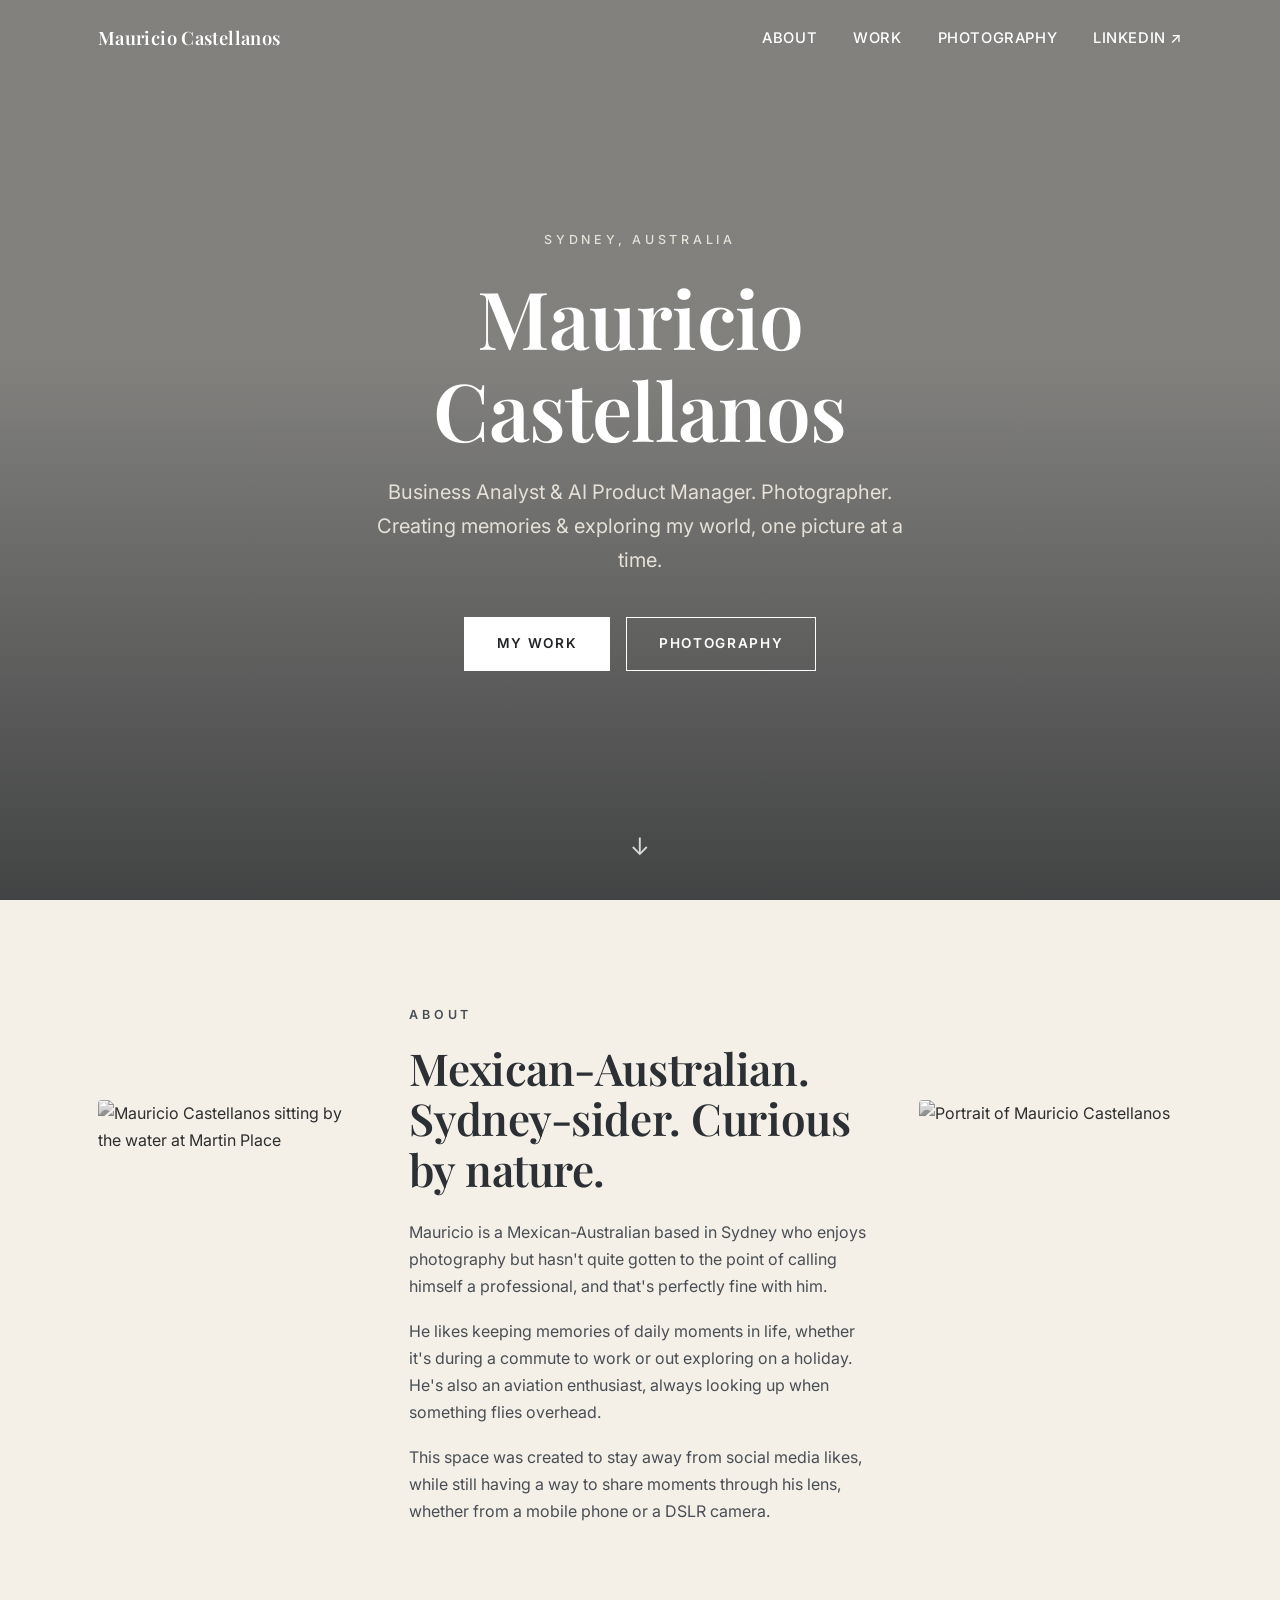
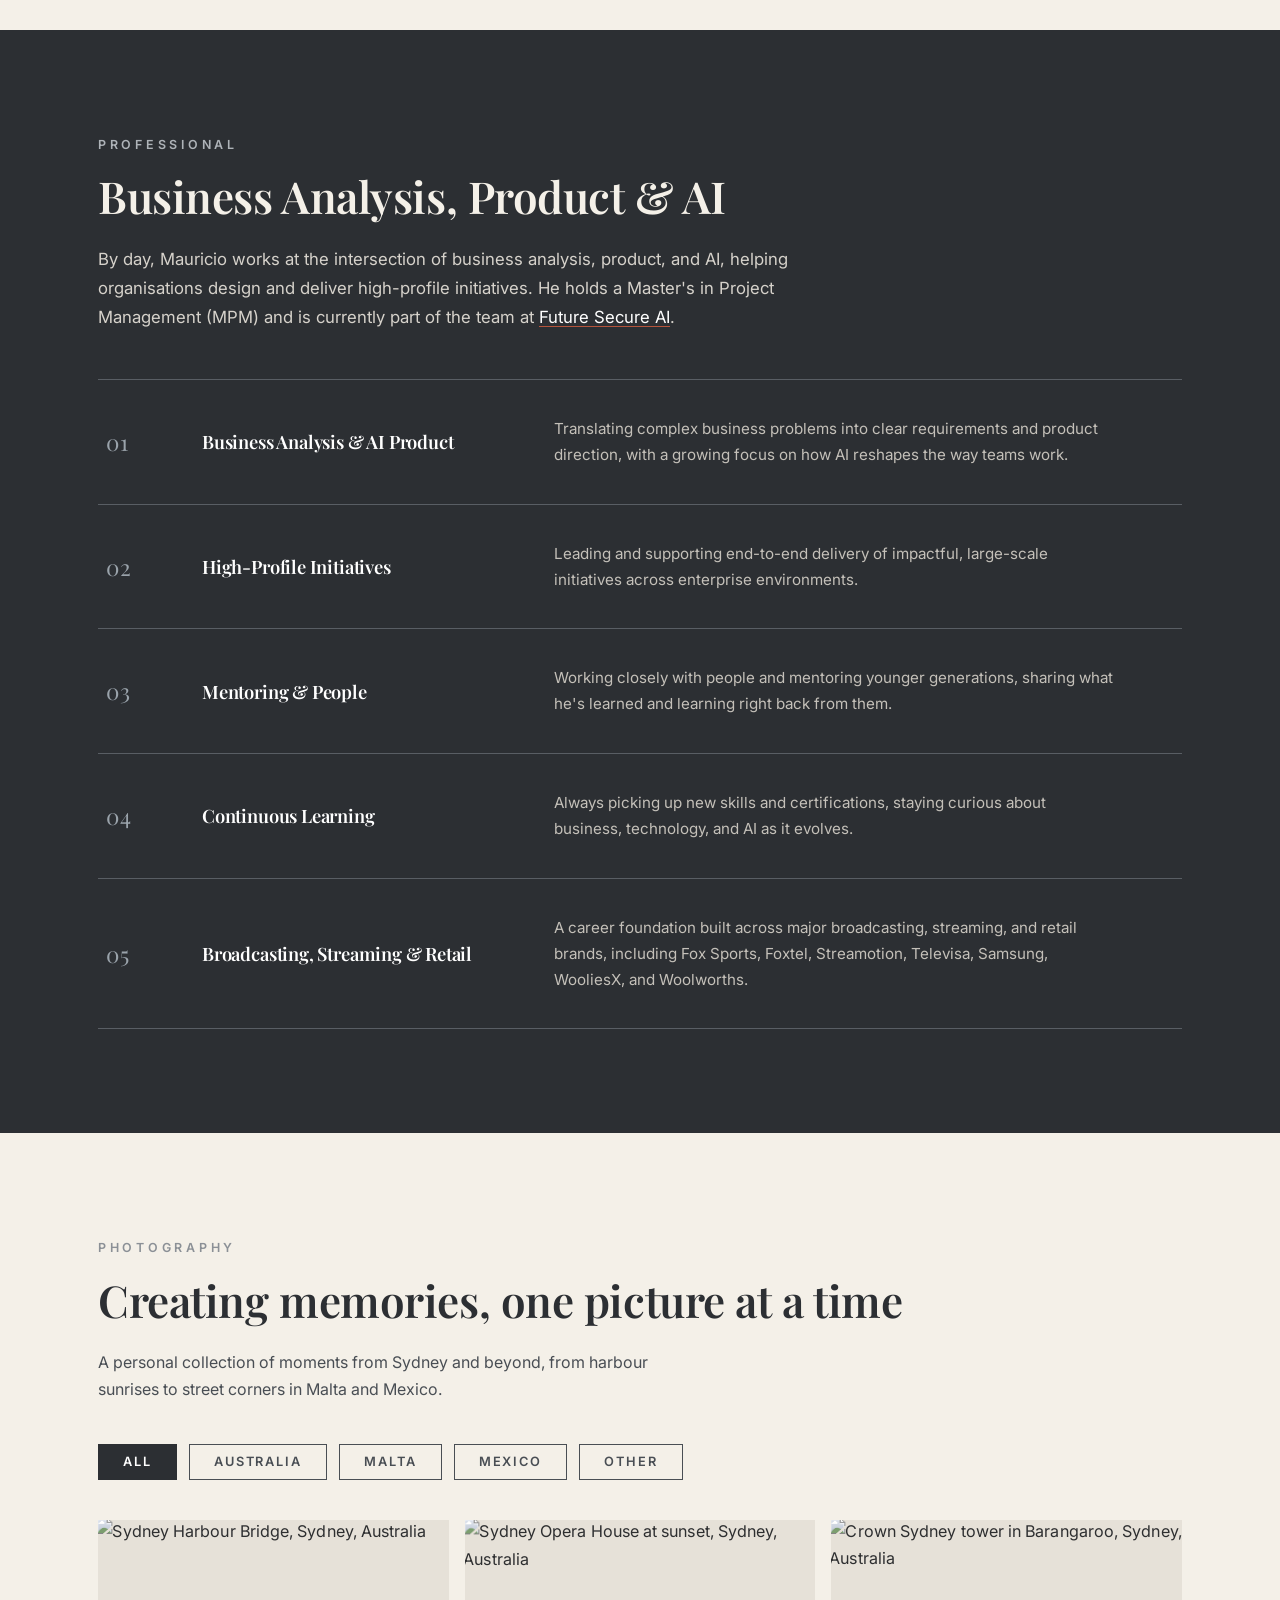
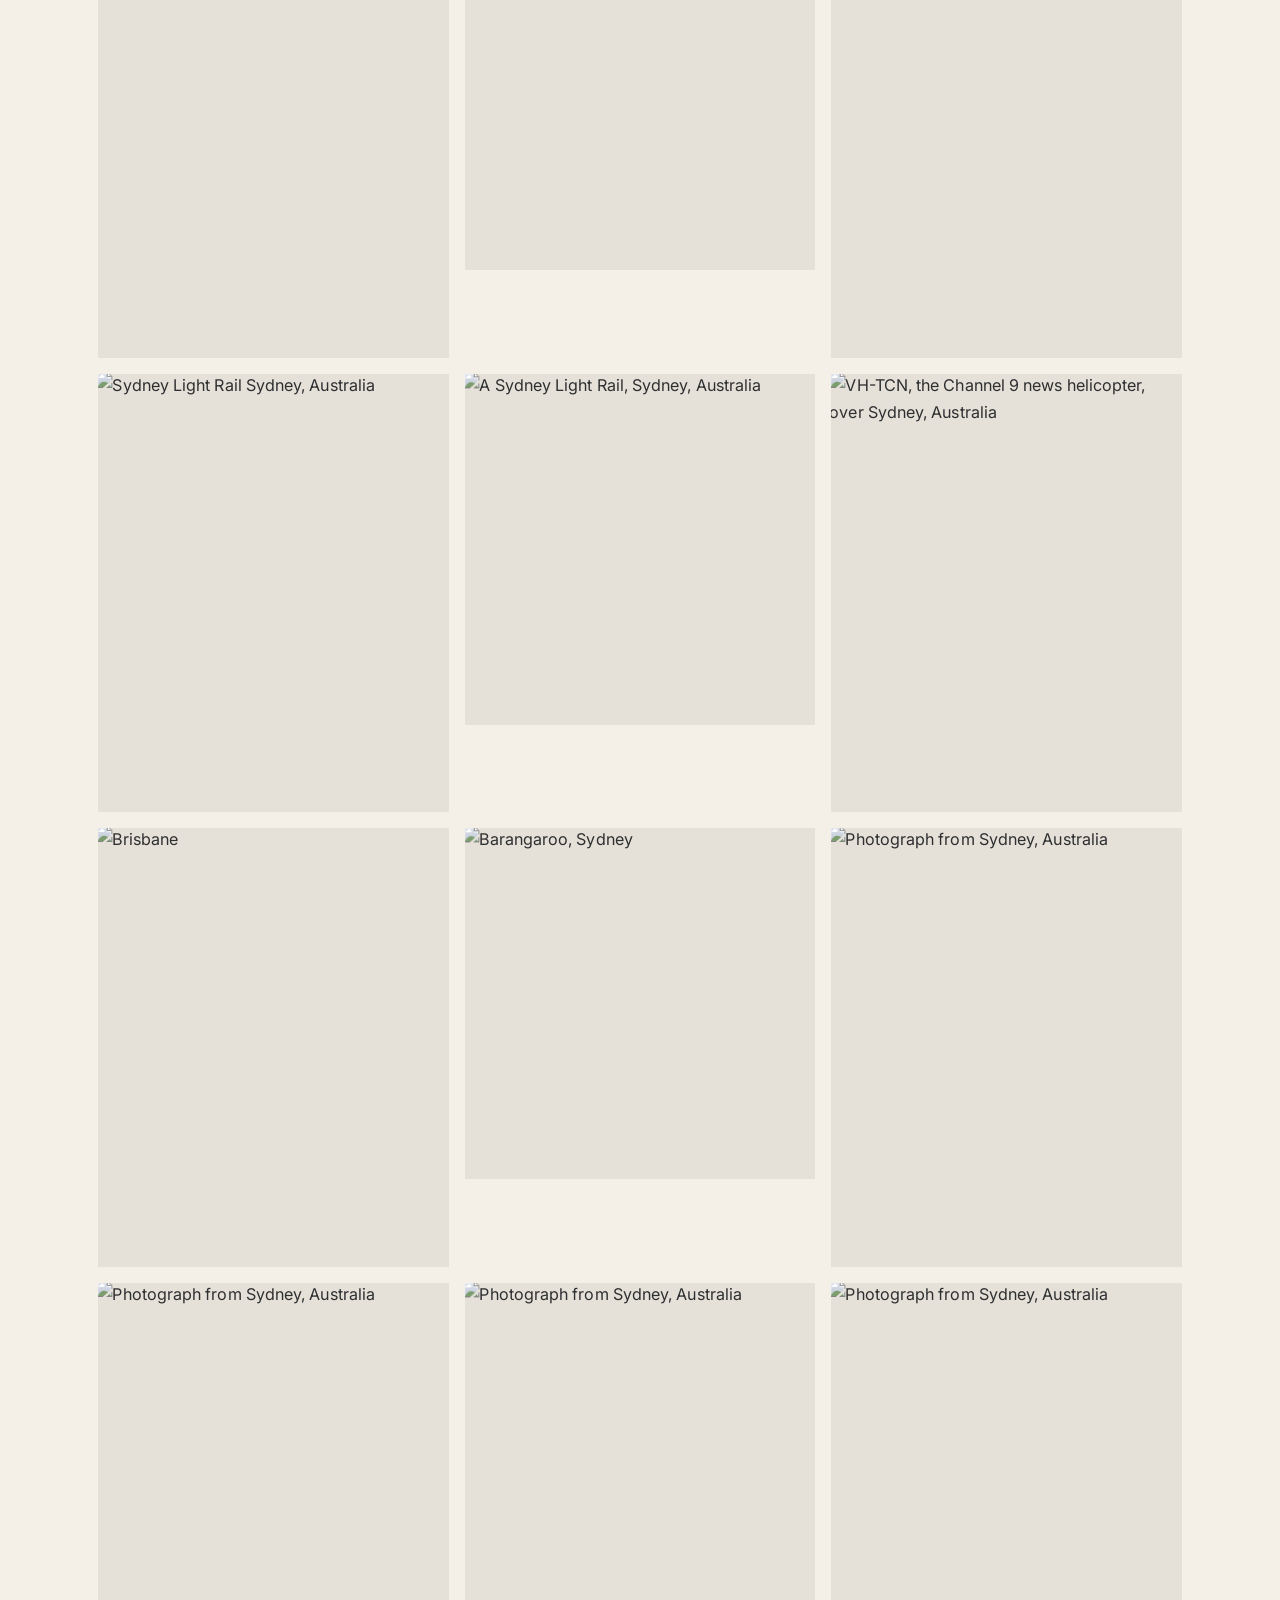
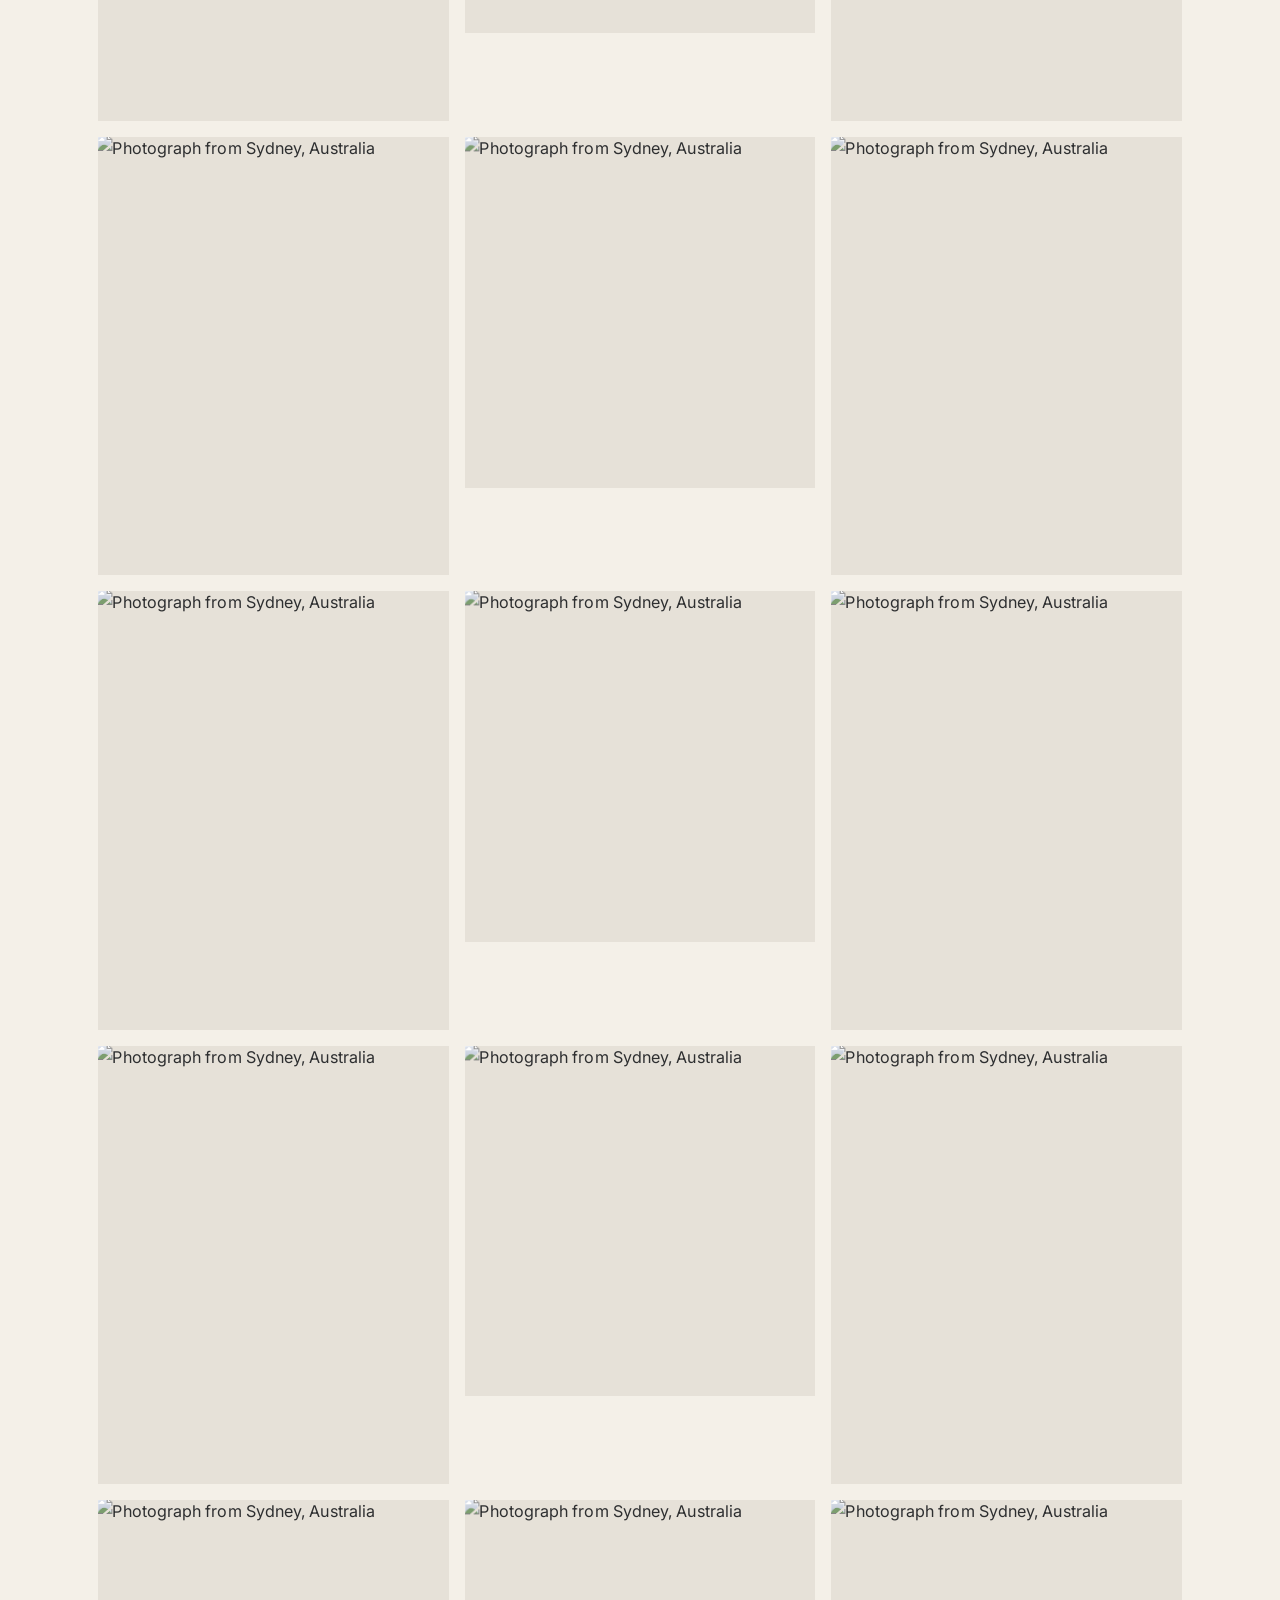
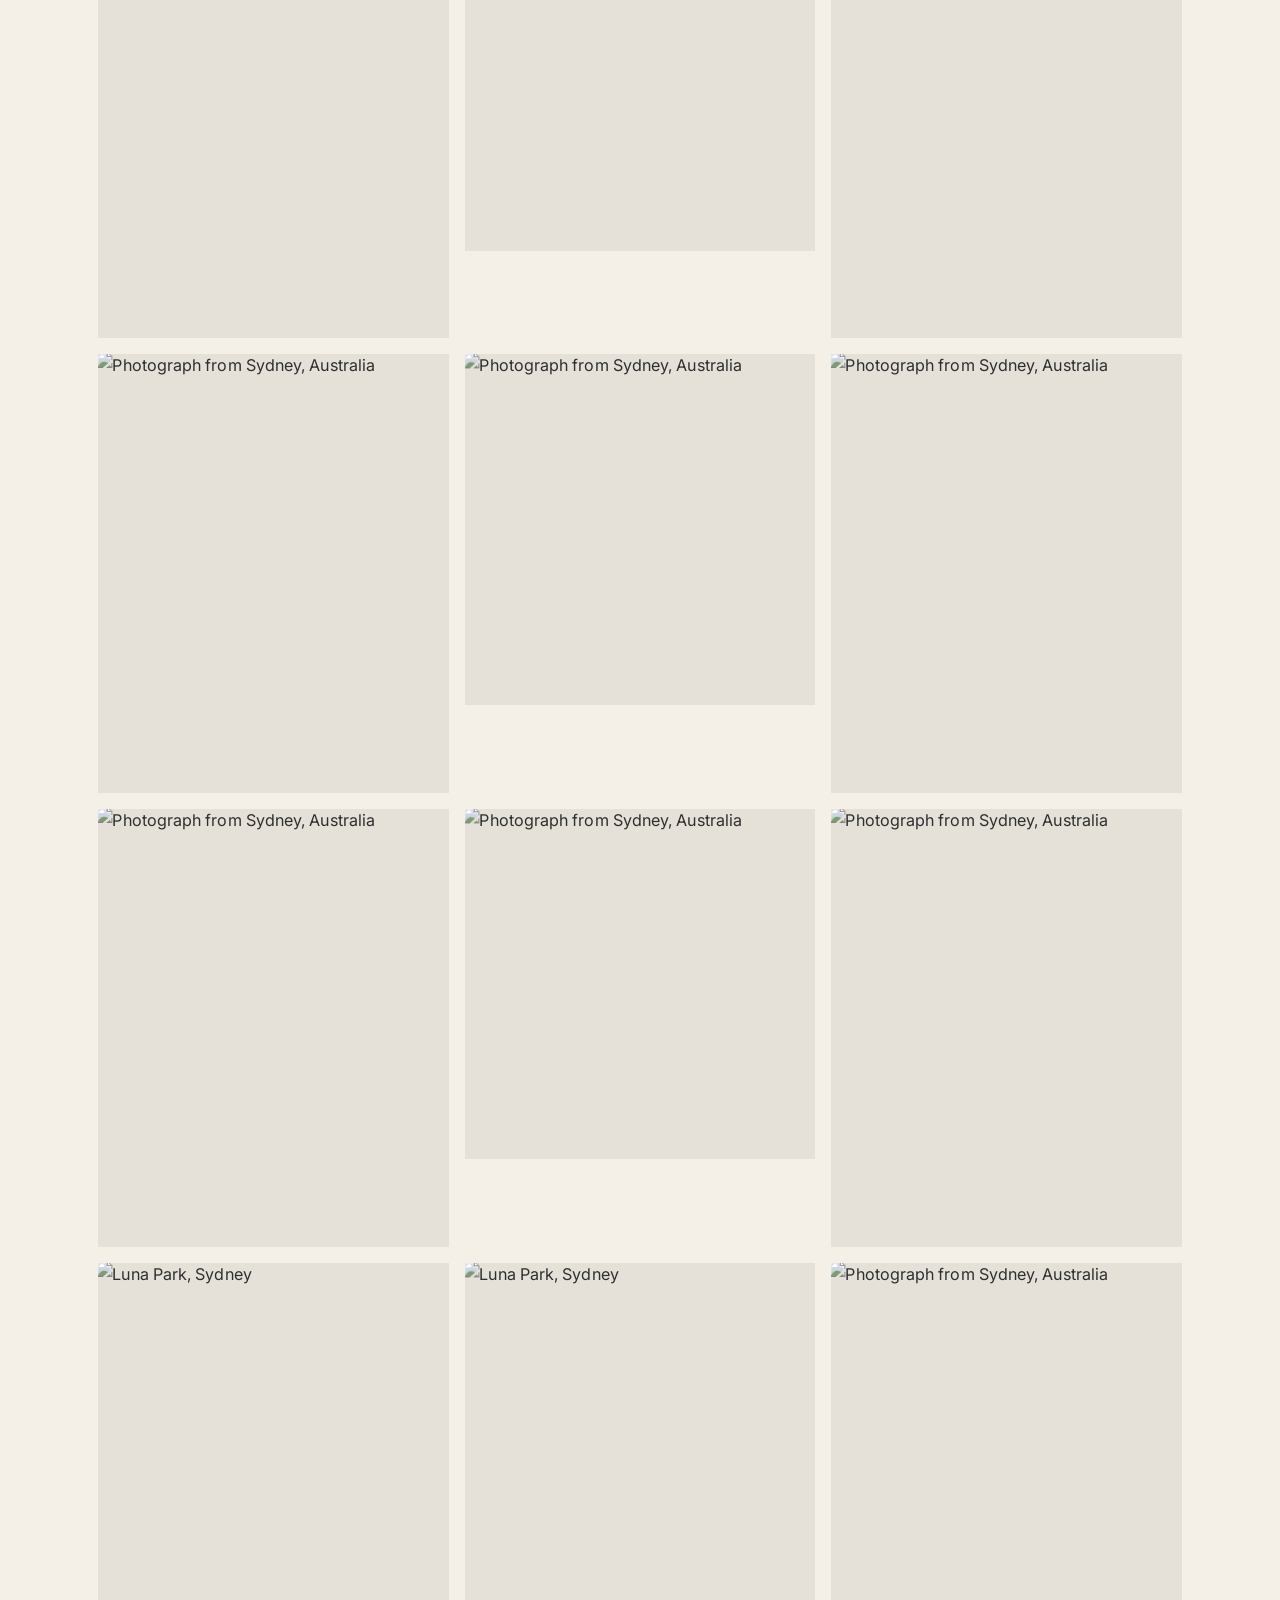
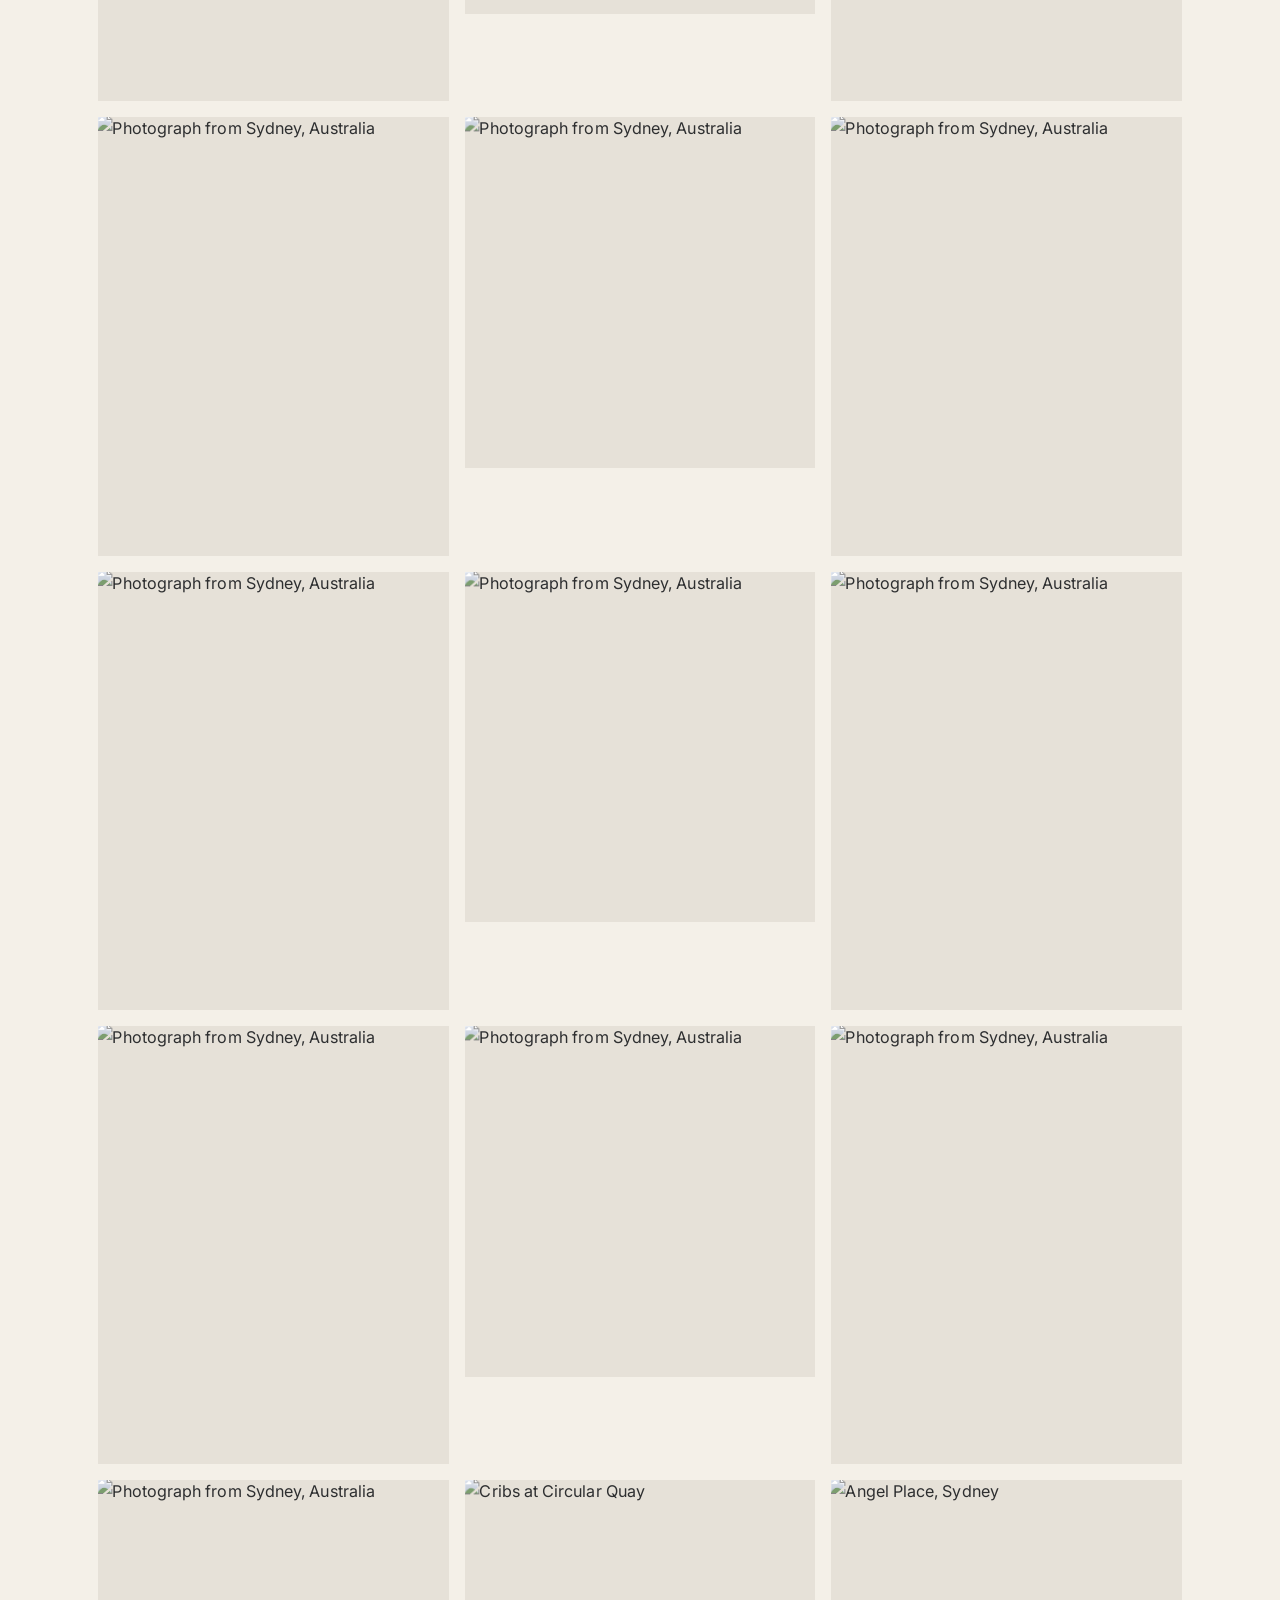
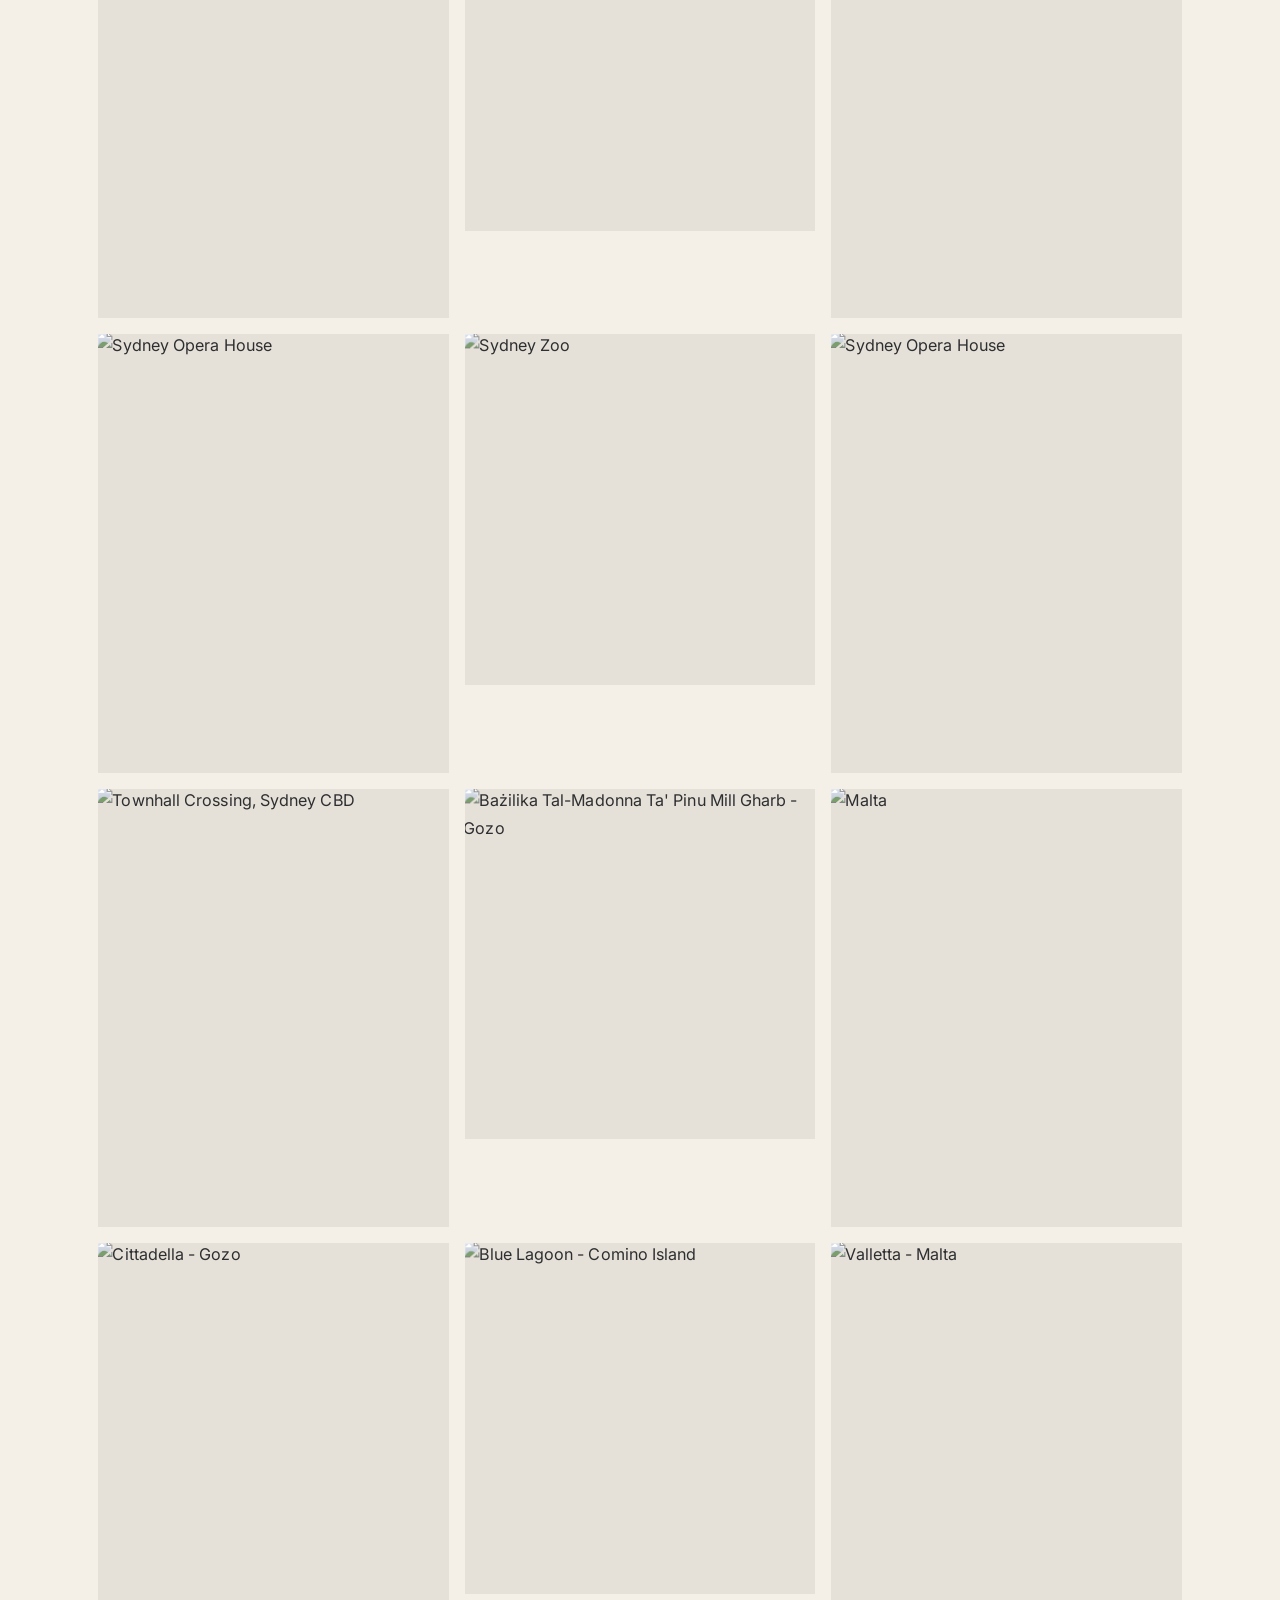
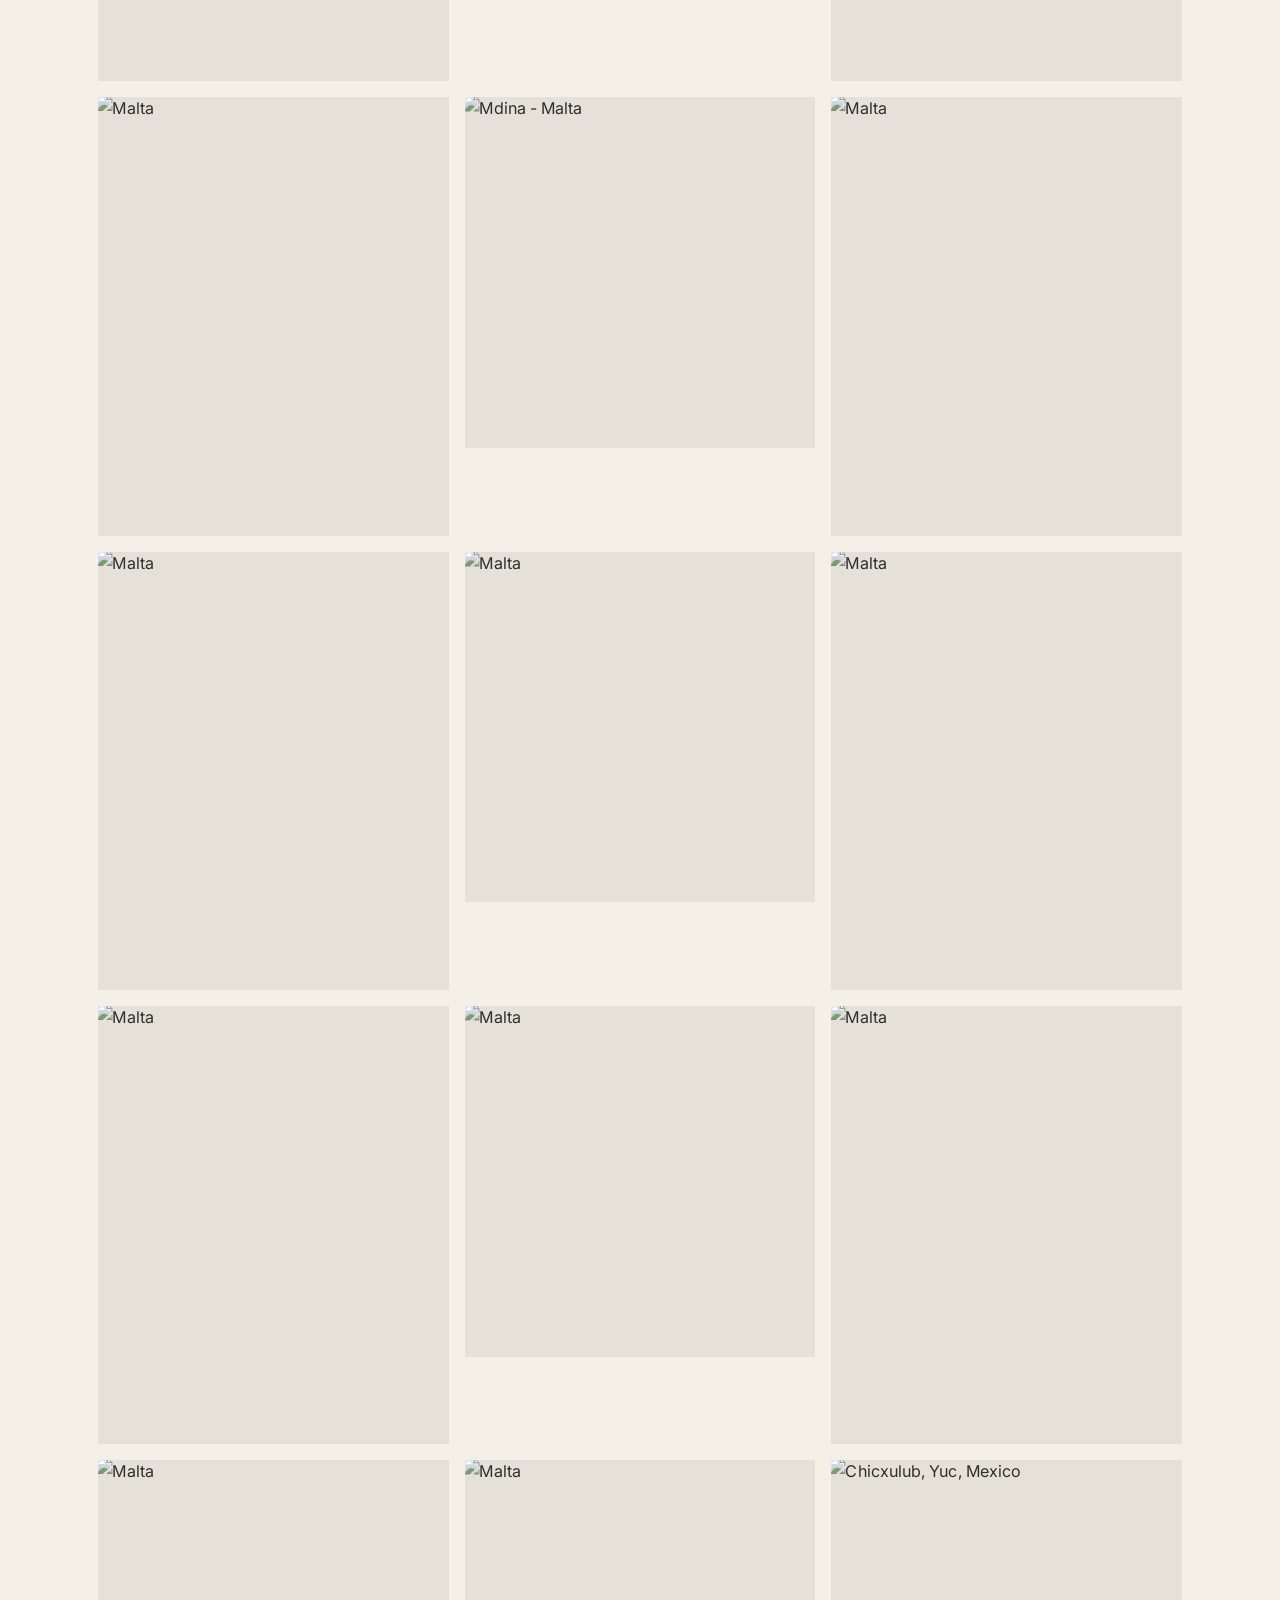
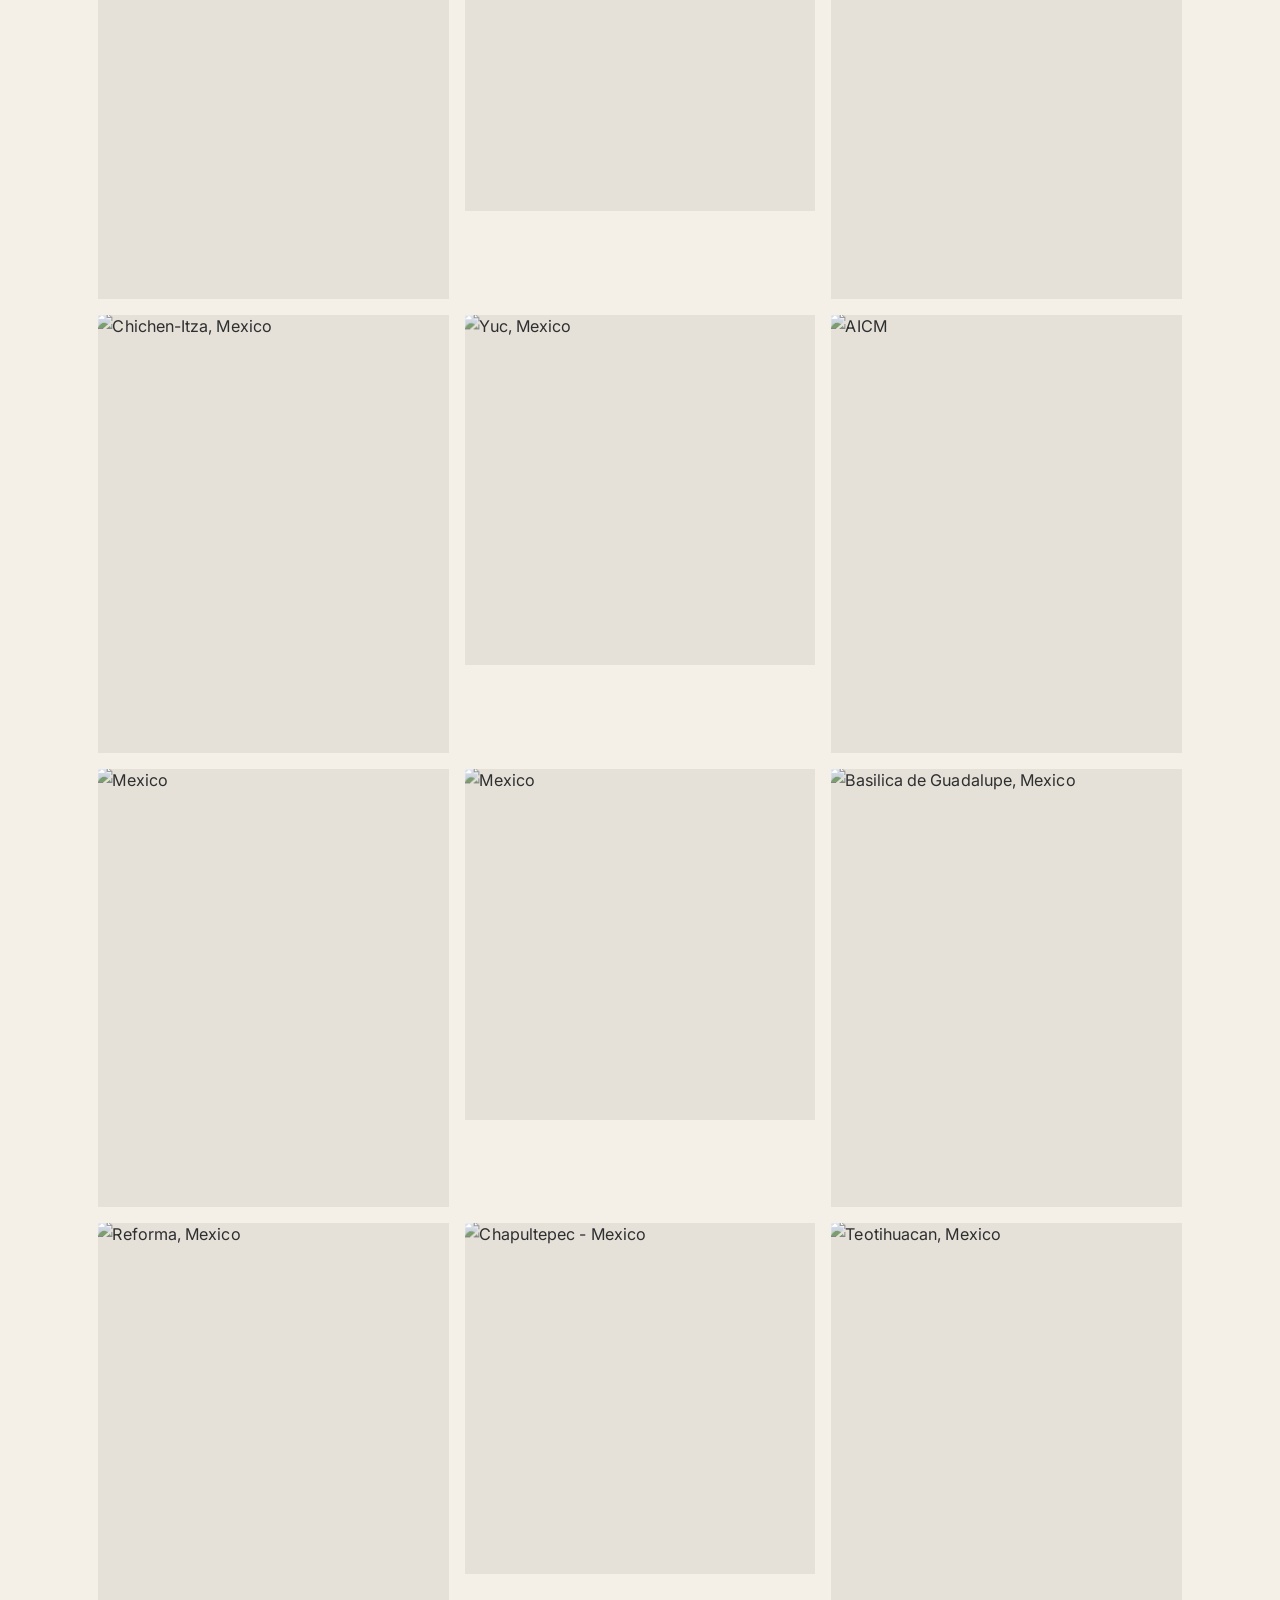
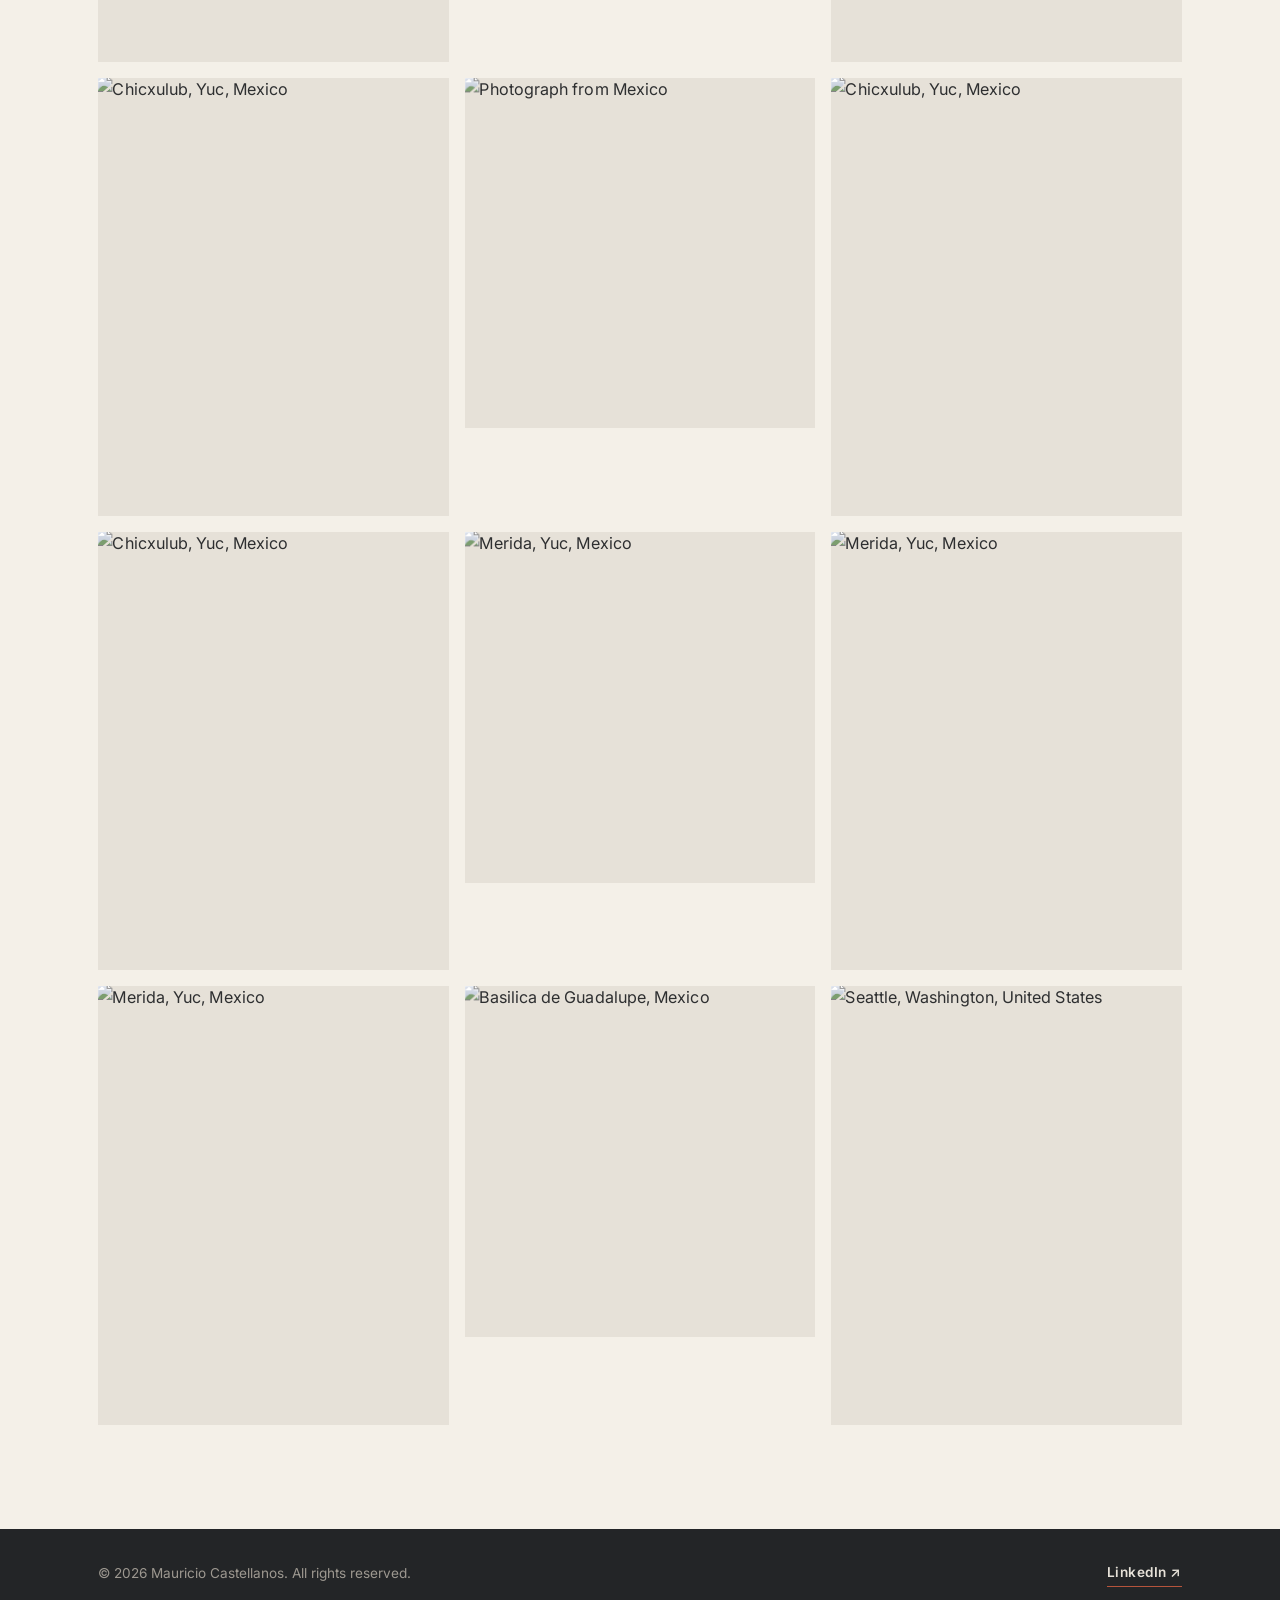
==== index.html @ 67b0a06f "Add site core files" ====
<!DOCTYPE html>
<html lang="en">
<head>
<meta charset="UTF-8" />
<meta name="viewport" content="width=device-width, initial-scale=1.0" />
<title>Mauricio Castellanos | Business Analyst, AI Product Manager &amp; Photographer in Sydney</title>
<meta name="description" content="Mauricio Castellanos: Business Analyst & AI Product Manager based in Sydney, and photographer creating memories one picture at a time." />
<meta name="author" content="Mauricio Castellanos" />
<meta name="robots" content="index, follow" />
<meta name="theme-color" content="#232527" />
<link rel="canonical" href="https://mauriciocastellanos.com/" />
<link rel="icon" href="data:image/svg+xml,%3Csvg xmlns='http://www.w3.org/2000/svg' viewBox='0 0 100 100'%3E%3Crect width='100' height='100' fill='%23232527'/%3E%3Ctext x='50' y='68' font-family='Georgia,serif' font-size='58' fill='%23f4f0e8' text-anchor='middle'%3EM%3C/text%3E%3C/svg%3E" />

<!-- Open Graph / social sharing -->
<meta property="og:type" content="website" />
<meta property="og:site_name" content="Mauricio Castellanos" />
<meta property="og:url" content="https://mauriciocastellanos.com/" />
<meta property="og:title" content="Mauricio Castellanos | Business Analyst, AI Product Manager & Photographer in Sydney" />
<meta property="og:description" content="Business Analyst & AI Product Manager based in Sydney, and photographer creating memories one picture at a time." />
<meta property="og:image" content="https://img1.wsimg.com/isteam/ip/79b6df4d-89a9-4ef1-acb4-21cdbae3923c/1000062877.jpg/:/cr=t:0%25,l:0%25,w:100%25,h:100%25/rs=w:1200,cg:true" />
<meta property="og:image:alt" content="Sydney Harbour at dusk" />
<meta property="og:locale" content="en_AU" />

<!-- Twitter card -->
<meta name="twitter:card" content="summary_large_image" />
<meta name="twitter:title" content="Mauricio Castellanos | Business Analyst, AI Product Manager & Photographer in Sydney" />
<meta name="twitter:description" content="Business Analyst & AI Product Manager based in Sydney, and photographer creating memories one picture at a time." />
<meta name="twitter:image" content="https://img1.wsimg.com/isteam/ip/79b6df4d-89a9-4ef1-acb4-21cdbae3923c/1000062877.jpg/:/cr=t:0%25,l:0%25,w:100%25,h:100%25/rs=w:1200,cg:true" />

<link rel="preconnect" href="https://fonts.googleapis.com" />
<link rel="preconnect" href="https://fonts.gstatic.com" crossorigin />
<link href="https://fonts.googleapis.com/css2?family=Playfair+Display:wght@500;600;700&family=Inter:wght@300;400;500;600;700&display=swap" rel="stylesheet" />
<link rel="stylesheet" href="styles.css" />

<script type="application/ld+json">
{
  "@context": "https://schema.org",
  "@type": "Person",
  "name": "Mauricio Castellanos",
  "url": "https://mauriciocastellanos.com/",
  "image": "https://img1.wsimg.com/isteam/ip/79b6df4d-89a9-4ef1-acb4-21cdbae3923c/1000061277.jpg/:/cr=t:0%25,l:0%25,w:100%25,h:100%25/rs=w:800,cg:true",
  "jobTitle": "Business Analyst & AI Product Manager",
  "description": "Business Analyst & AI Product Manager based in Sydney, and photographer creating memories one picture at a time.",
  "worksFor": {
    "@type": "Organization",
    "name": "Future Secure AI",
    "url": "https://www.futuresecure.ai"
  },
  "address": {
    "@type": "PostalAddress",
    "addressLocality": "Sydney",
    "addressCountry": "AU"
  },
  "sameAs": [
    "https://www.linkedin.com/in/mauricio-castellanos-trejo-82379410/"
  ]
}
</script>
</head>
<body>

<header class="site-header" id="siteHeader">
  <div class="container header-inner">
    <a href="#home" class="logo">Mauricio Castellanos</a>
    <nav class="nav">
      <ul class="nav-links" id="navLinks">
        <li><a href="#about">About</a></li>
        <li><a href="#work">Work</a></li>
        <li><a href="#photography">Photography</a></li>
        <li><a href="https://www.linkedin.com/in/mauricio-castellanos-trejo-82379410/" target="_blank" rel="noopener noreferrer">LinkedIn ↗</a></li>
      </ul>
    </nav>
    <button class="nav-toggle" id="navToggle" aria-label="Toggle menu">
      <span></span><span></span><span></span>
    </button>
  </div>
</header>

<section id="home" class="hero">
  <div class="hero-image" style="background-image:url('https://img1.wsimg.com/isteam/ip/79b6df4d-89a9-4ef1-acb4-21cdbae3923c/1000062877.jpg/:/cr=t:0%25,l:0%25,w:100%25,h:100%25/rs=w:1920,cg:true');"></div>
  <div class="hero-overlay"></div>
  <div class="hero-content">
    <p class="eyebrow">Sydney, Australia</p>
    <h1>Mauricio Castellanos</h1>
    <p class="tagline">Business Analyst &amp; AI Product Manager. Photographer. Creating memories &amp; exploring my world, one picture at a time.</p>
    <div class="hero-actions">
      <a href="#work" class="btn btn-light">My Work</a>
      <a href="#photography" class="btn btn-outline">Photography</a>
    </div>
  </div>
  <a href="#about" class="scroll-cue" aria-label="Scroll to content">↓</a>
</section>

<section id="about" class="section about">
  <div class="container about-grid">
    <div class="about-image">
      <img src="https://img1.wsimg.com/isteam/ip/79b6df4d-89a9-4ef1-acb4-21cdbae3923c/1000061277.jpg/:/cr=t:0%25,l:0%25,w:100%25,h:100%25/rs=w:1000,cg:true" alt="Mauricio Castellanos sitting by the water at Martin Place" loading="lazy" />
    </div>
    <div class="about-text">
      <p class="section-label">About</p>
      <h2>Mexican&#8209;Australian. Sydney&#8209;sider. Curious by nature.</h2>
      <p>Mauricio is a Mexican-Australian based in Sydney who enjoys photography but hasn't quite gotten to the point of calling himself a professional, and that's perfectly fine with him.</p>
      <p>He likes keeping memories of daily moments in life, whether it's during a commute to work or out exploring on a holiday. He's also an aviation enthusiast, always looking up when something flies overhead.</p>
      <p>This space was created to stay away from social media likes, while still having a way to share moments through his lens, whether from a mobile phone or a DSLR camera.</p>
    </div>
    <div class="about-image about-image-secondary">
      <img src="Pictures/MCT/fx-gs%20(1).webp" alt="Portrait of Mauricio Castellanos" loading="lazy" />
    </div>
  </div>
</section>

<section id="work" class="section work">
  <div class="container">
    <p class="section-label">Professional</p>
    <h2>Business Analysis, Product &amp; AI</h2>
    <p class="work-intro">By day, Mauricio works at the intersection of business analysis, product, and AI, helping organisations design and deliver high-profile initiatives. He holds a Master's in Project Management (MPM) and is currently part of the team at <a href="https://www.futuresecure.ai" target="_blank" rel="noopener noreferrer">Future Secure AI</a>.</p>

    <div class="work-grid">
      <div class="work-card">
        <span class="work-icon">01</span>
        <h3>Business Analysis &amp; AI Product</h3>
        <p>Translating complex business problems into clear requirements and product direction, with a growing focus on how AI reshapes the way teams work.</p>
      </div>
      <div class="work-card">
        <span class="work-icon">02</span>
        <h3>High-Profile Initiatives</h3>
        <p>Leading and supporting end-to-end delivery of impactful, large-scale initiatives across enterprise environments.</p>
      </div>
      <div class="work-card">
        <span class="work-icon">03</span>
        <h3>Mentoring &amp; People</h3>
        <p>Working closely with people and mentoring younger generations, sharing what he's learned and learning right back from them.</p>
      </div>
      <div class="work-card">
        <span class="work-icon">04</span>
        <h3>Continuous Learning</h3>
        <p>Always picking up new skills and certifications, staying curious about business, technology, and AI as it evolves.</p>
      </div>
      <div class="work-card">
        <span class="work-icon">05</span>
        <h3>Broadcasting, Streaming &amp; Retail</h3>
        <p>A career foundation built across major broadcasting, streaming, and retail brands, including Fox Sports, Foxtel, Streamotion, Televisa, Samsung, WooliesX, and Woolworths.</p>
      </div>
    </div>
  </div>
</section>

<section id="photography" class="section photography">
  <div class="container">
    <p class="section-label">Photography</p>
    <h2>Creating memories, one picture at a time</h2>
    <p class="photo-intro">A personal collection of moments from Sydney and beyond, from harbour sunrises to street corners in Malta and Mexico.</p>

    <div class="gallery-tabs" id="galleryTabs"></div>

    <div class="gallery-grid" id="galleryGrid"></div>
  </div>
</section>

<footer class="site-footer">
  <div class="container footer-inner">
    <p>&copy; <span id="year"></span> Mauricio Castellanos. All rights reserved.</p>
    <a href="https://www.linkedin.com/in/mauricio-castellanos-trejo-82379410/" target="_blank" rel="noopener noreferrer" class="footer-linkedin">LinkedIn ↗</a>
  </div>
</footer>

<div class="lightbox" id="lightbox">
  <button class="lightbox-close" id="lightboxClose" aria-label="Close">&times;</button>
  <button class="lightbox-nav lightbox-prev" id="lightboxPrev" aria-label="Previous">&#8249;</button>
  <figure class="lightbox-figure">
    <img src="" alt="" id="lightboxImg" />
    <figcaption id="lightboxCaption"></figcaption>
  </figure>
  <button class="lightbox-nav lightbox-next" id="lightboxNext" aria-label="Next">&#8250;</button>
</div>

<script src="photos-data.js"></script>
<script src="script.js"></script>
</body>
</html>
---- styles.css ----
:root {
  --black: #232527;
  --near-black: #2c2f33;
  --charcoal: #494e54;
  --grey: #8b9096;
  --light-grey: #e6e1d8;
  --off-white: #f4f0e8;
  --white: #ffffff;
  --accent: #b5543c;
  --accent2: #9aa3ab;
  --max-width: 1140px;
  --section-pad: 6.5rem;
  --transition: 0.35s cubic-bezier(0.4, 0, 0.2, 1);
}

* { box-sizing: border-box; margin: 0; padding: 0; }

html { scroll-behavior: smooth; }

body {
  font-family: 'Inter', -apple-system, BlinkMacSystemFont, 'Segoe UI', sans-serif;
  color: var(--near-black);
  background: var(--off-white);
  line-height: 1.7;
  -webkit-font-smoothing: antialiased;
}

h1, h2, h3 {
  font-family: 'Playfair Display', Georgia, serif;
  font-weight: 600;
  line-height: 1.15;
  letter-spacing: -0.01em;
}

a { color: inherit; text-decoration: none; }

.container {
  max-width: var(--max-width);
  margin: 0 auto;
  padding: 0 1.75rem;
}

img { display: block; max-width: 100%; }

/* Header */
.site-header {
  position: fixed;
  top: 0;
  left: 0;
  right: 0;
  z-index: 100;
  background: rgba(244, 240, 232, 0);
  border-bottom: 1px solid transparent;
  transition: background var(--transition), border-color var(--transition);
}

.site-header.scrolled {
  background: rgba(244, 240, 232, 0.92);
  backdrop-filter: blur(10px);
  border-bottom: 1px solid var(--light-grey);
}

.header-inner {
  display: flex;
  align-items: center;
  justify-content: space-between;
  height: 76px;
}

.logo {
  font-family: 'Playfair Display', serif;
  font-size: 1.15rem;
  font-weight: 600;
  letter-spacing: 0.02em;
  color: var(--white);
  transition: color var(--transition);
}

.site-header.scrolled .logo { color: var(--near-black); }

.nav-links {
  display: flex;
  gap: 2.25rem;
  list-style: none;
}

.nav-links a {
  font-size: 0.92rem;
  font-weight: 500;
  letter-spacing: 0.04em;
  text-transform: uppercase;
  color: var(--white);
  position: relative;
  padding-bottom: 4px;
  transition: color var(--transition);
}

.nav-links a::after {
  content: '';
  position: absolute;
  left: 0; right: 100%;
  bottom: 0;
  height: 1px;
  background: currentColor;
  transition: right var(--transition);
}

.nav-links a:hover::after { right: 0; }

.site-header.scrolled .nav-links a { color: var(--near-black); }

.nav-toggle {
  display: none;
  flex-direction: column;
  justify-content: center;
  gap: 5px;
  width: 32px;
  height: 32px;
  background: none;
  border: none;
  cursor: pointer;
  z-index: 110;
}

.nav-toggle span {
  display: block;
  height: 2px;
  width: 100%;
  background: var(--white);
  transition: background var(--transition), transform var(--transition), opacity var(--transition);
}

.site-header.scrolled .nav-toggle span,
.nav-open .nav-toggle span { background: var(--near-black); }

/* Hero */
.hero {
  position: relative;
  min-height: 100vh;
  display: flex;
  align-items: center;
  justify-content: center;
  text-align: center;
  overflow: hidden;
}

.hero-image {
  position: absolute;
  inset: 0;
  background-size: cover;
  background-position: center;
  filter: grayscale(100%) contrast(1.05);
  transform: scale(1.05);
}

.hero-overlay {
  position: absolute;
  inset: 0;
  background: linear-gradient(180deg, rgba(35,37,39,0.55) 0%, rgba(35,37,39,0.55) 40%, rgba(35,37,39,0.85) 100%);
}

.hero-content {
  position: relative;
  z-index: 2;
  color: var(--white);
  padding: 0 1.5rem;
  max-width: 760px;
}

.eyebrow {
  text-transform: uppercase;
  letter-spacing: 0.3em;
  font-size: 0.78rem;
  font-weight: 500;
  color: var(--light-grey);
  margin-bottom: 1.25rem;
}

.hero h1 {
  font-size: clamp(2.75rem, 7vw, 5rem);
  margin-bottom: 1.25rem;
}

.tagline {
  font-size: clamp(1rem, 2vw, 1.25rem);
  color: var(--light-grey);
  max-width: 560px;
  margin: 0 auto 2.5rem;
}

.hero-actions {
  display: flex;
  gap: 1rem;
  justify-content: center;
  flex-wrap: wrap;
}

.btn {
  display: inline-block;
  padding: 0.9rem 2rem;
  font-size: 0.85rem;
  font-weight: 600;
  letter-spacing: 0.12em;
  text-transform: uppercase;
  border: 1px solid var(--white);
  transition: background var(--transition), color var(--transition), border-color var(--transition);
}

.btn-light {
  background: var(--white);
  color: var(--black);
}

.btn-light:hover {
  background: transparent;
  color: var(--white);
}

.btn-outline {
  background: transparent;
  color: var(--white);
}

.btn-outline:hover {
  background: var(--white);
  color: var(--black);
}

.scroll-cue {
  position: absolute;
  bottom: 2rem;
  left: 50%;
  transform: translateX(-50%);
  color: var(--white);
  font-size: 1.5rem;
  z-index: 2;
  animation: bob 2.4s ease-in-out infinite;
  opacity: 0.8;
}

@keyframes bob {
  0%, 100% { transform: translate(-50%, 0); }
  50% { transform: translate(-50%, 10px); }
}

/* Sections */
.section {
  padding: var(--section-pad) 0;
}

.section-label {
  text-transform: uppercase;
  letter-spacing: 0.3em;
  font-size: 0.78rem;
  font-weight: 600;
  color: var(--grey);
  margin-bottom: 1rem;
}

.section h2 {
  font-size: clamp(1.9rem, 4vw, 2.75rem);
  margin-bottom: 1.5rem;
}

/* About */
.about-grid {
  display: grid;
  grid-template-columns: 0.8fr 1.4fr 0.8fr;
  gap: 3rem;
  align-items: center;
}

.about-image img {
  width: 100%;
  aspect-ratio: 4 / 5;
  object-fit: cover;
  filter: grayscale(100%);
  border-radius: 4px;
}

.about-text p {
  color: var(--charcoal);
  margin-bottom: 1.1rem;
  max-width: 52ch;
}

.about-text p:last-child { margin-bottom: 0; }

/* Work */
.work {
  background: var(--near-black);
  color: var(--off-white);
}

.work .section-label { color: #aeb3b8; }

.work-intro {
  max-width: 70ch;
  color: #d6d2cb;
  margin-bottom: 3rem;
  font-size: 1.05rem;
}

.work-intro a {
  color: var(--white);
  text-decoration: underline;
  text-underline-offset: 3px;
  text-decoration-color: var(--accent);
}

.work-intro a:hover { text-decoration-color: var(--white); }

.work-grid {
  display: flex;
  flex-direction: column;
  border-top: 1px solid #595e64;
}

.work-card {
  display: grid;
  grid-template-columns: 64px minmax(180px, 320px) 1fr;
  column-gap: 2rem;
  align-items: baseline;
  padding: 2.25rem 0.5rem;
  border-bottom: 1px solid #595e64;
  transition: background var(--transition);
}

.work-card:hover { background: var(--charcoal); }

.work-card:hover .work-icon { color: var(--accent2); }

.work-icon {
  display: block;
  font-family: 'Playfair Display', serif;
  font-size: 1.4rem;
  color: var(--accent2);
  letter-spacing: 0.05em;
  align-self: center;
  transition: color var(--transition);
}

.work-card h3 {
  font-size: 1.15rem;
  color: var(--white);
  align-self: center;
  padding-right: 1.5rem;
}

.work-card p {
  color: #c4c0b9;
  font-size: 0.95rem;
  max-width: 56ch;
  align-self: center;
}

/* Photography */
.photo-intro {
  max-width: 60ch;
  color: var(--charcoal);
  margin-bottom: 2.5rem;
}

.gallery-tabs {
  display: flex;
  gap: 0.75rem;
  margin-bottom: 2.5rem;
  flex-wrap: wrap;
}

.tab {
  font-family: 'Inter', sans-serif;
  font-size: 0.8rem;
  font-weight: 600;
  letter-spacing: 0.15em;
  text-transform: uppercase;
  background: transparent;
  border: 1px solid var(--charcoal);
  color: var(--charcoal);
  padding: 0.6rem 1.5rem;
  cursor: pointer;
  transition: background var(--transition), color var(--transition);
}

.tab:hover { background: var(--light-grey); }

.tab.active {
  background: var(--near-black);
  color: var(--white);
  border-color: var(--near-black);
}

.gallery-grid {
  display: grid;
  grid-template-columns: repeat(3, 1fr);
  gap: 1rem;
}

.gallery-item {
  position: relative;
  overflow: hidden;
  aspect-ratio: 4 / 5;
  cursor: pointer;
  background: var(--light-grey);
}

.gallery-item:nth-child(3n+2) { aspect-ratio: 1 / 1; }

.gallery-item img {
  width: 100%;
  height: 100%;
  object-fit: cover;
  filter: grayscale(60%);
  transform: scale(1.01);
  transition: transform 0.6s var(--transition), filter var(--transition);
}

.gallery-item:hover img {
  transform: scale(1.07);
  filter: grayscale(0%);
}

.gallery-item .caption {
  position: absolute;
  left: 0; right: 0; bottom: 0;
  padding: 1rem;
  font-size: 0.8rem;
  letter-spacing: 0.05em;
  color: var(--white);
  background: linear-gradient(0deg, rgba(0,0,0,0.65), rgba(0,0,0,0));
  opacity: 0;
  transform: translateY(8px);
  transition: opacity var(--transition), transform var(--transition);
}

.gallery-item:hover .caption {
  opacity: 1;
  transform: translateY(0);
}

.gallery-item.hidden { display: none; }

/* Footer */
.site-footer {
  background: var(--black);
  color: #9d9890;
  padding: 2rem 0;
  font-size: 0.85rem;
}

.footer-inner {
  display: flex;
  justify-content: space-between;
  align-items: center;
  flex-wrap: wrap;
  gap: 1rem;
}

.footer-linkedin {
  font-weight: 600;
  letter-spacing: 0.04em;
  color: var(--light-grey);
  border-bottom: 1px solid var(--accent);
  padding-bottom: 2px;
  transition: opacity var(--transition);
}

.footer-linkedin:hover { opacity: 0.6; }

/* Lightbox */
.lightbox {
  position: fixed;
  inset: 0;
  background: rgba(35,37,39,0.95);
  display: none;
  align-items: center;
  justify-content: center;
  z-index: 200;
  padding: 2rem;
}

.lightbox.open { display: flex; }

.lightbox-figure {
  max-width: 90vw;
  max-height: 88vh;
  text-align: center;
}

.lightbox-figure img {
  max-width: 90vw;
  max-height: 80vh;
  object-fit: contain;
  margin: 0 auto;
}

.lightbox-figure figcaption {
  color: var(--light-grey);
  margin-top: 1rem;
  font-size: 0.9rem;
  letter-spacing: 0.05em;
}

.lightbox-close,
.lightbox-nav {
  position: absolute;
  background: none;
  border: none;
  color: var(--white);
  cursor: pointer;
  transition: opacity var(--transition);
}

.lightbox-close:hover,
.lightbox-nav:hover { opacity: 0.6; }

.lightbox-close {
  top: 1.5rem;
  right: 1.75rem;
  font-size: 2.25rem;
  line-height: 1;
}

.lightbox-nav {
  top: 50%;
  transform: translateY(-50%);
  font-size: 3rem;
  padding: 0.5rem 1rem;
}

.lightbox-prev { left: 0.5rem; }
.lightbox-next { right: 0.5rem; }

/* Responsive */
@media (max-width: 860px) {
  :root { --section-pad: 4.5rem; }

  .nav-toggle { display: flex; }

  .nav-links {
    position: fixed;
    inset: 0;
    flex-direction: column;
    align-items: center;
    justify-content: center;
    gap: 2.5rem;
    background: var(--off-white);
    transform: translateX(100%);
    transition: transform var(--transition);
  }

  .nav-links a { color: var(--near-black) !important; font-size: 1.1rem; }

  .nav-open .nav-links { transform: translateX(0); }

  .about-grid {
    grid-template-columns: 1fr;
    gap: 2.5rem;
  }

  .about-image { max-width: 360px; margin: 0 auto; width: 100%; }

  .gallery-grid { grid-template-columns: repeat(2, 1fr); }

  .work-card {
    grid-template-columns: 48px 1fr;
    grid-template-areas:
      "icon title"
      "body body";
    row-gap: 0.6rem;
    column-gap: 1.25rem;
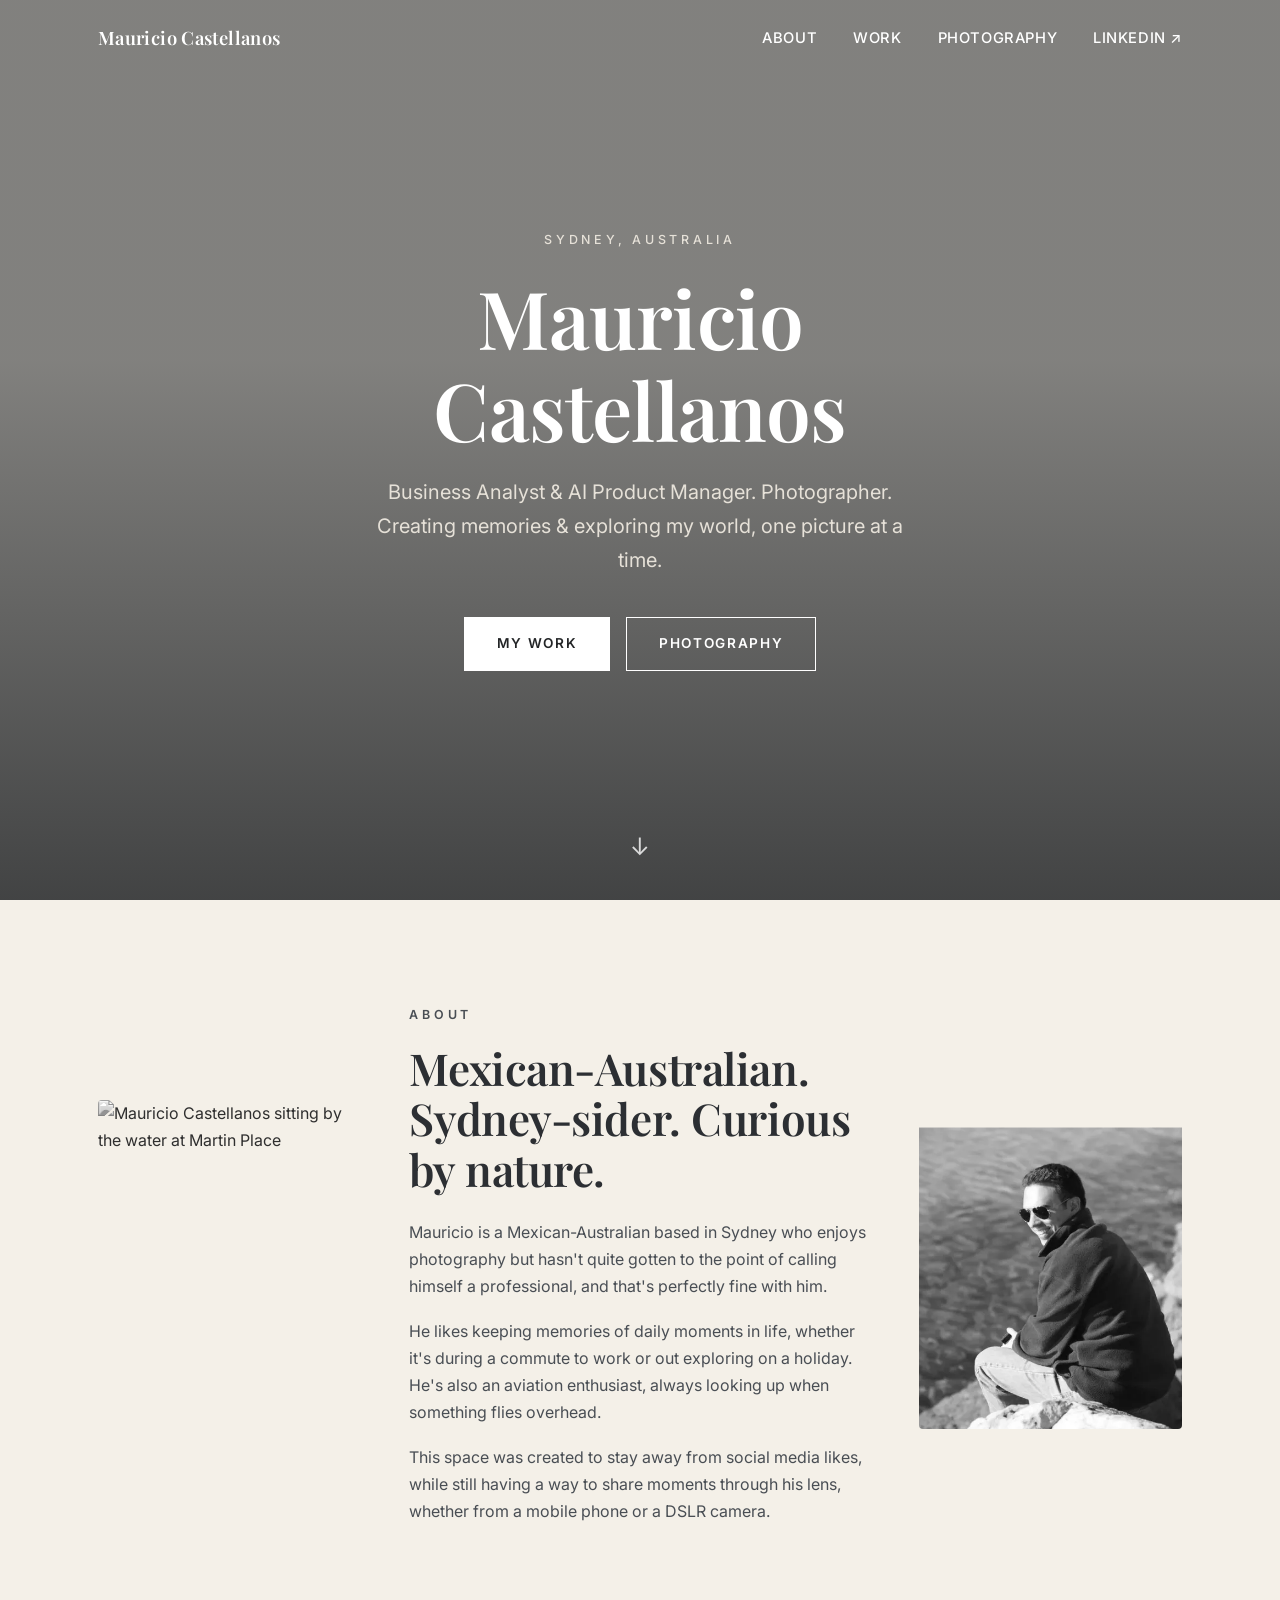
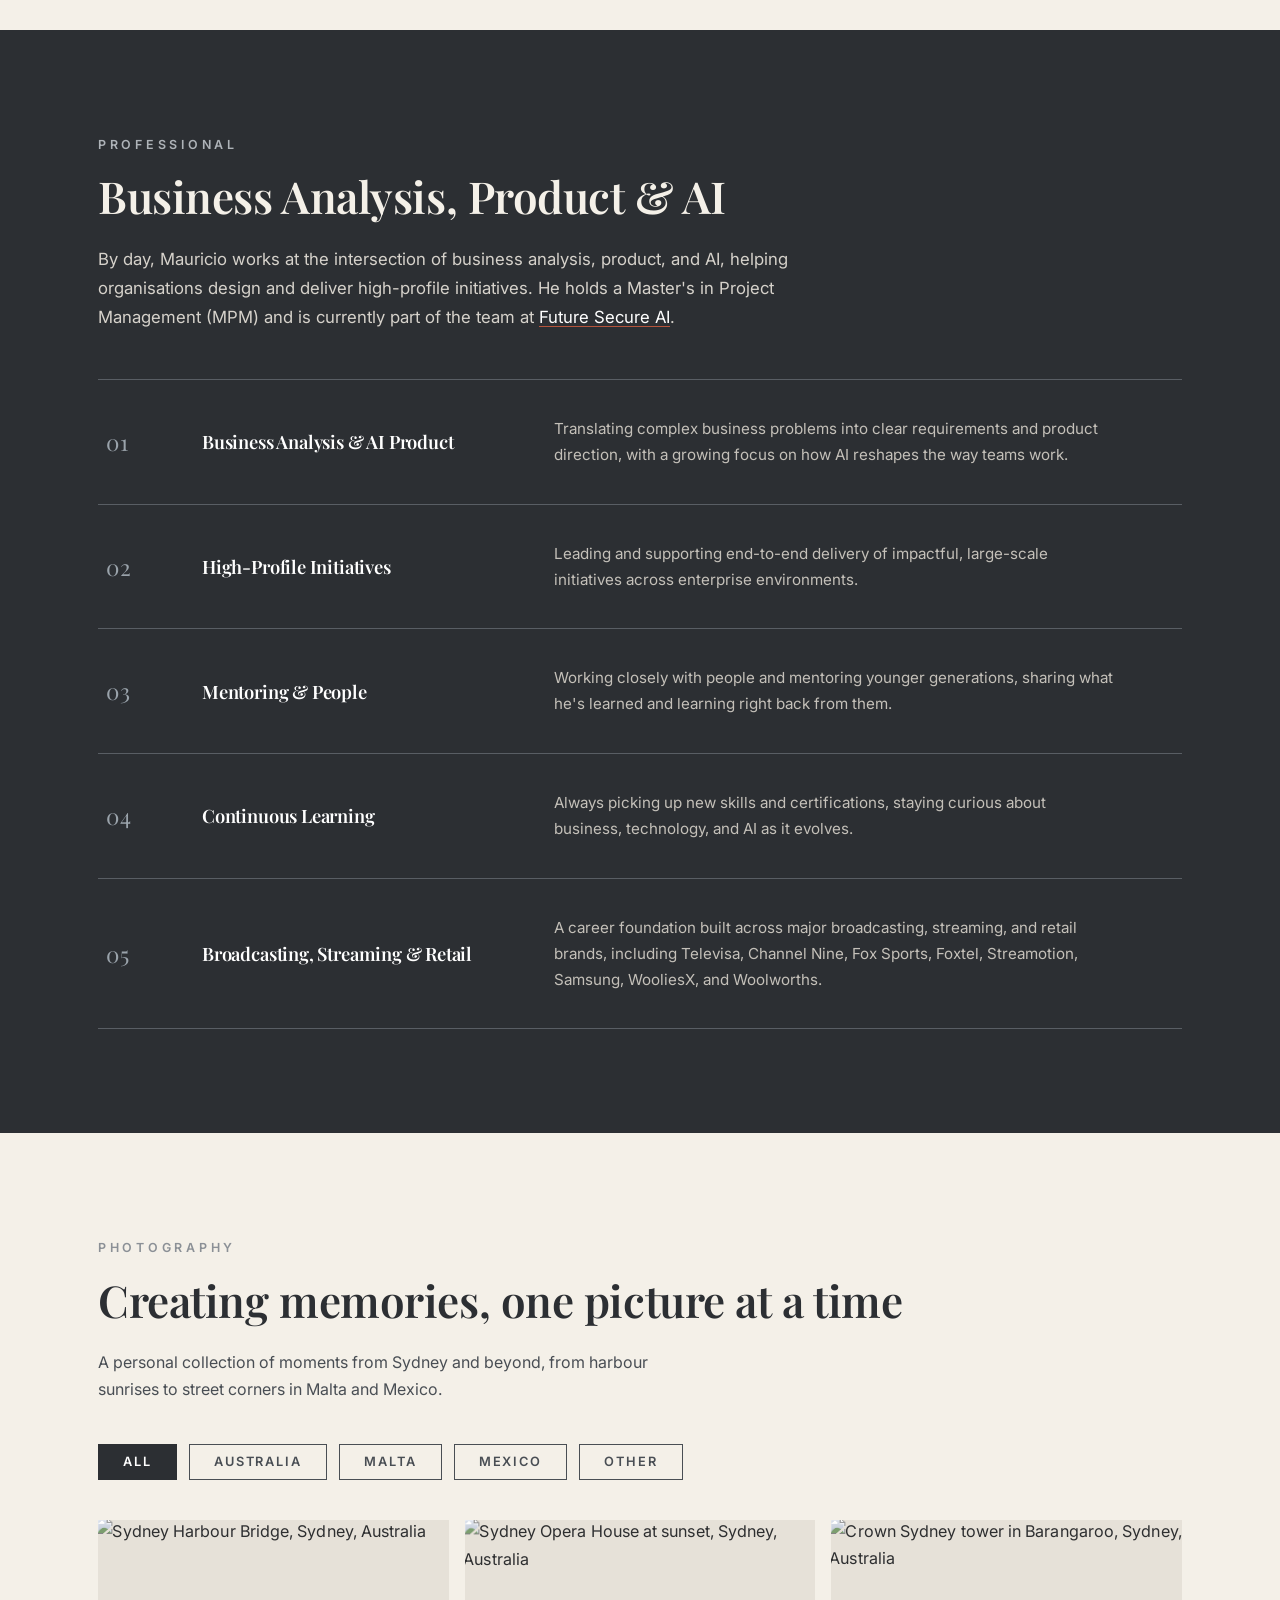
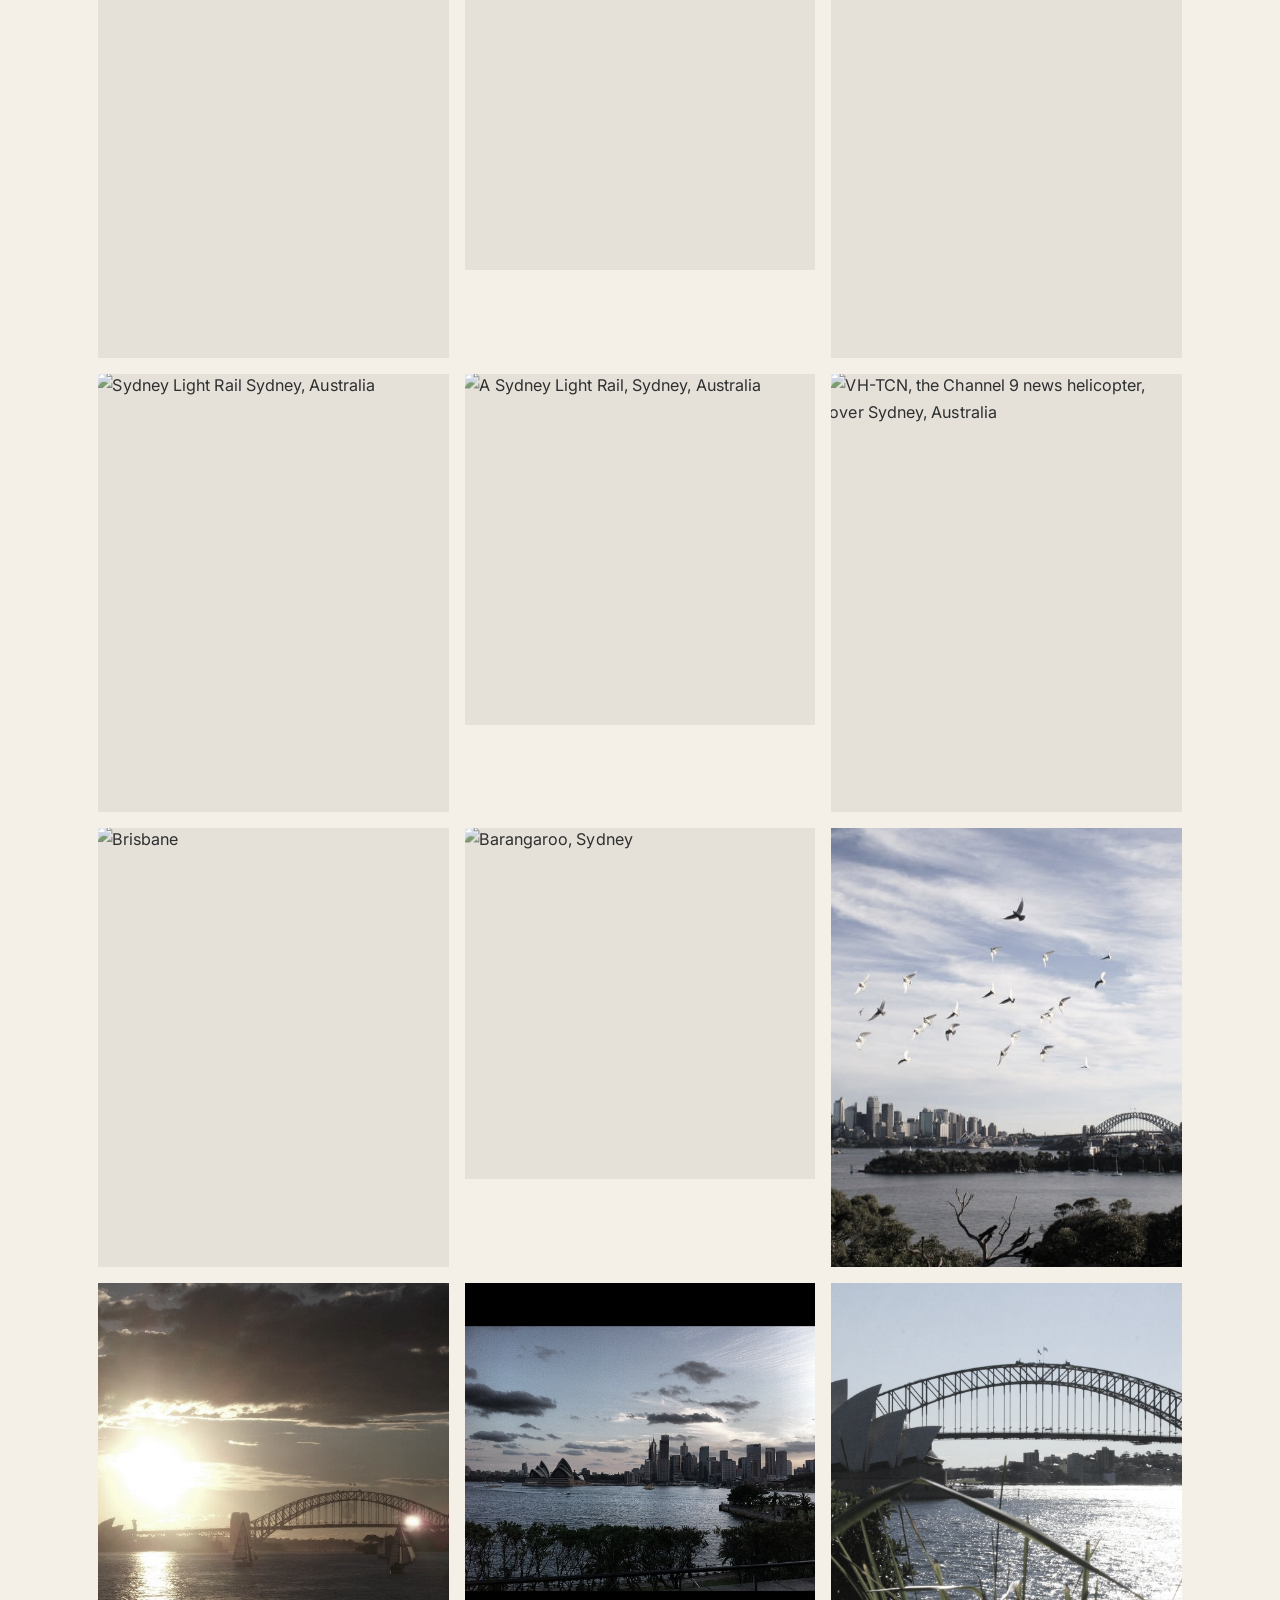
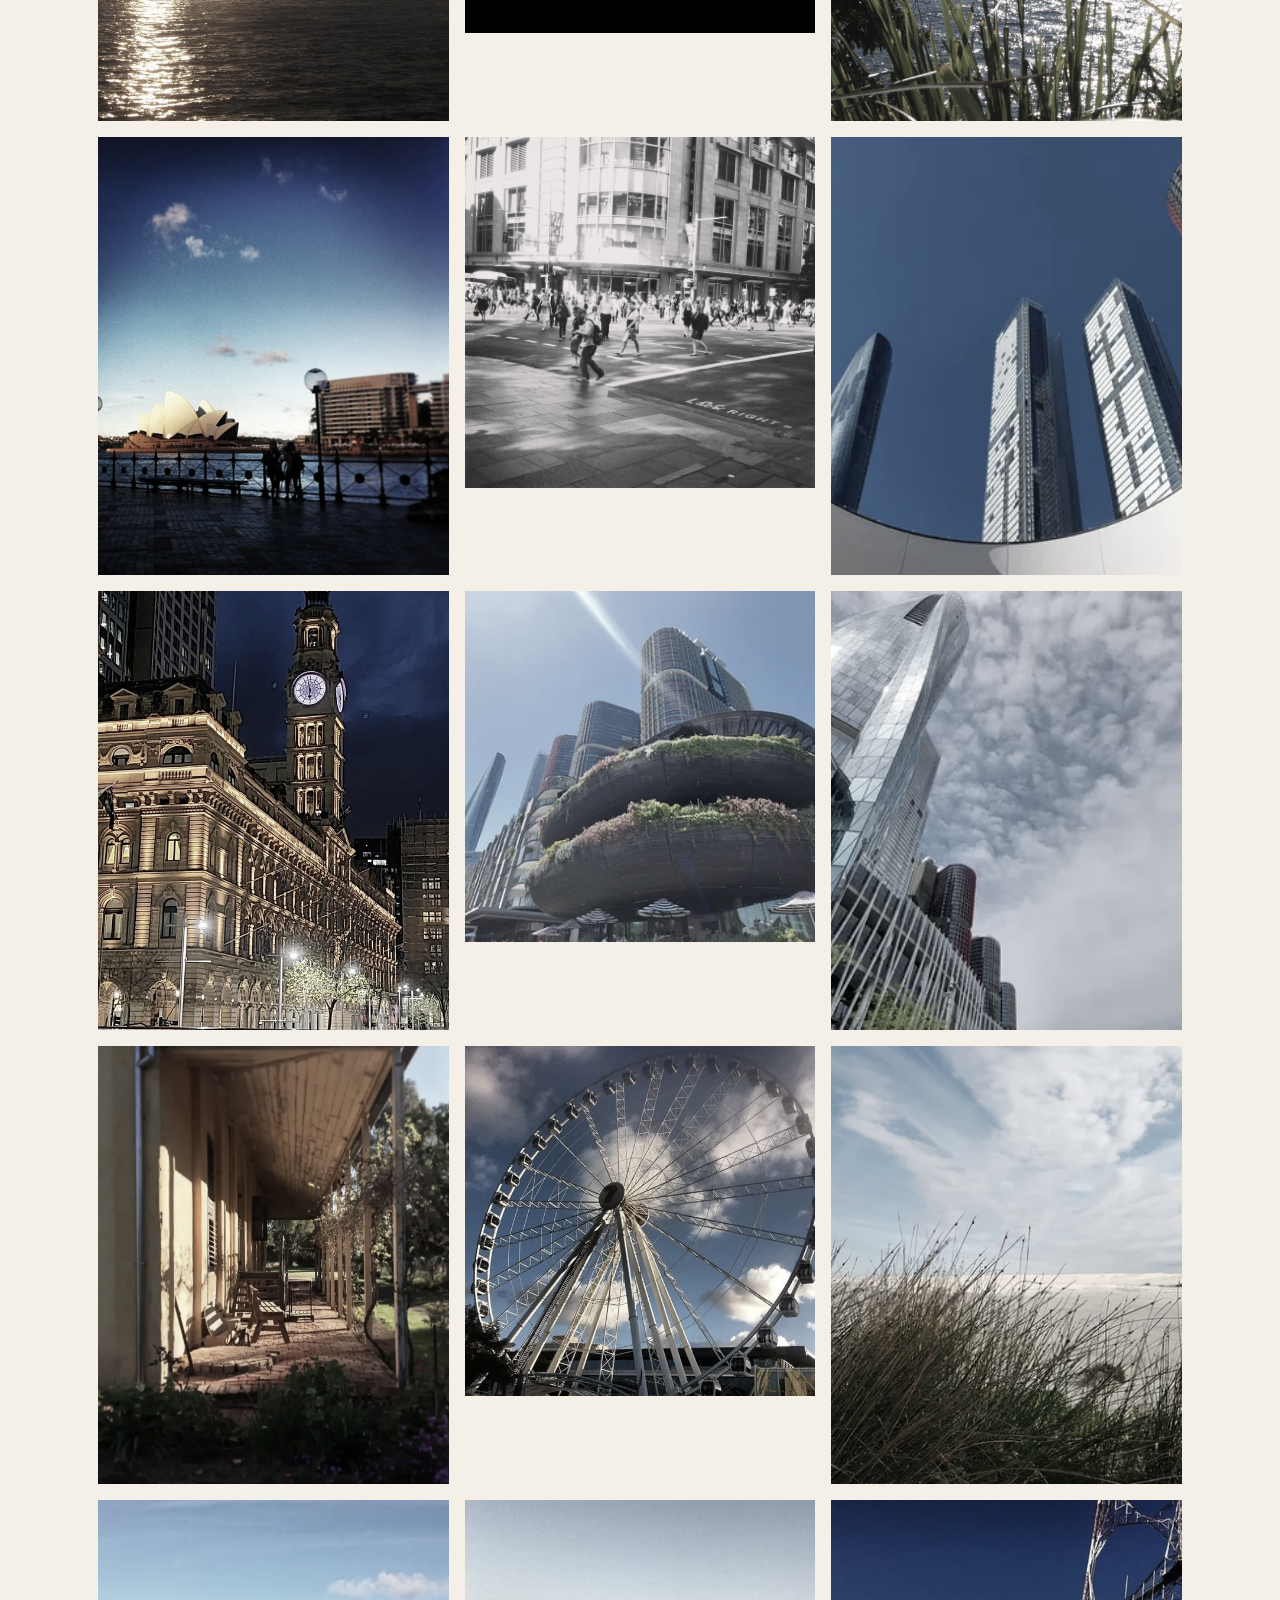
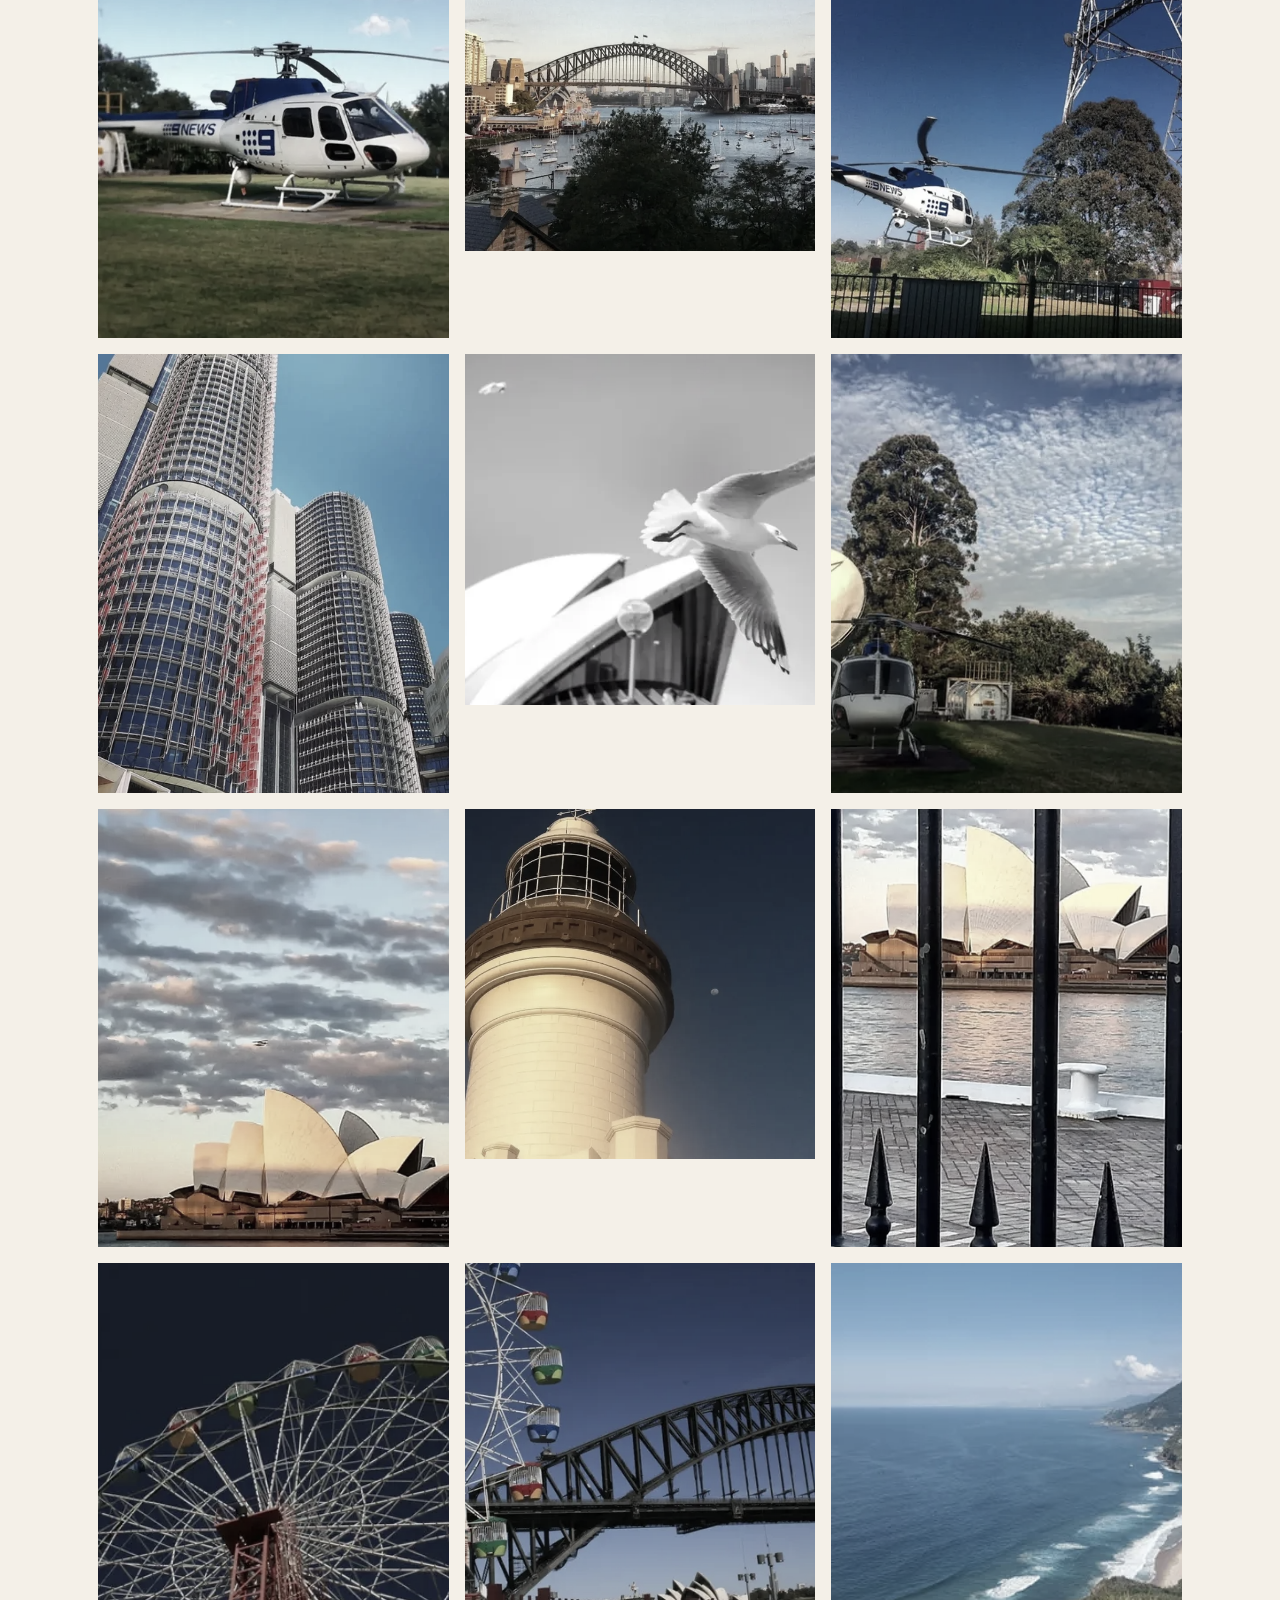
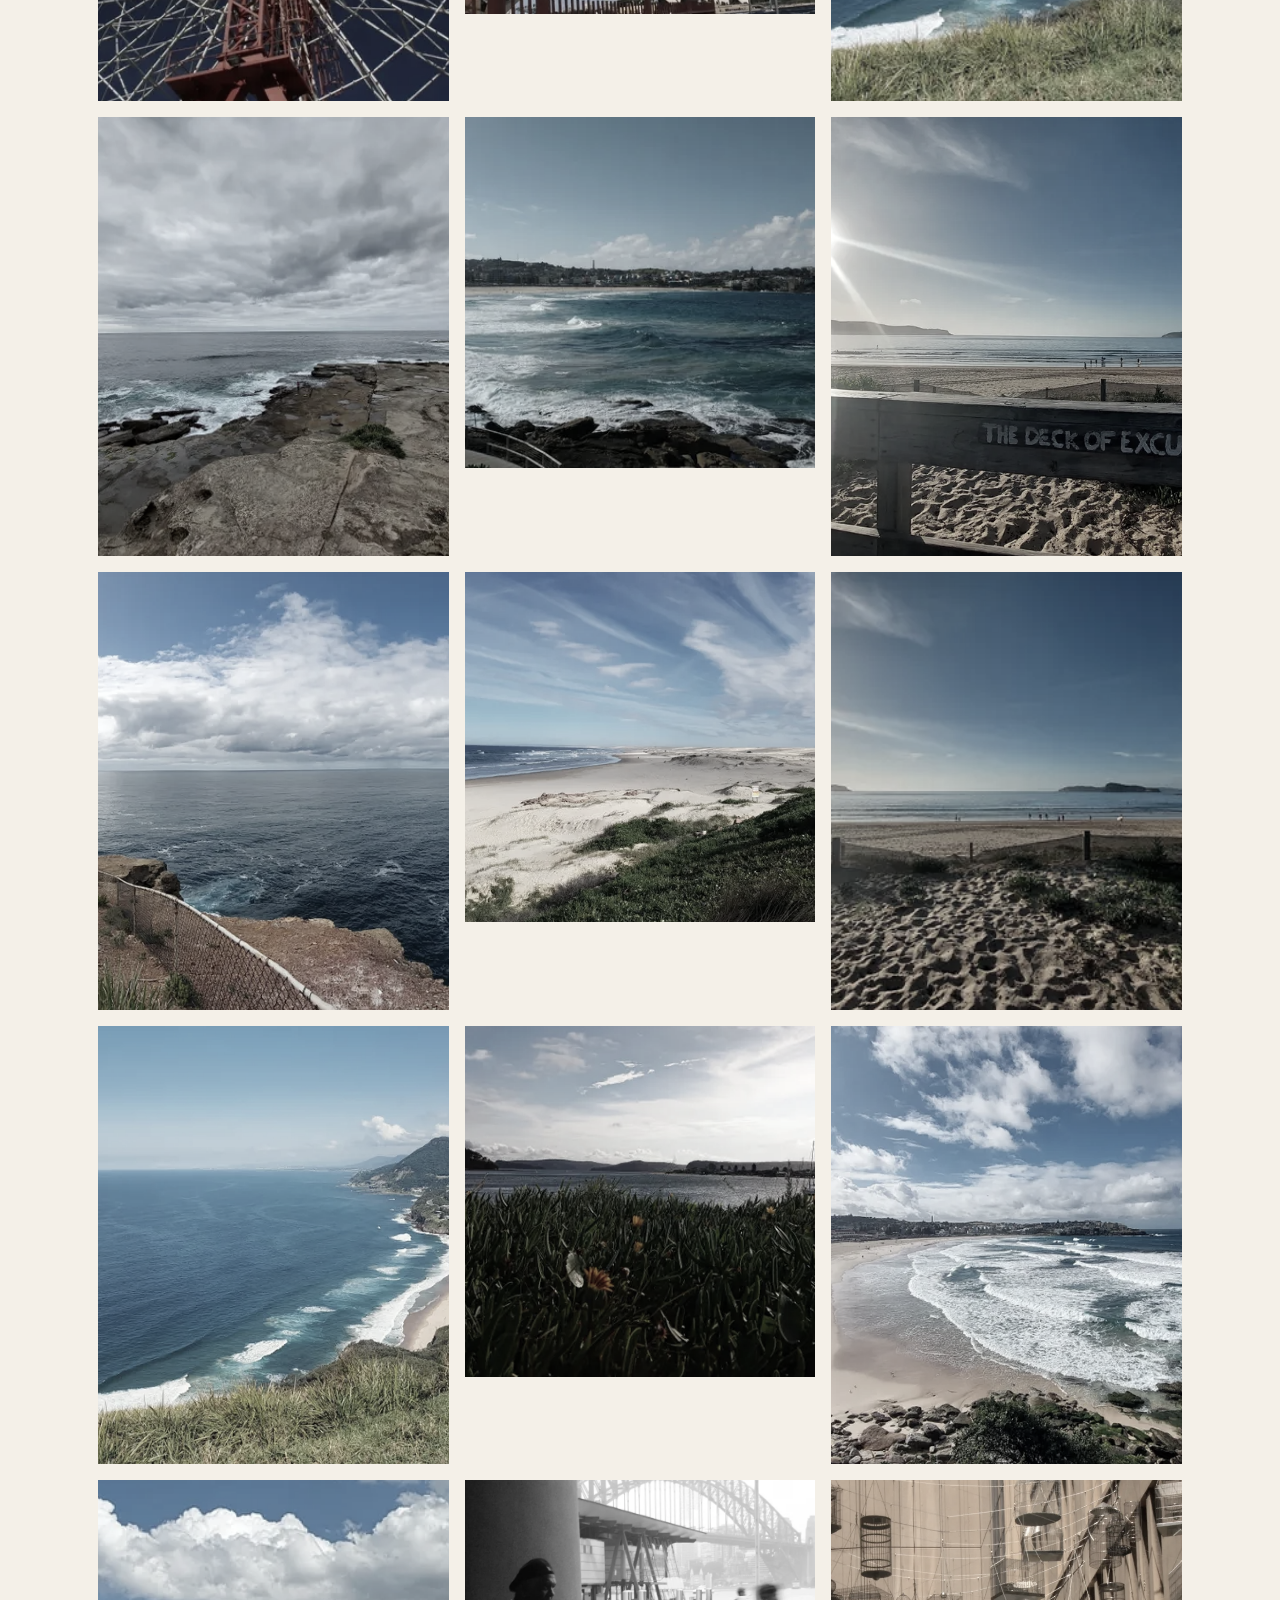
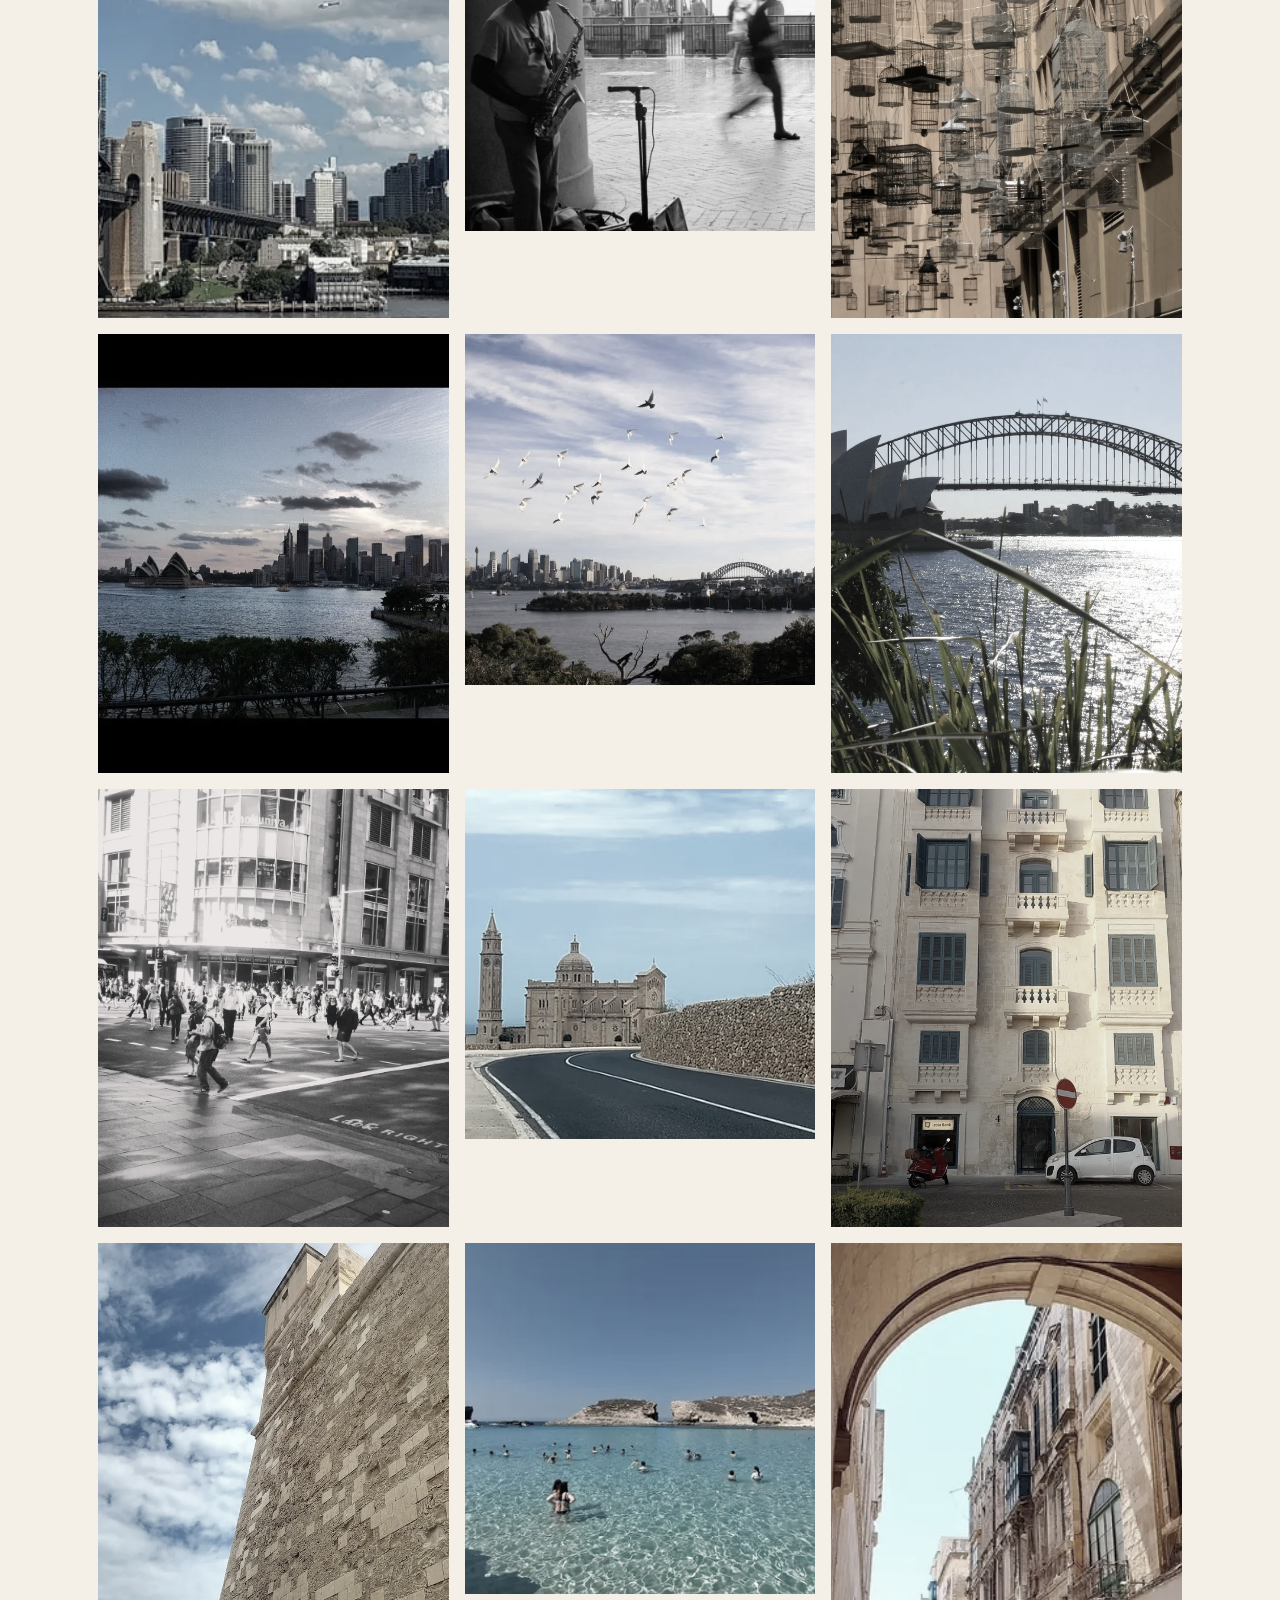
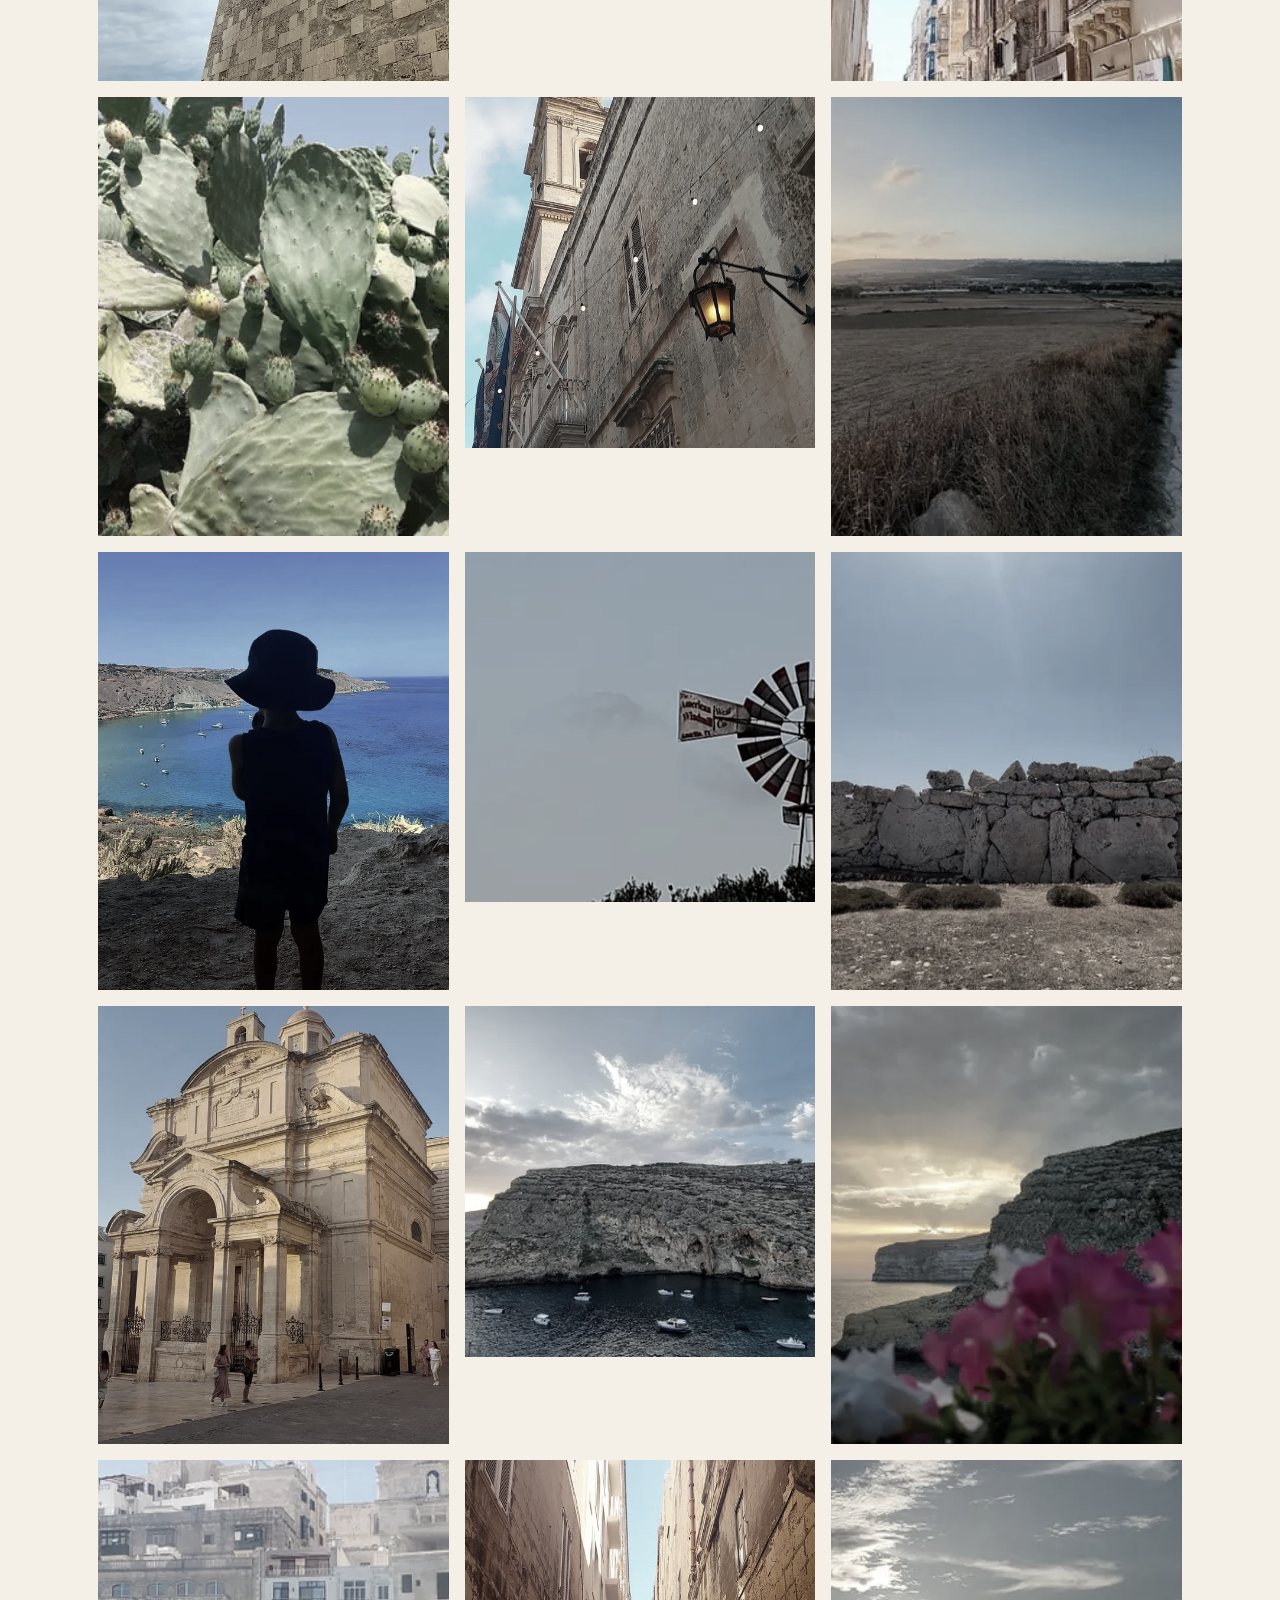
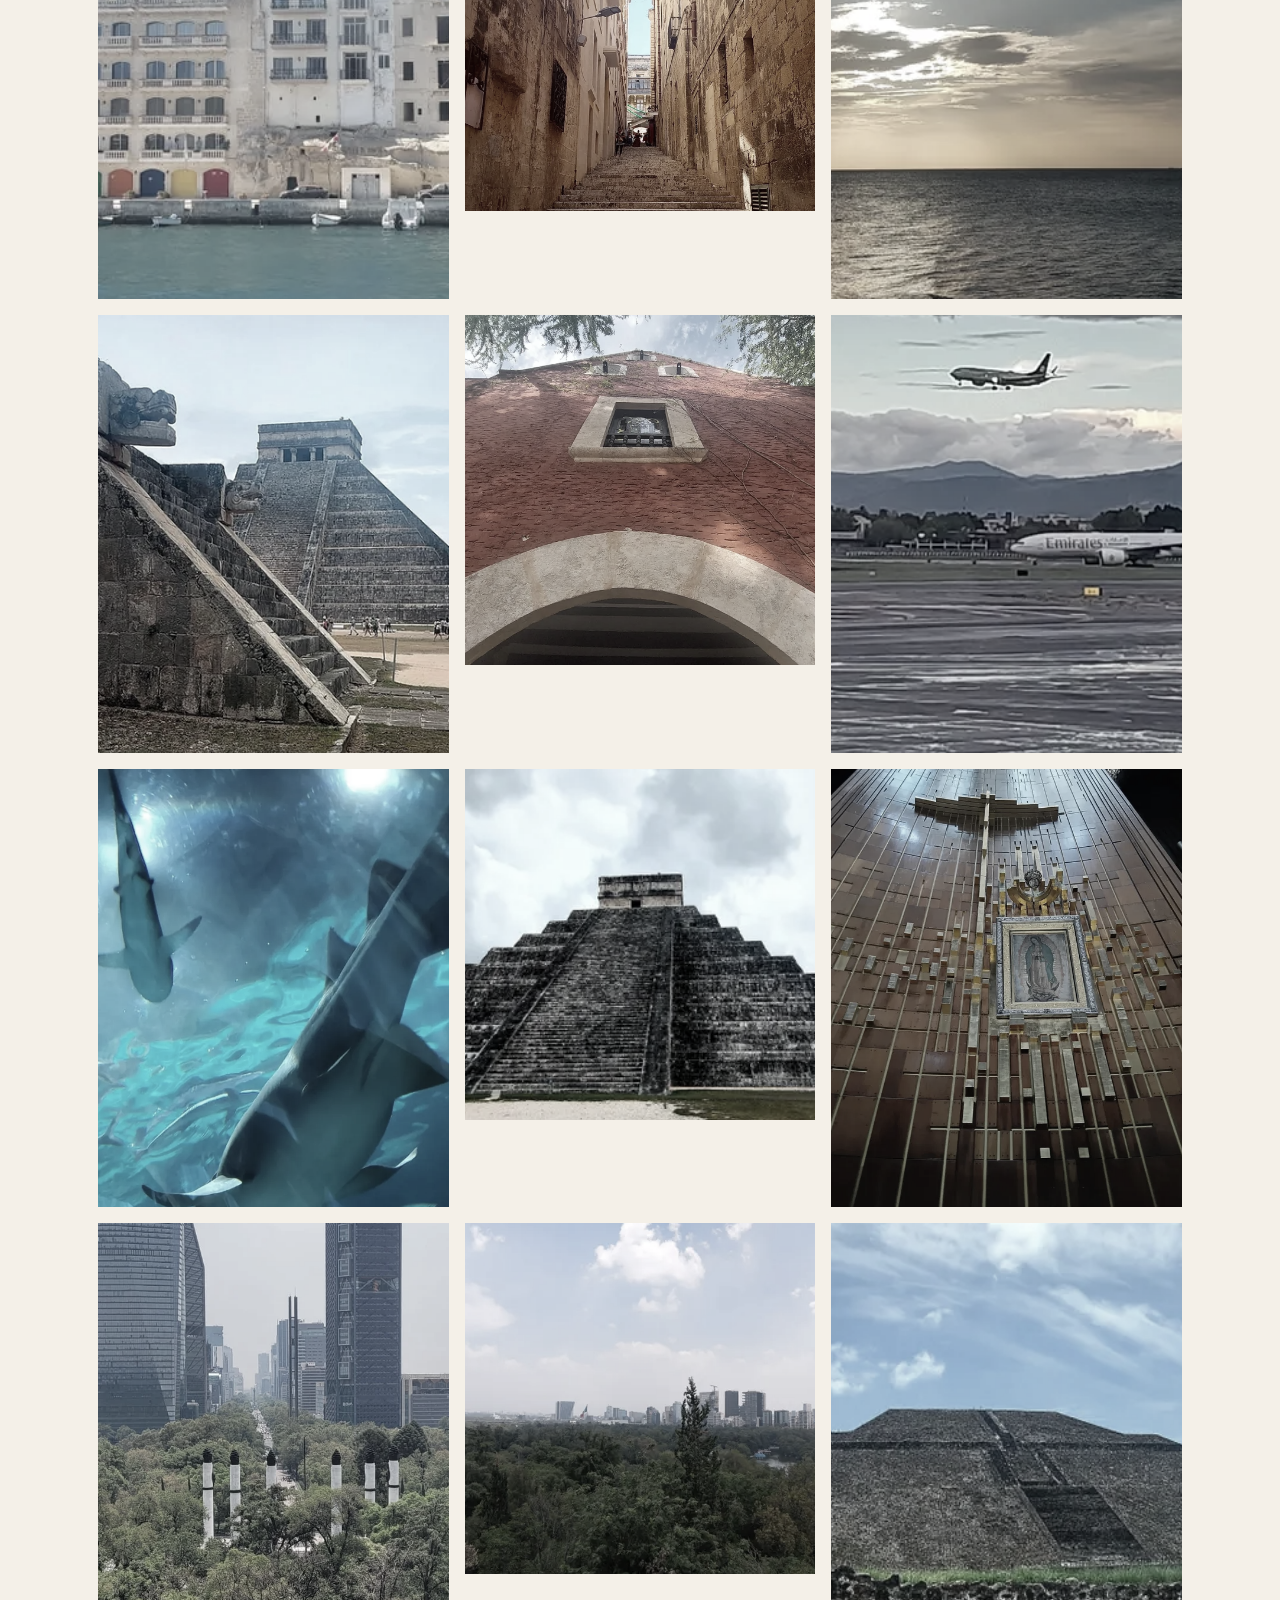
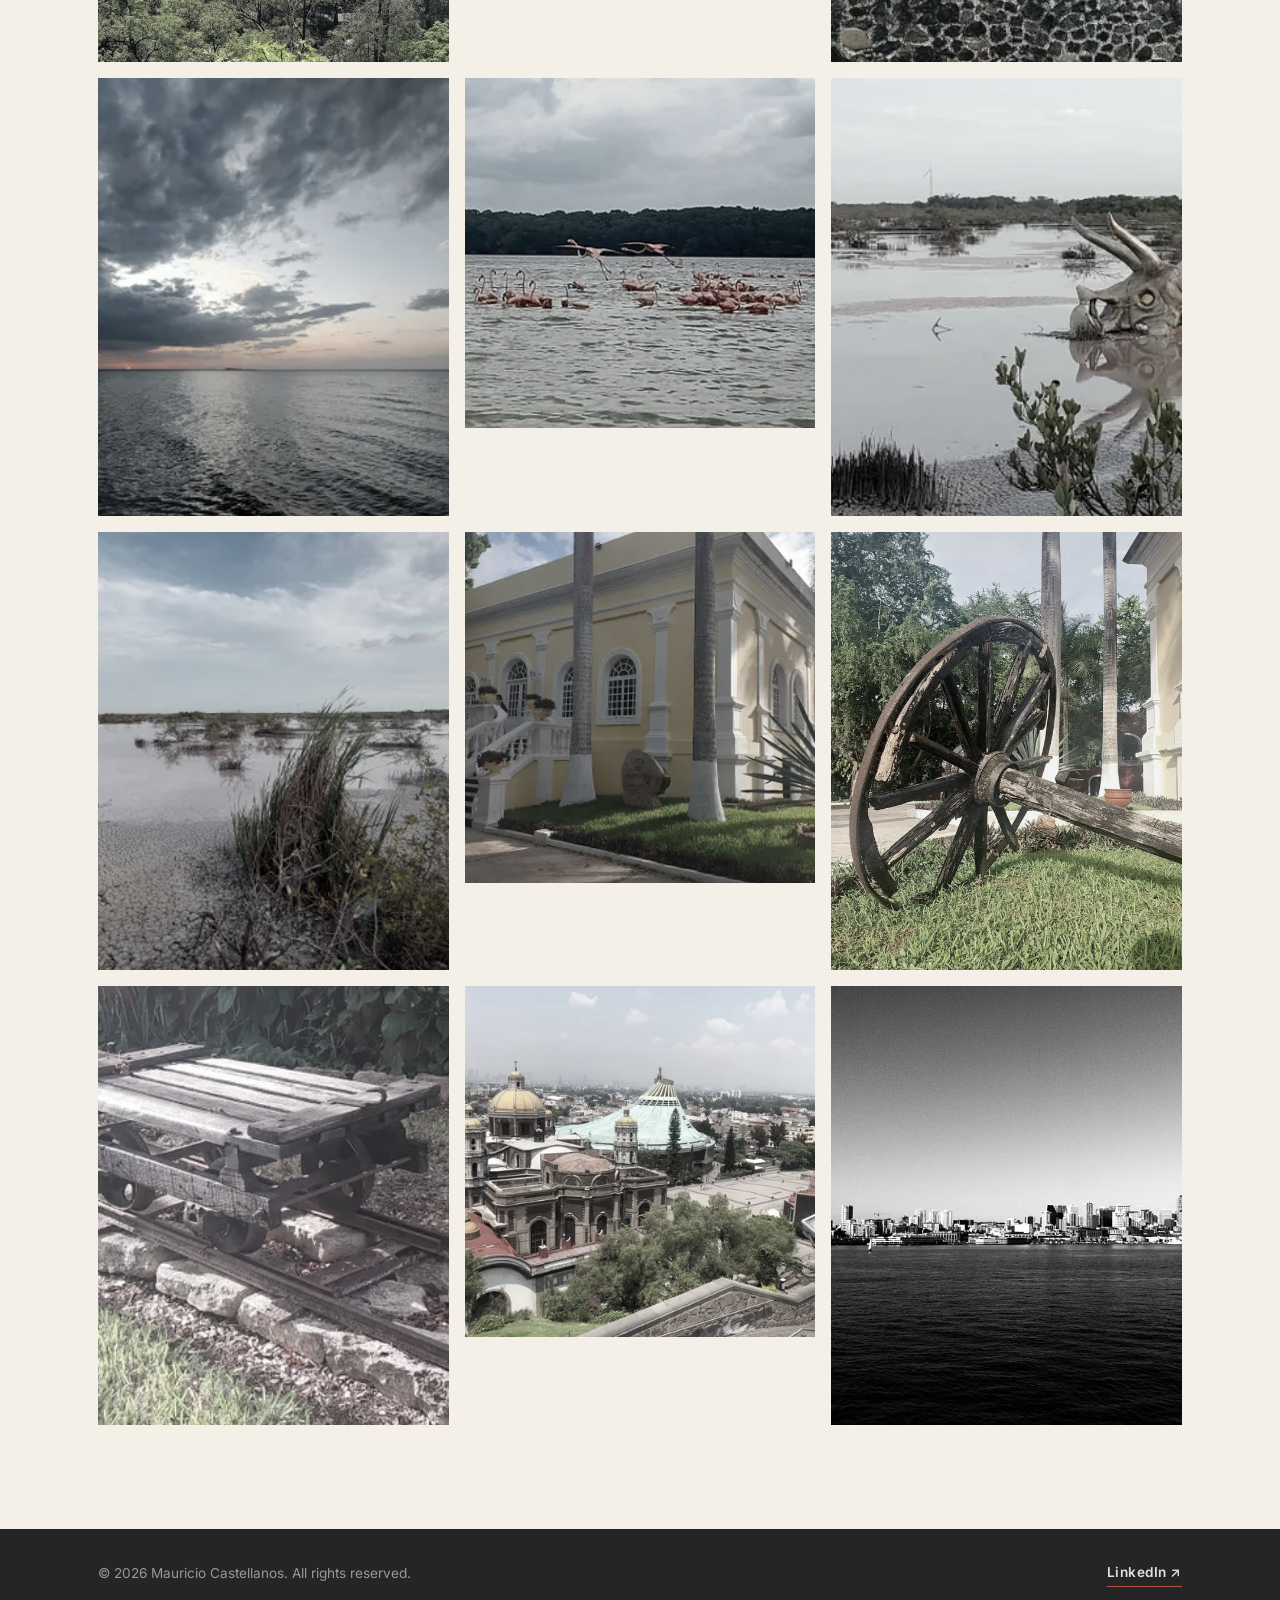
==== commit fc0c7e9d: "Add Channel Nine and reorder Broadcasting card companies" ====
--- a/index.html
+++ b/index.html
@@ -139,7 +139,7 @@
       <div class="work-card">
         <span class="work-icon">05</span>
         <h3>Broadcasting, Streaming &amp; Retail</h3>
-        <p>A career foundation built across major broadcasting, streaming, and retail brands, including Fox Sports, Foxtel, Streamotion, Televisa, Samsung, WooliesX, and Woolworths.</p>
+        <p>A career foundation built across major broadcasting, streaming, and retail brands, including Televisa, Channel Nine, Fox Sports, Foxtel, Streamotion, Samsung, WooliesX, and Woolworths.</p>
       </div>
     </div>
   </div>
--- a/styles.css
+++ b/styles.css
@@ -539,19 +539,44 @@
 
   .nav-links {
     position: fixed;
-    inset: 0;
+    top: 76px;
+    left: 0;
+    right: 0;
     flex-direction: column;
-    align-items: center;
-    justify-content: center;
-    gap: 2.5rem;
-    background: var(--off-white);
-    transform: translateX(100%);
+    align-items: stretch;
+    justify-content: flex-start;
+    gap: 0;
+    background: var(--near-black);
+    z-index: 90;
+    transform: translateY(-110%);
     transition: transform var(--transition);
-  }
-
-  .nav-links a { color: var(--near-black) !important; font-size: 1.1rem; }
-
-  .nav-open .nav-links { transform: translateX(0); }
+    pointer-events: none;
+    padding: 0.5rem 0 1.5rem;
+    border-top: 1px solid #595e64;
+    box-shadow: 0 8px 24px rgba(0,0,0,0.35);
+  }
+
+  .nav-links a {
+    color: var(--white) !important;
+    font-size: 0.88rem;
+    letter-spacing: 0.18em;
+    display: block;
+    padding: 1rem 1.75rem;
+    border-bottom: 1px solid #3a3f45;
+    text-align: left;
+  }
+
+  .nav-links li:last-child a { border-bottom: none; }
+
+  .nav-open .nav-links {
+    transform: translateY(0);
+    pointer-events: auto;
+  }
+
+  /* Hamburger to X animation */
+  .nav-open .nav-toggle span:nth-child(1) { transform: translateY(7px) rotate(45deg); }
+  .nav-open .nav-toggle span:nth-child(2) { opacity: 0; transform: scaleX(0); }
+  .nav-open .nav-toggle span:nth-child(3) { transform: translateY(-7px) rotate(-45deg); }
 
   .about-grid {
     grid-template-columns: 1fr;
@@ -569,3 +594,20 @@
       "body body";
     row-gap: 0.6rem;
     column-gap: 1.25rem;
+    padding: 1.75rem 0;
+  }
+
+  .work-icon {
+    grid-area: icon;
+  }
+
+  .work-card h3 {
+    grid-area: title;
+    padding-right: 0;
+  }
+
+  .work-card p {
+    grid-area: body;
+    max-width: none;
+  }
+}
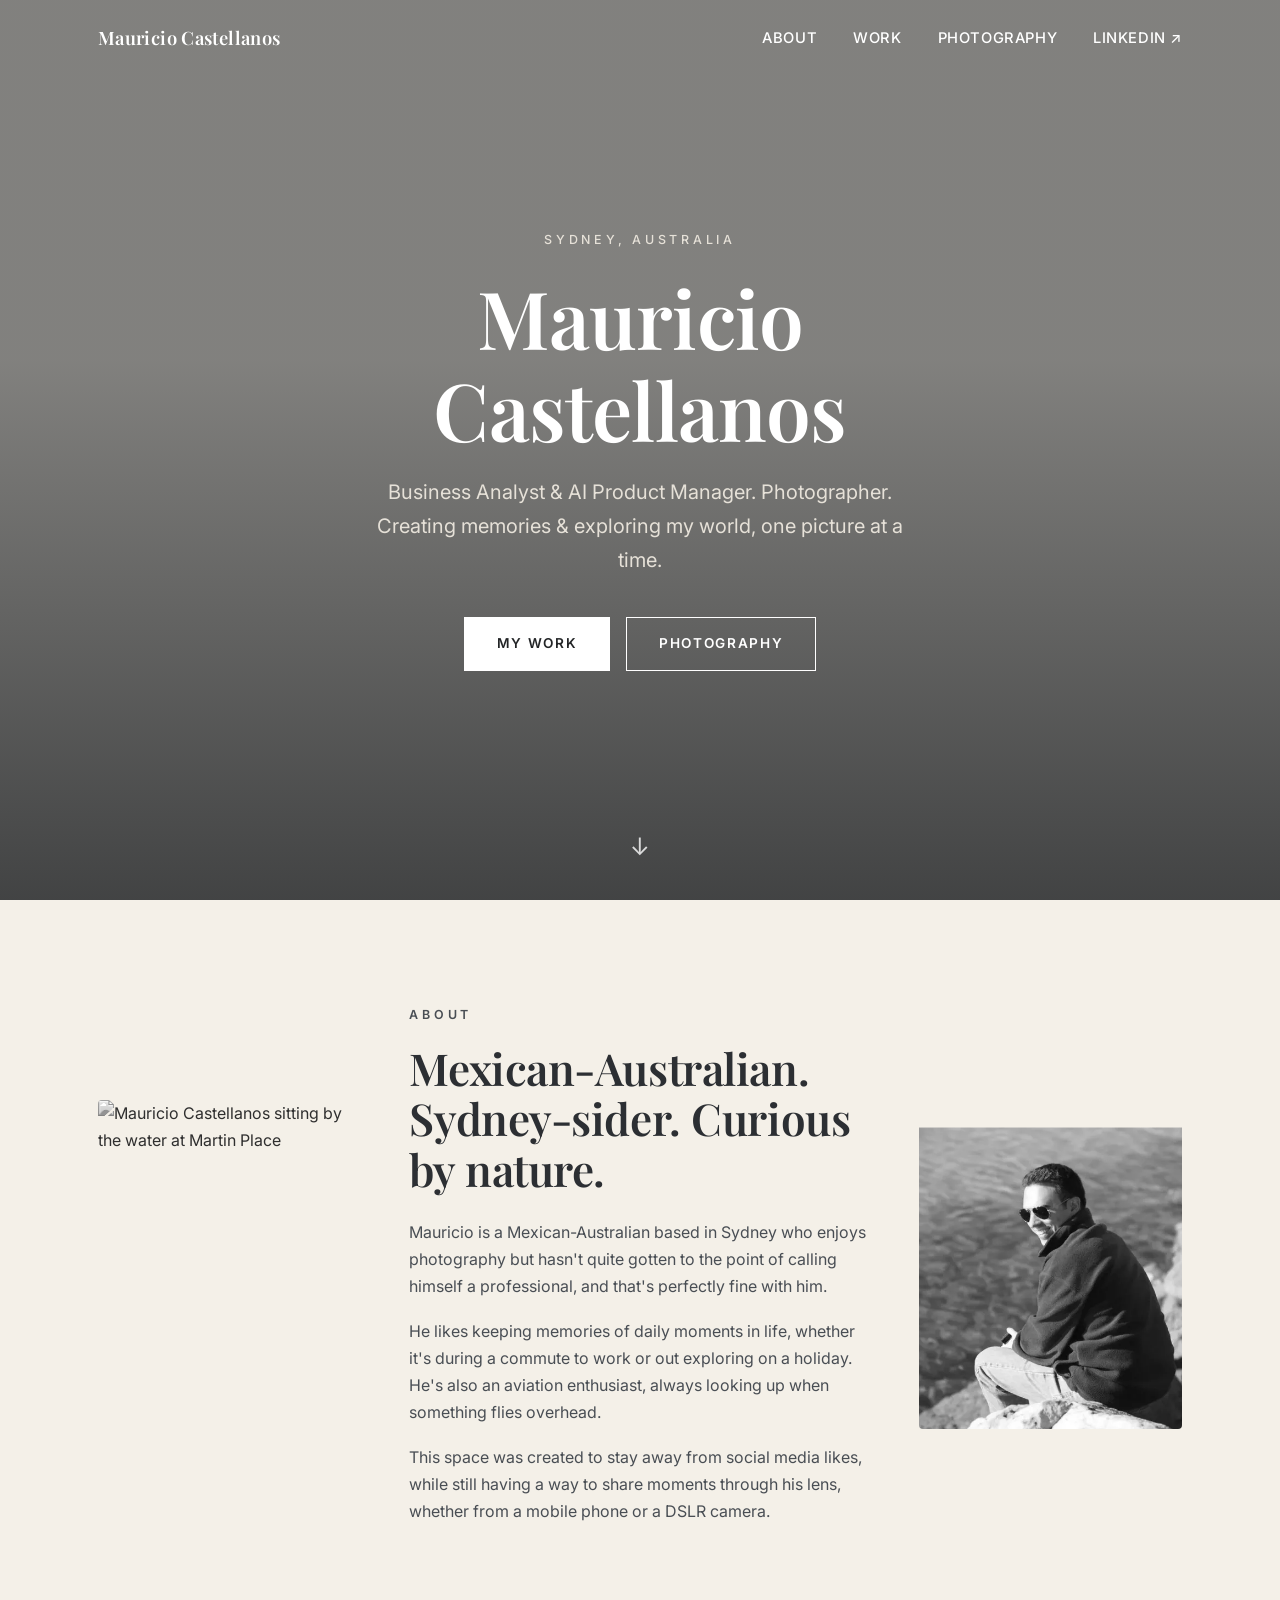
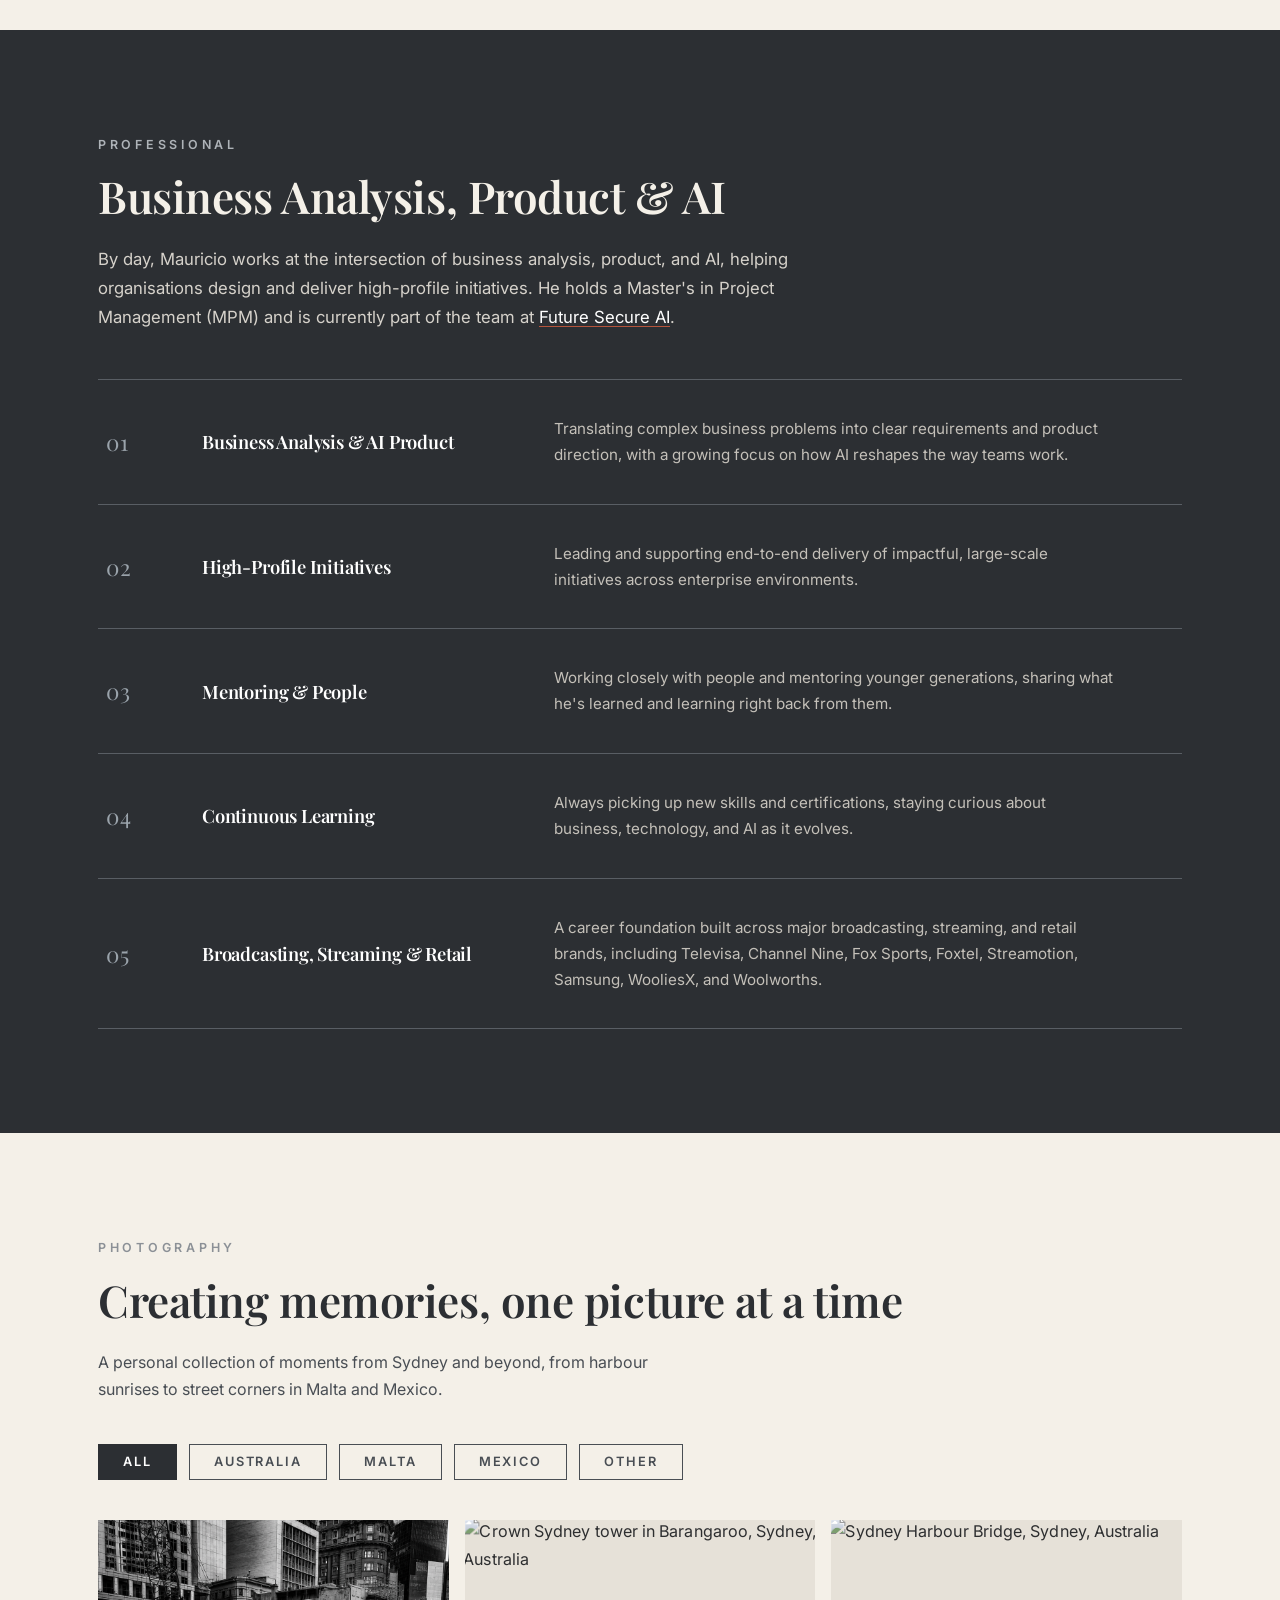
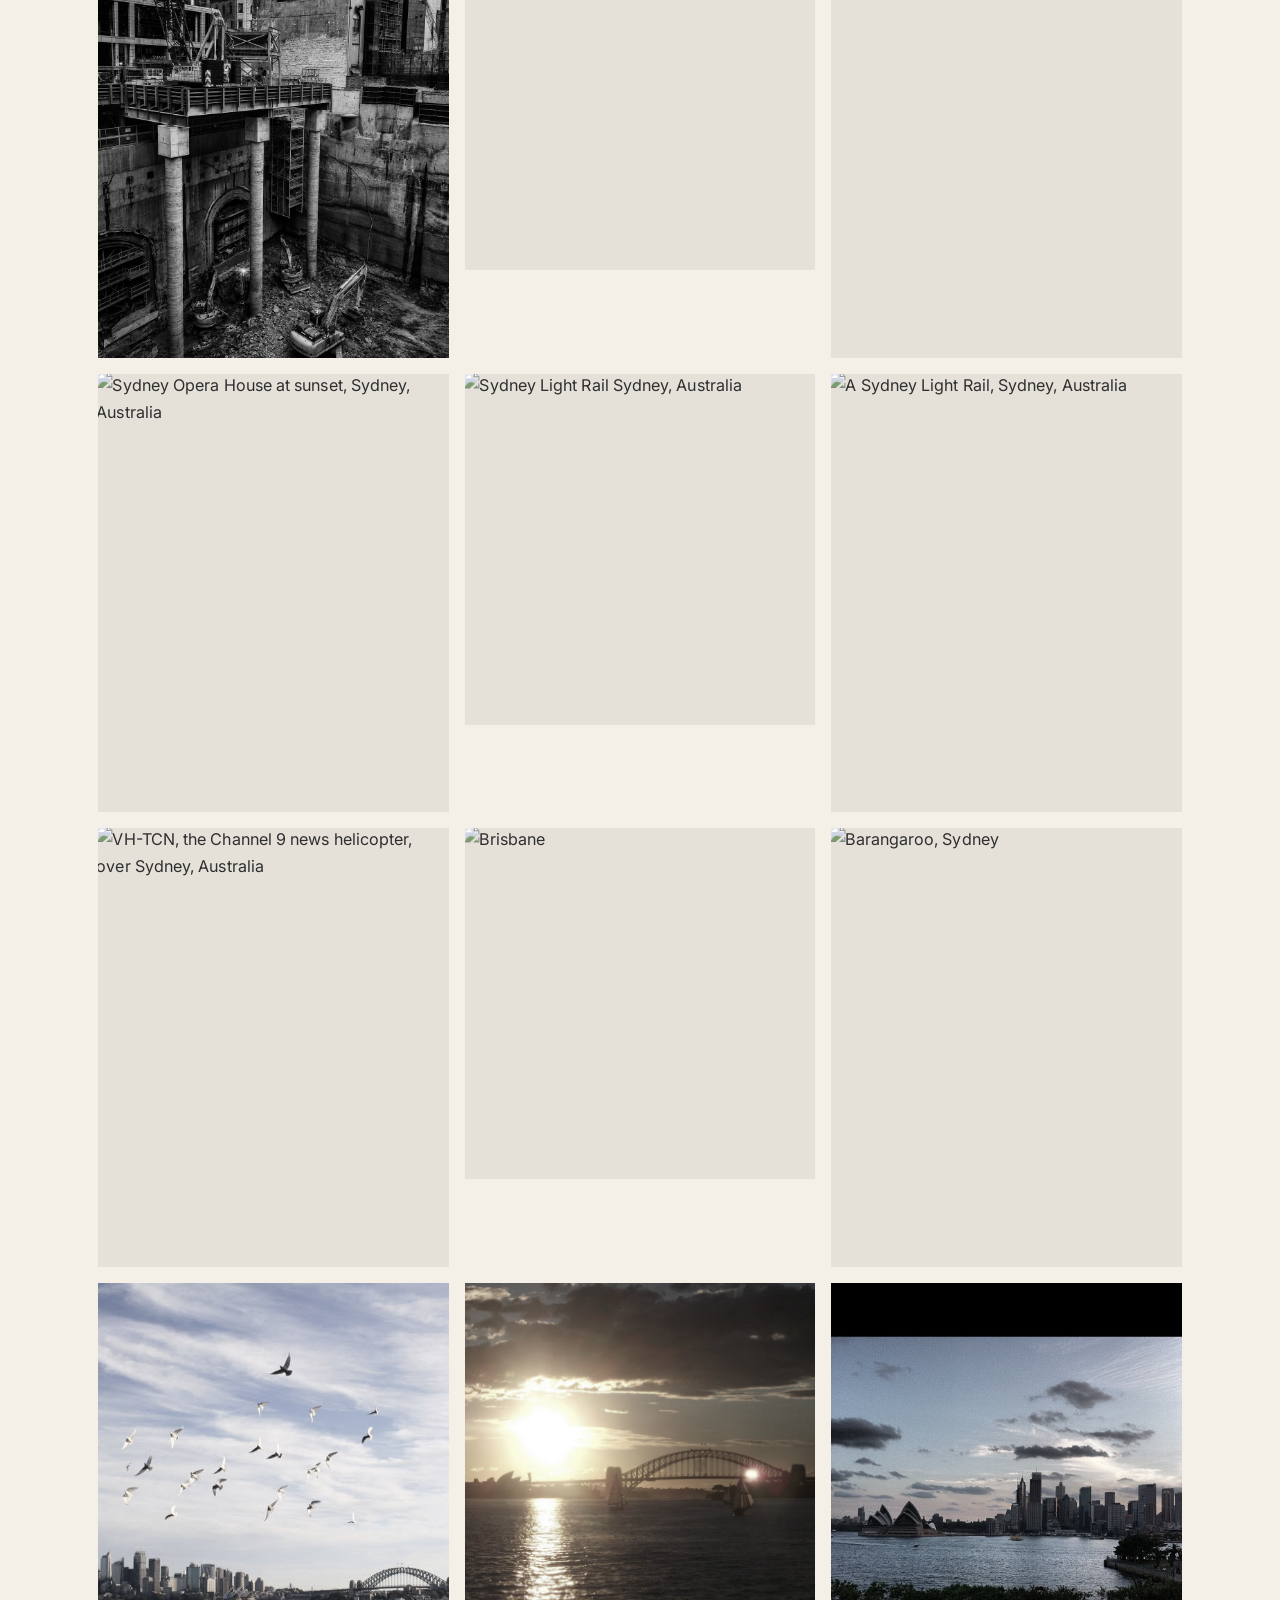
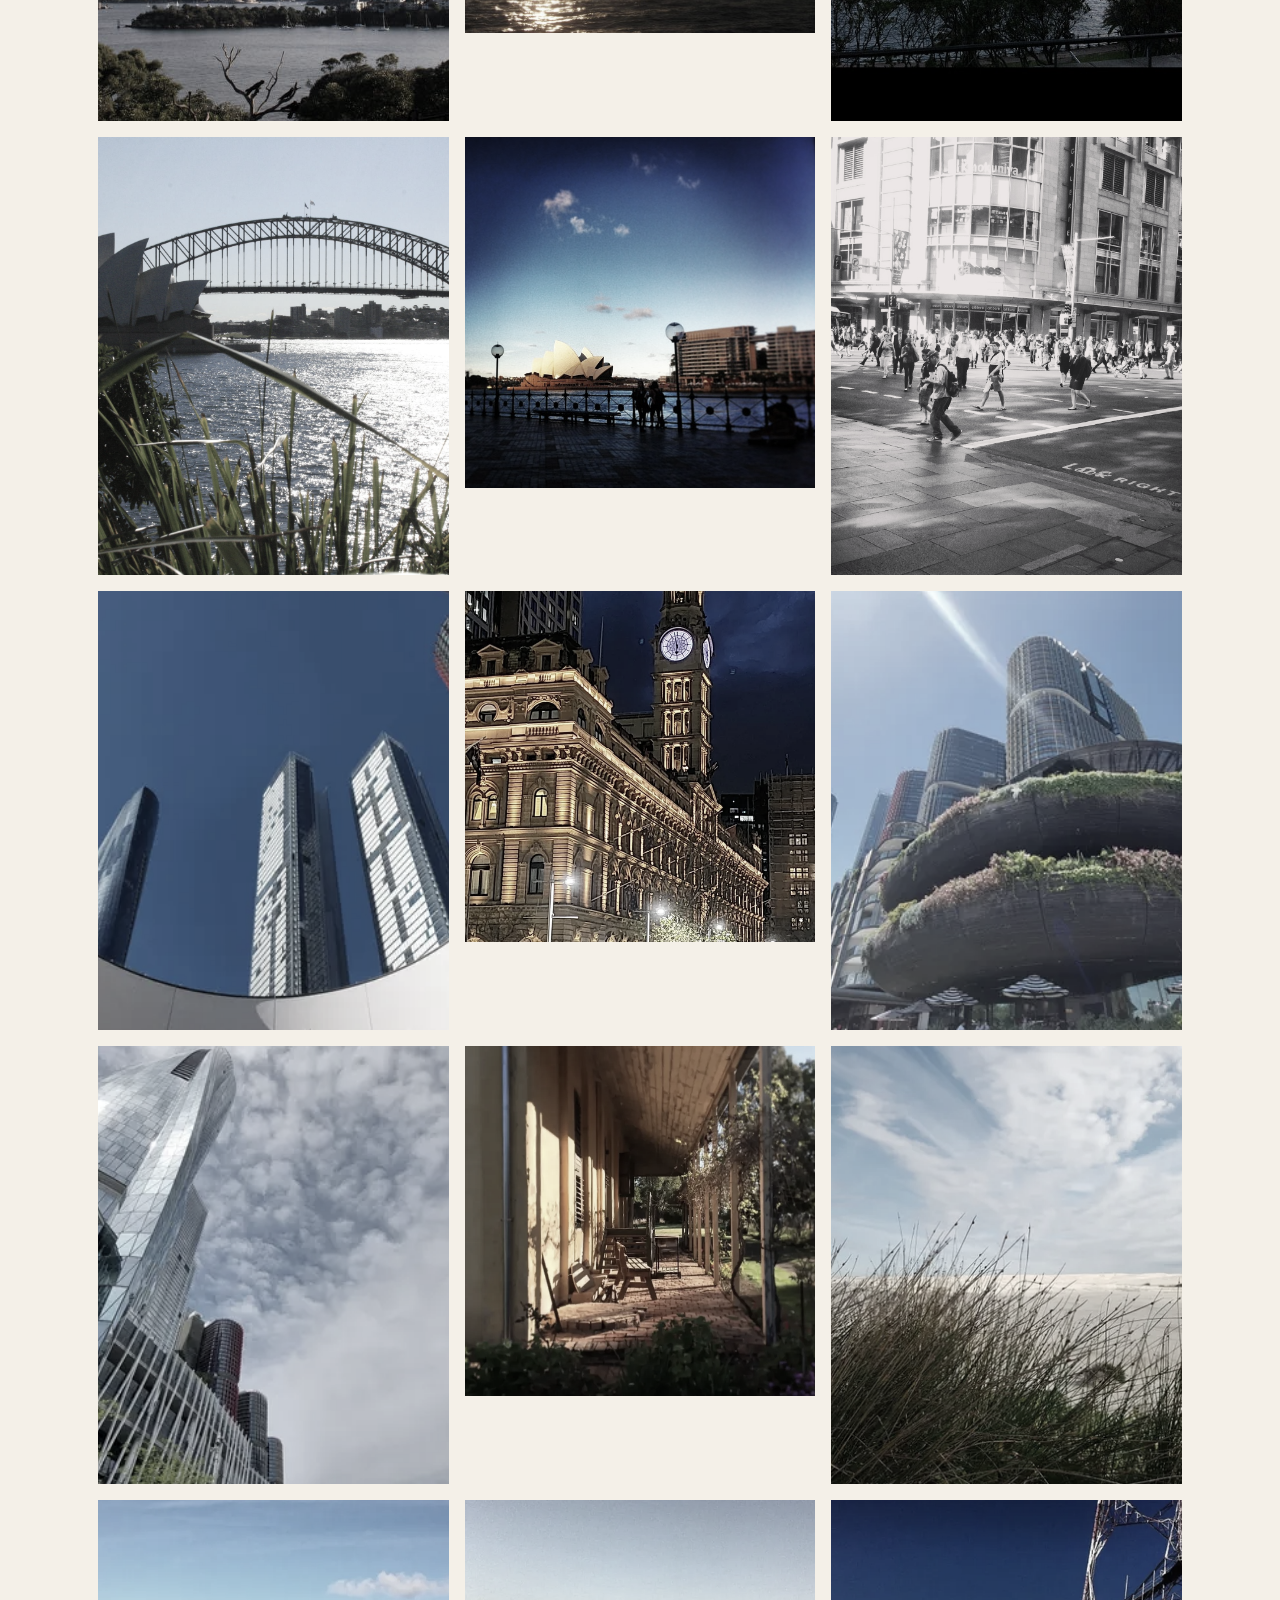
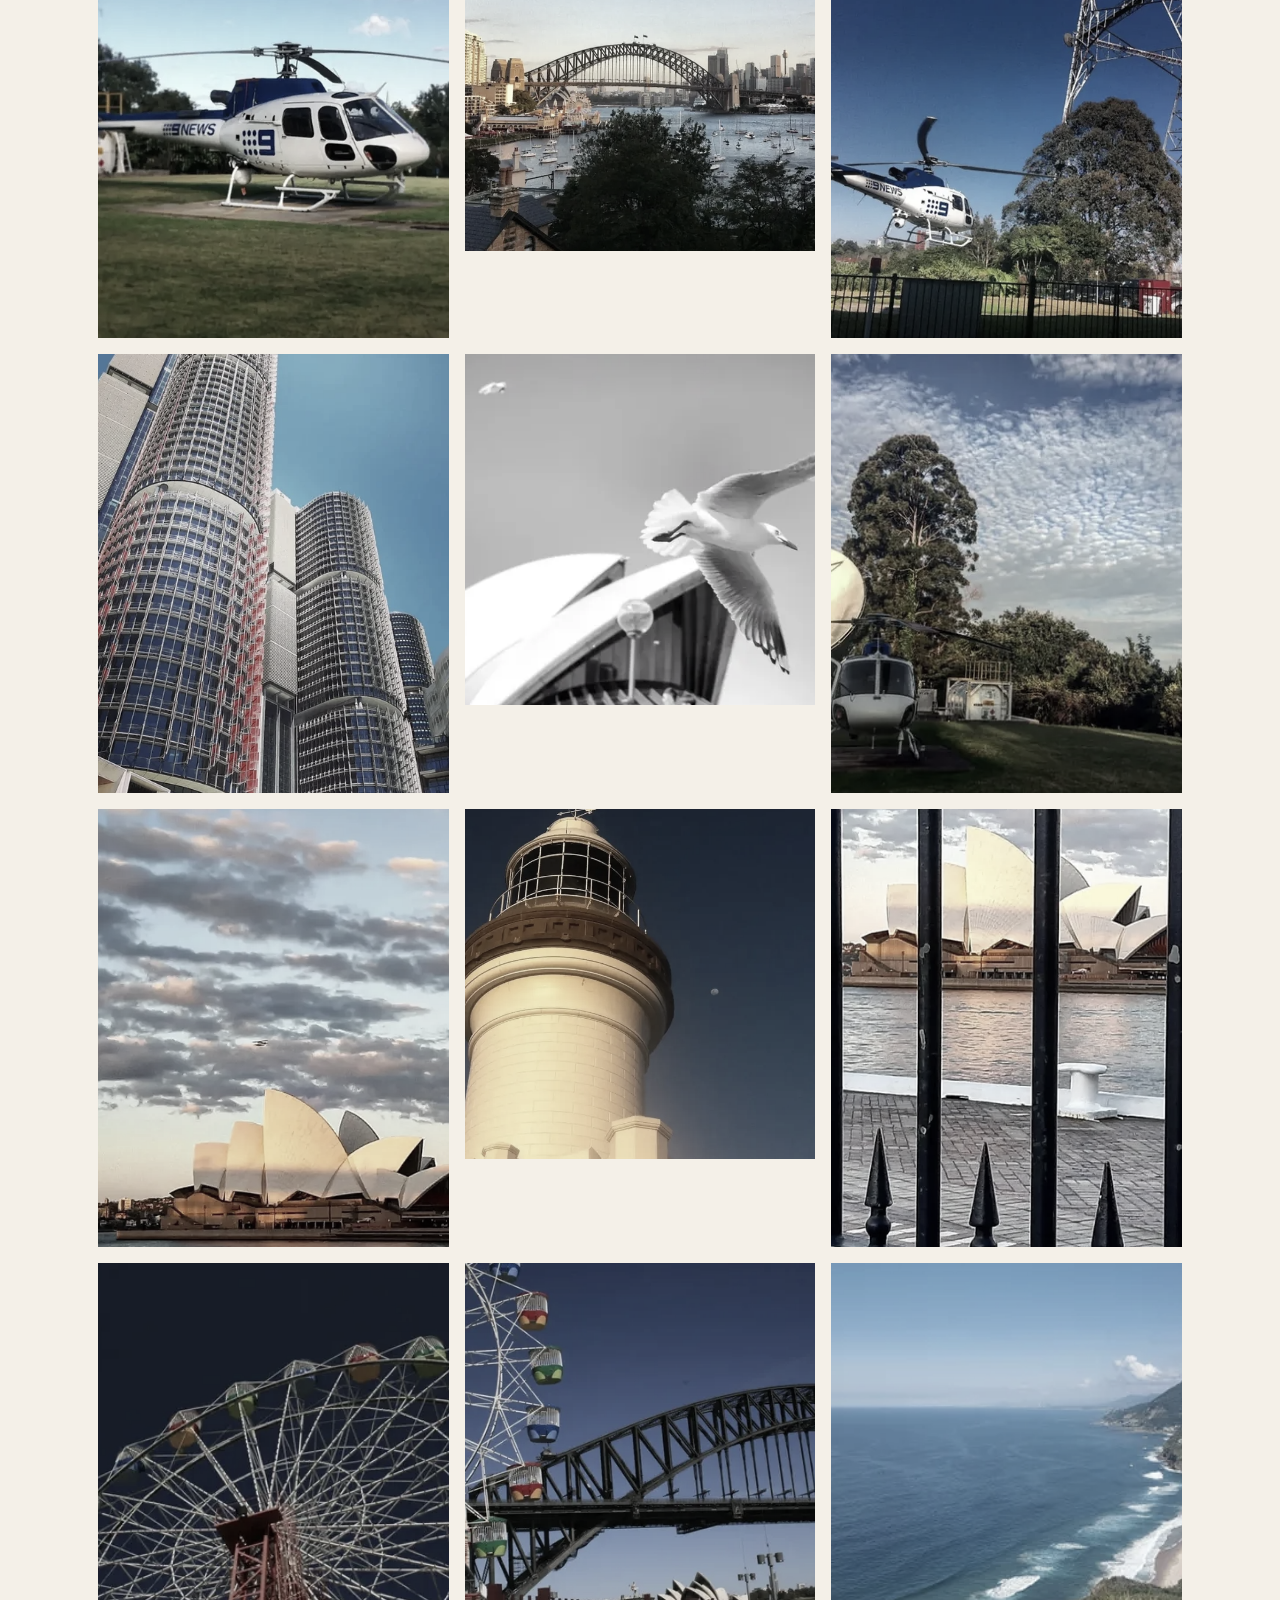
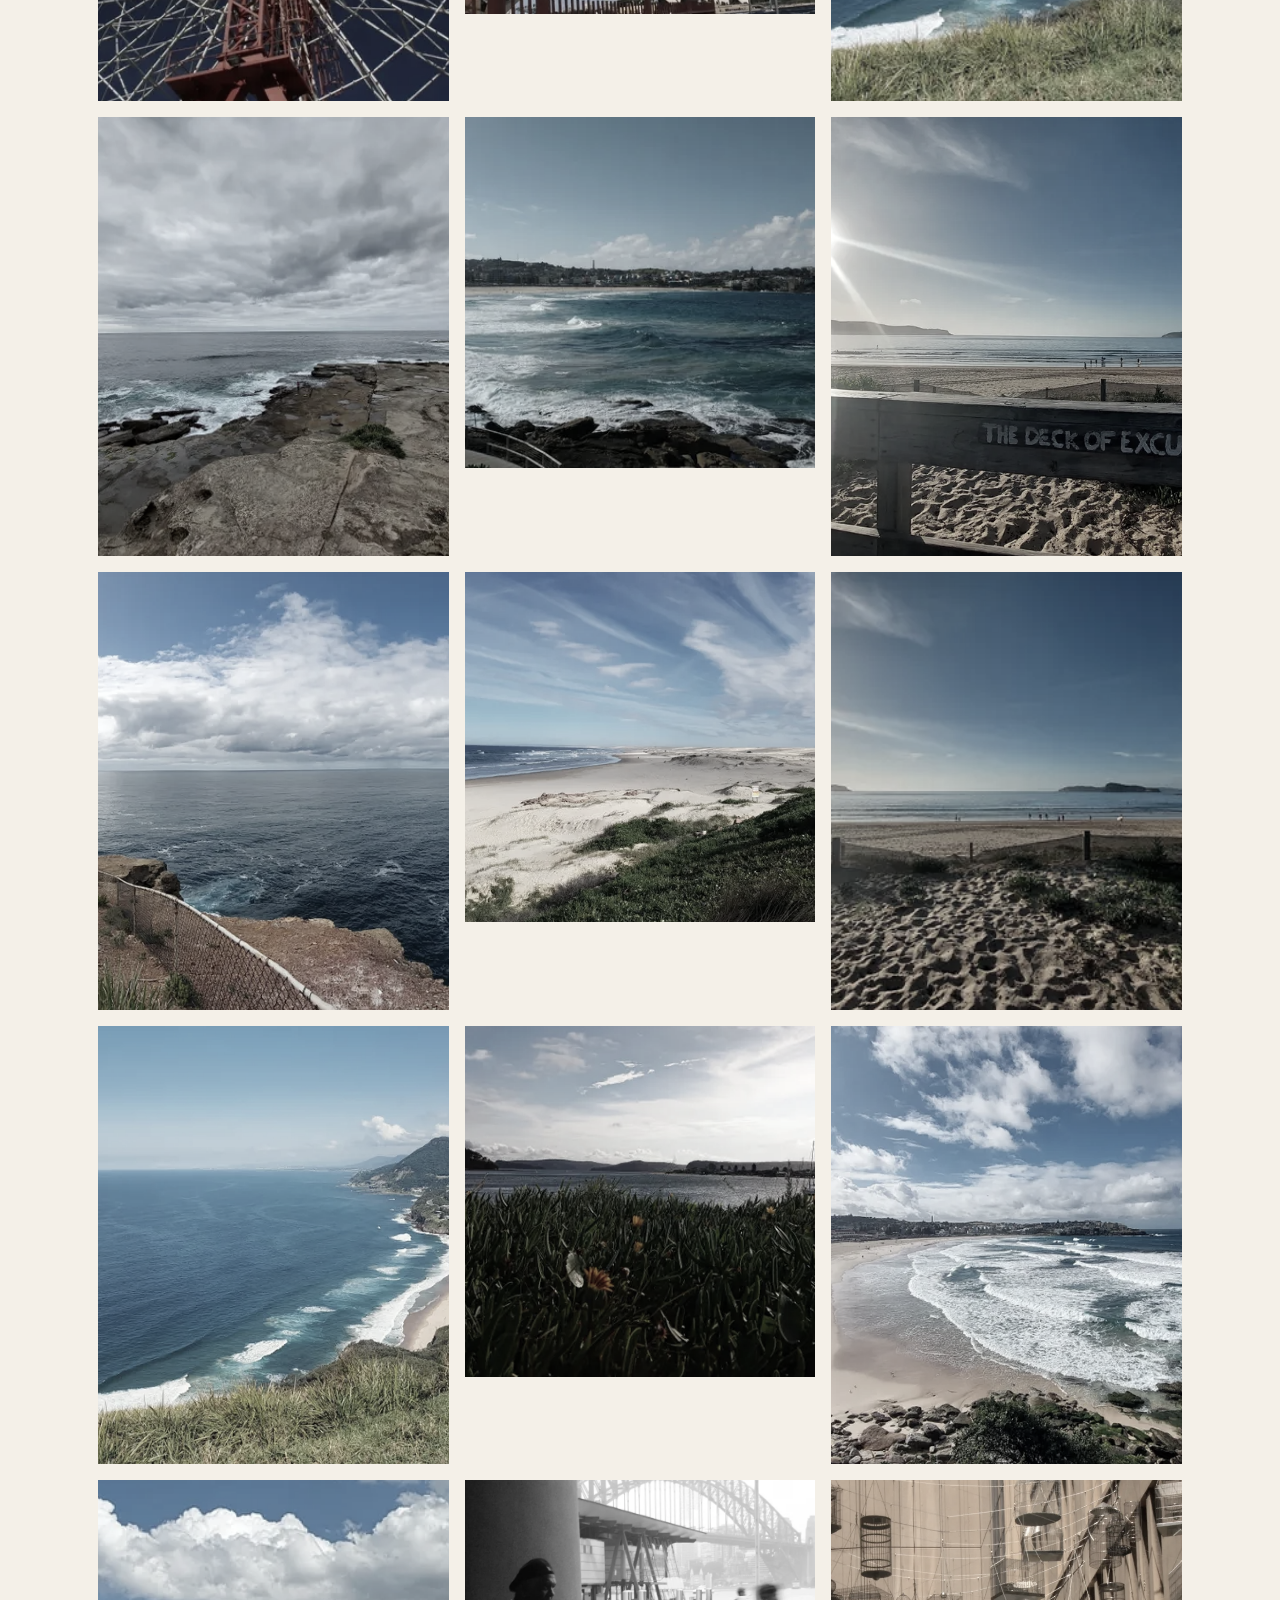
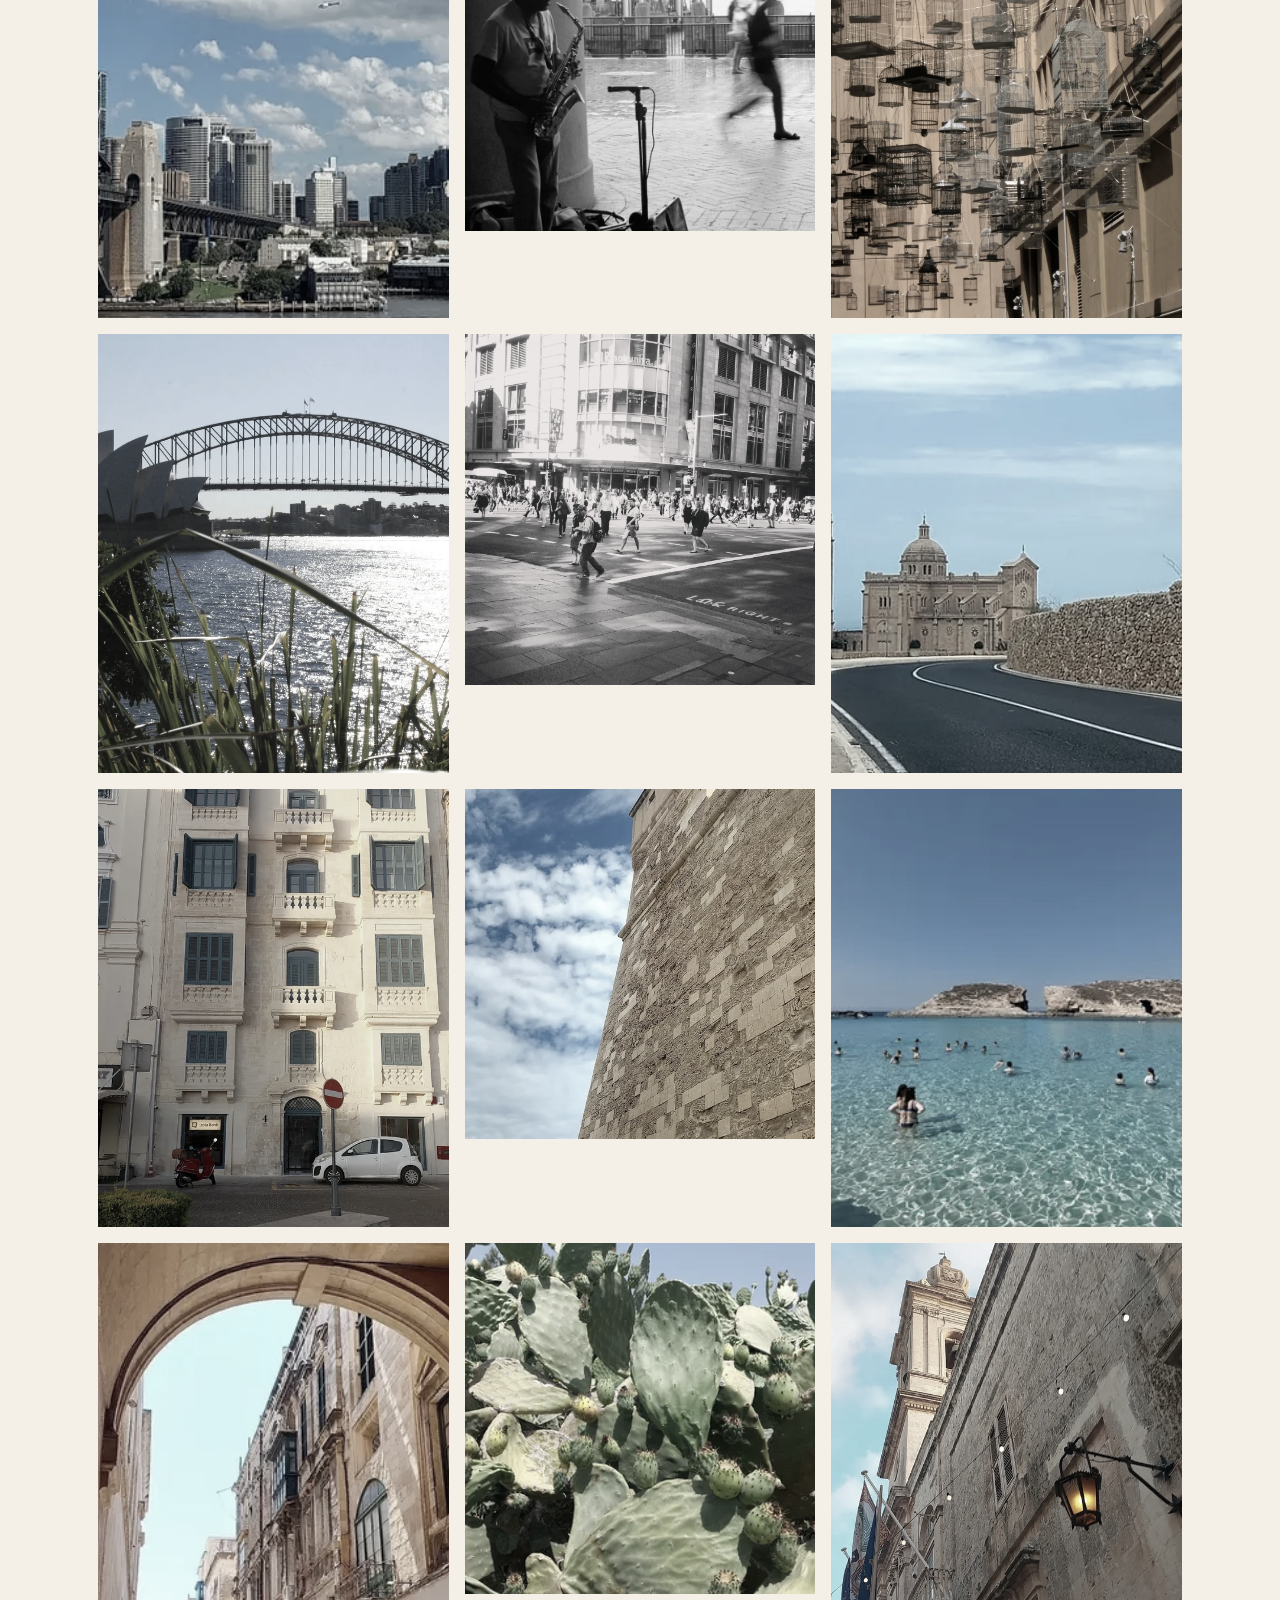
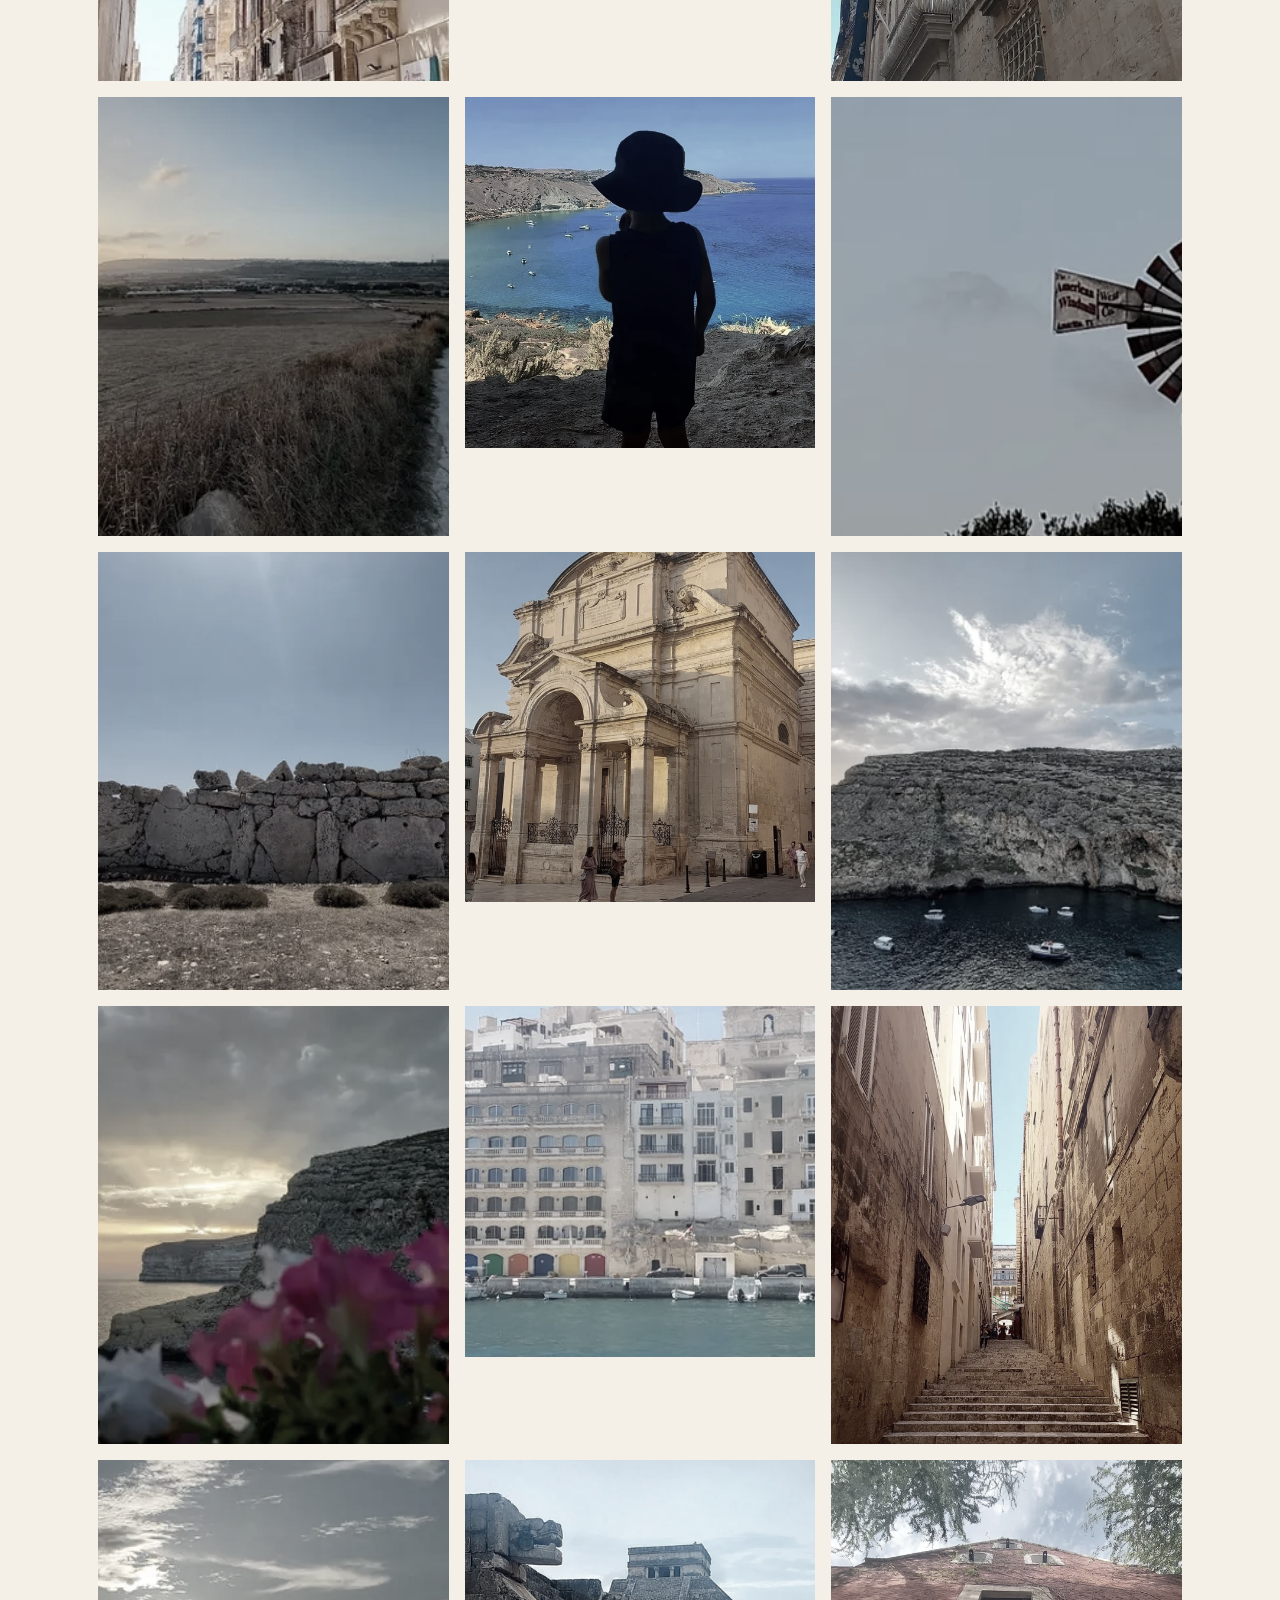
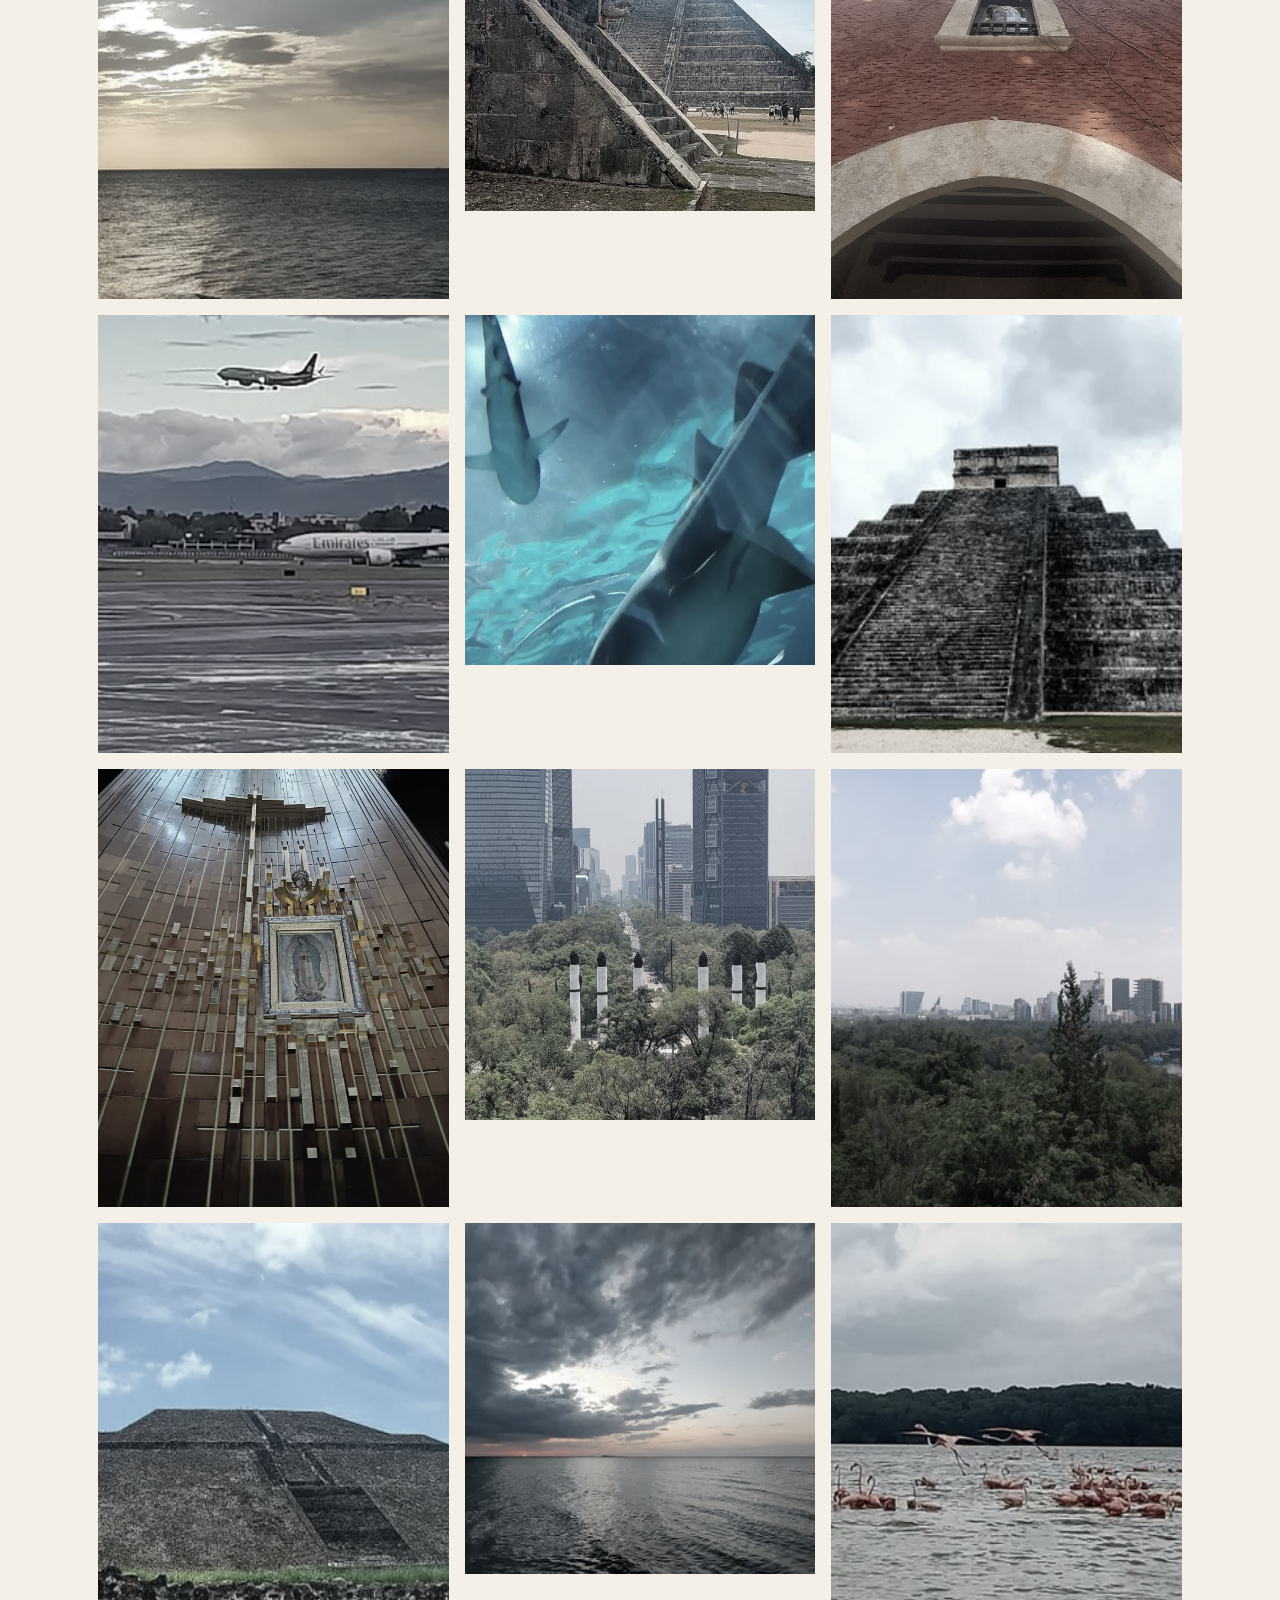
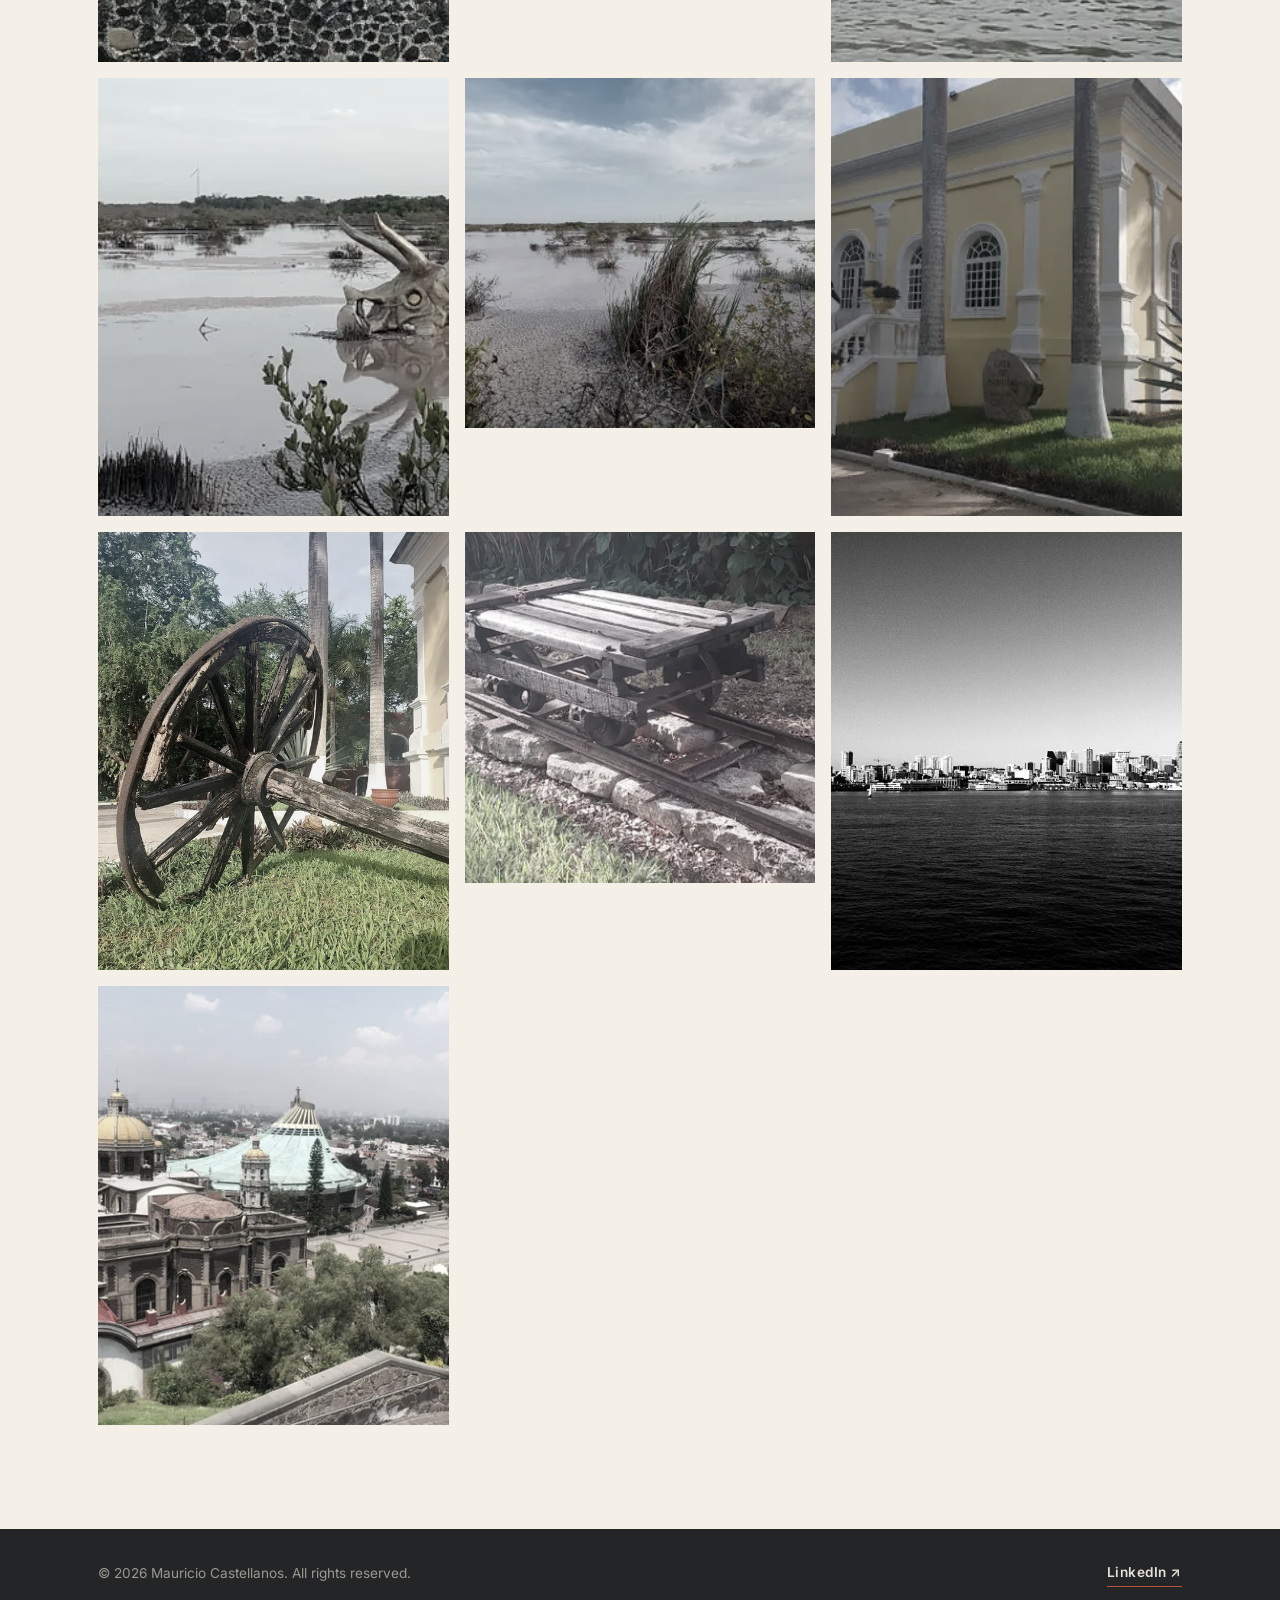
==== commit 0d5ec853: "Add Vercel Web Analytics tracking script" ====
--- a/index.html
+++ b/index.html
@@ -4,7 +4,7 @@
 <meta charset="UTF-8" />
 <meta name="viewport" content="width=device-width, initial-scale=1.0" />
 <title>Mauricio Castellanos | Business Analyst, AI Product Manager &amp; Photographer in Sydney</title>
-<meta name="description" content="Mauricio Castellanos: Business Analyst & AI Product Manager based in Sydney, and photographer creating memories one picture at a time." />
+<meta name="description" content="Mauricio Castellanos: Business Analyst &amp; AI Product Manager based in Sydney, and photographer creating memories one picture at a time." />
 <meta name="author" content="Mauricio Castellanos" />
 <meta name="robots" content="index, follow" />
 <meta name="theme-color" content="#232527" />
@@ -15,16 +15,16 @@
 <meta property="og:type" content="website" />
 <meta property="og:site_name" content="Mauricio Castellanos" />
 <meta property="og:url" content="https://mauriciocastellanos.com/" />
-<meta property="og:title" content="Mauricio Castellanos | Business Analyst, AI Product Manager & Photographer in Sydney" />
-<meta property="og:description" content="Business Analyst & AI Product Manager based in Sydney, and photographer creating memories one picture at a time." />
+<meta property="og:title" content="Mauricio Castellanos | Business Analyst, AI Product Manager &amp; Photographer in Sydney" />
+<meta property="og:description" content="Business Analyst &amp; AI Product Manager based in Sydney, and photographer creating memories one picture at a time." />
 <meta property="og:image" content="https://img1.wsimg.com/isteam/ip/79b6df4d-89a9-4ef1-acb4-21cdbae3923c/1000062877.jpg/:/cr=t:0%25,l:0%25,w:100%25,h:100%25/rs=w:1200,cg:true" />
 <meta property="og:image:alt" content="Sydney Harbour at dusk" />
 <meta property="og:locale" content="en_AU" />
 
 <!-- Twitter card -->
 <meta name="twitter:card" content="summary_large_image" />
-<meta name="twitter:title" content="Mauricio Castellanos | Business Analyst, AI Product Manager & Photographer in Sydney" />
-<meta name="twitter:description" content="Business Analyst & AI Product Manager based in Sydney, and photographer creating memories one picture at a time." />
+<meta name="twitter:title" content="Mauricio Castellanos | Business Analyst, AI Product Manager &amp; Photographer in Sydney" />
+<meta name="twitter:description" content="Business Analyst &amp; AI Product Manager based in Sydney, and photographer creating memories one picture at a time." />
 <meta name="twitter:image" content="https://img1.wsimg.com/isteam/ip/79b6df4d-89a9-4ef1-acb4-21cdbae3923c/1000062877.jpg/:/cr=t:0%25,l:0%25,w:100%25,h:100%25/rs=w:1200,cg:true" />
 
 <link rel="preconnect" href="https://fonts.googleapis.com" />
@@ -52,7 +52,7 @@
     "addressCountry": "AU"
   },
   "sameAs": [
-    "https://www.linkedin.com/in/mauricio-castellanos-trejo-82379410/"
+    "https://au.linkedin.com/in/mauricio-castellanos-trejo-82379410"
   ]
 }
 </script>
@@ -67,7 +67,7 @@
         <li><a href="#about">About</a></li>
         <li><a href="#work">Work</a></li>
         <li><a href="#photography">Photography</a></li>
-        <li><a href="https://www.linkedin.com/in/mauricio-castellanos-trejo-82379410/" target="_blank" rel="noopener noreferrer">LinkedIn ↗</a></li>
+        <li><a href="https://au.linkedin.com/in/mauricio-castellanos-trejo-82379410" target="_blank" rel="noopener noreferrer">LinkedIn ↗</a></li>
       </ul>
     </nav>
     <button class="nav-toggle" id="navToggle" aria-label="Toggle menu">
@@ -160,7 +160,7 @@
 <footer class="site-footer">
   <div class="container footer-inner">
     <p>&copy; <span id="year"></span> Mauricio Castellanos. All rights reserved.</p>
-    <a href="https://www.linkedin.com/in/mauricio-castellanos-trejo-82379410/" target="_blank" rel="noopener noreferrer" class="footer-linkedin">LinkedIn ↗</a>
+    <a href="https://au.linkedin.com/in/mauricio-castellanos-trejo-82379410" target="_blank" rel="noopener noreferrer" class="footer-linkedin">LinkedIn ↗</a>
   </div>
 </footer>
 
@@ -176,5 +176,6 @@
 
 <script src="photos-data.js"></script>
 <script src="script.js"></script>
+<script defer src="/_vercel/insights/script.js"></script>
 </body>
 </html>
--- a/styles.css
+++ b/styles.css
@@ -1,3 +1,4 @@
+/* styles.css — v2 */
 :root {
   --black: #232527;
   --near-black: #2c2f33;
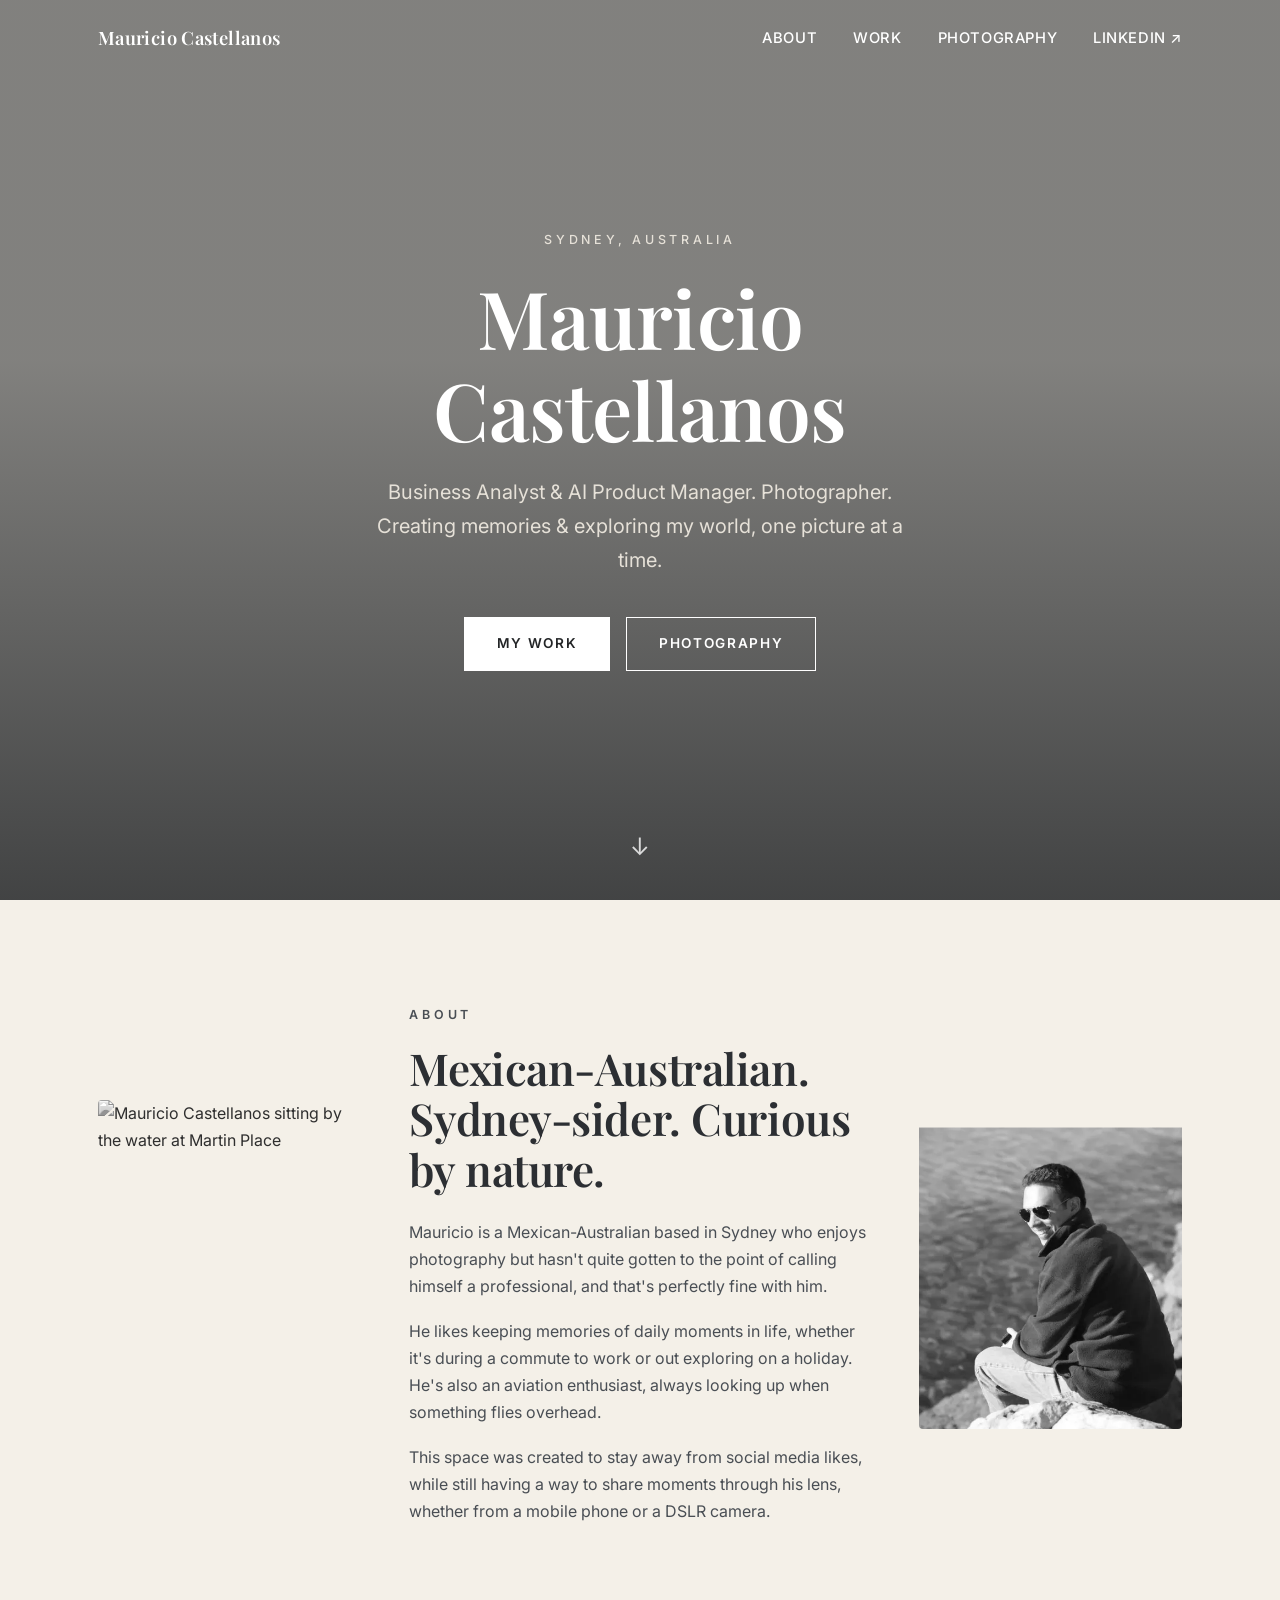
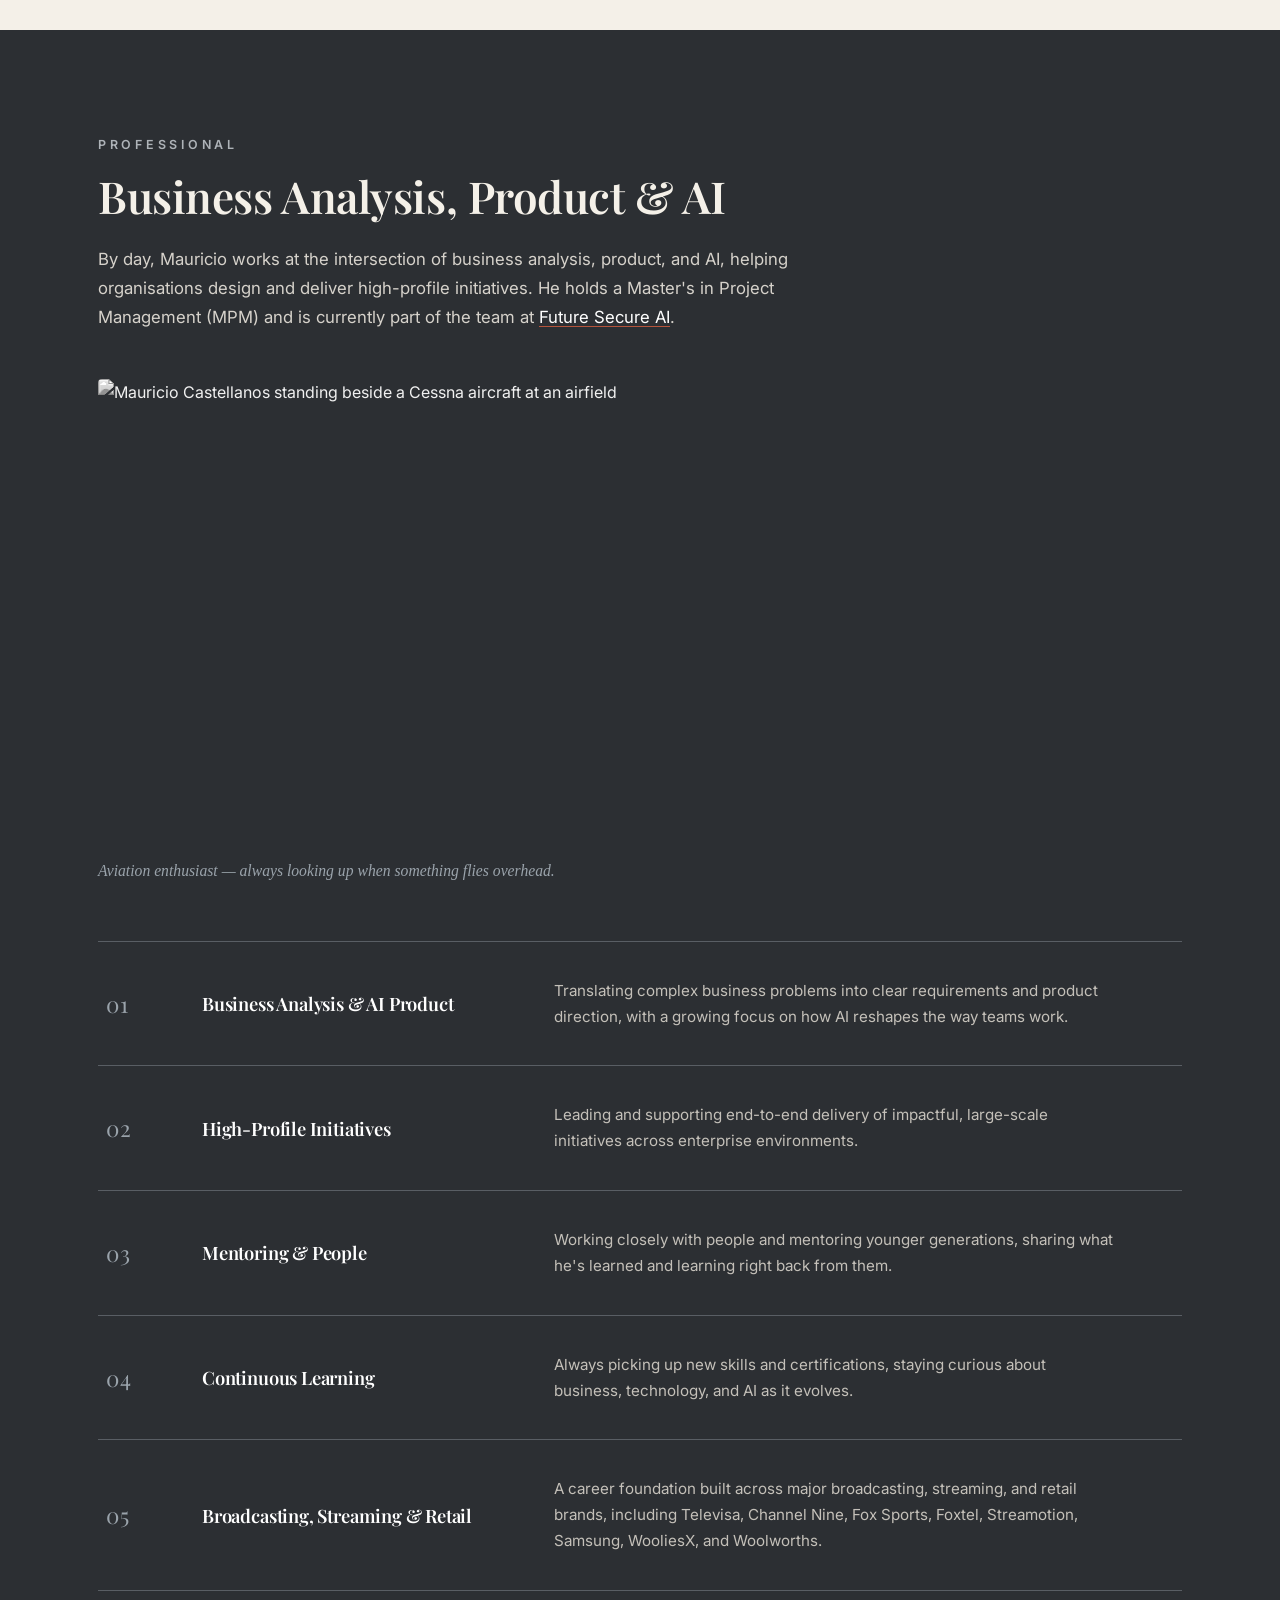
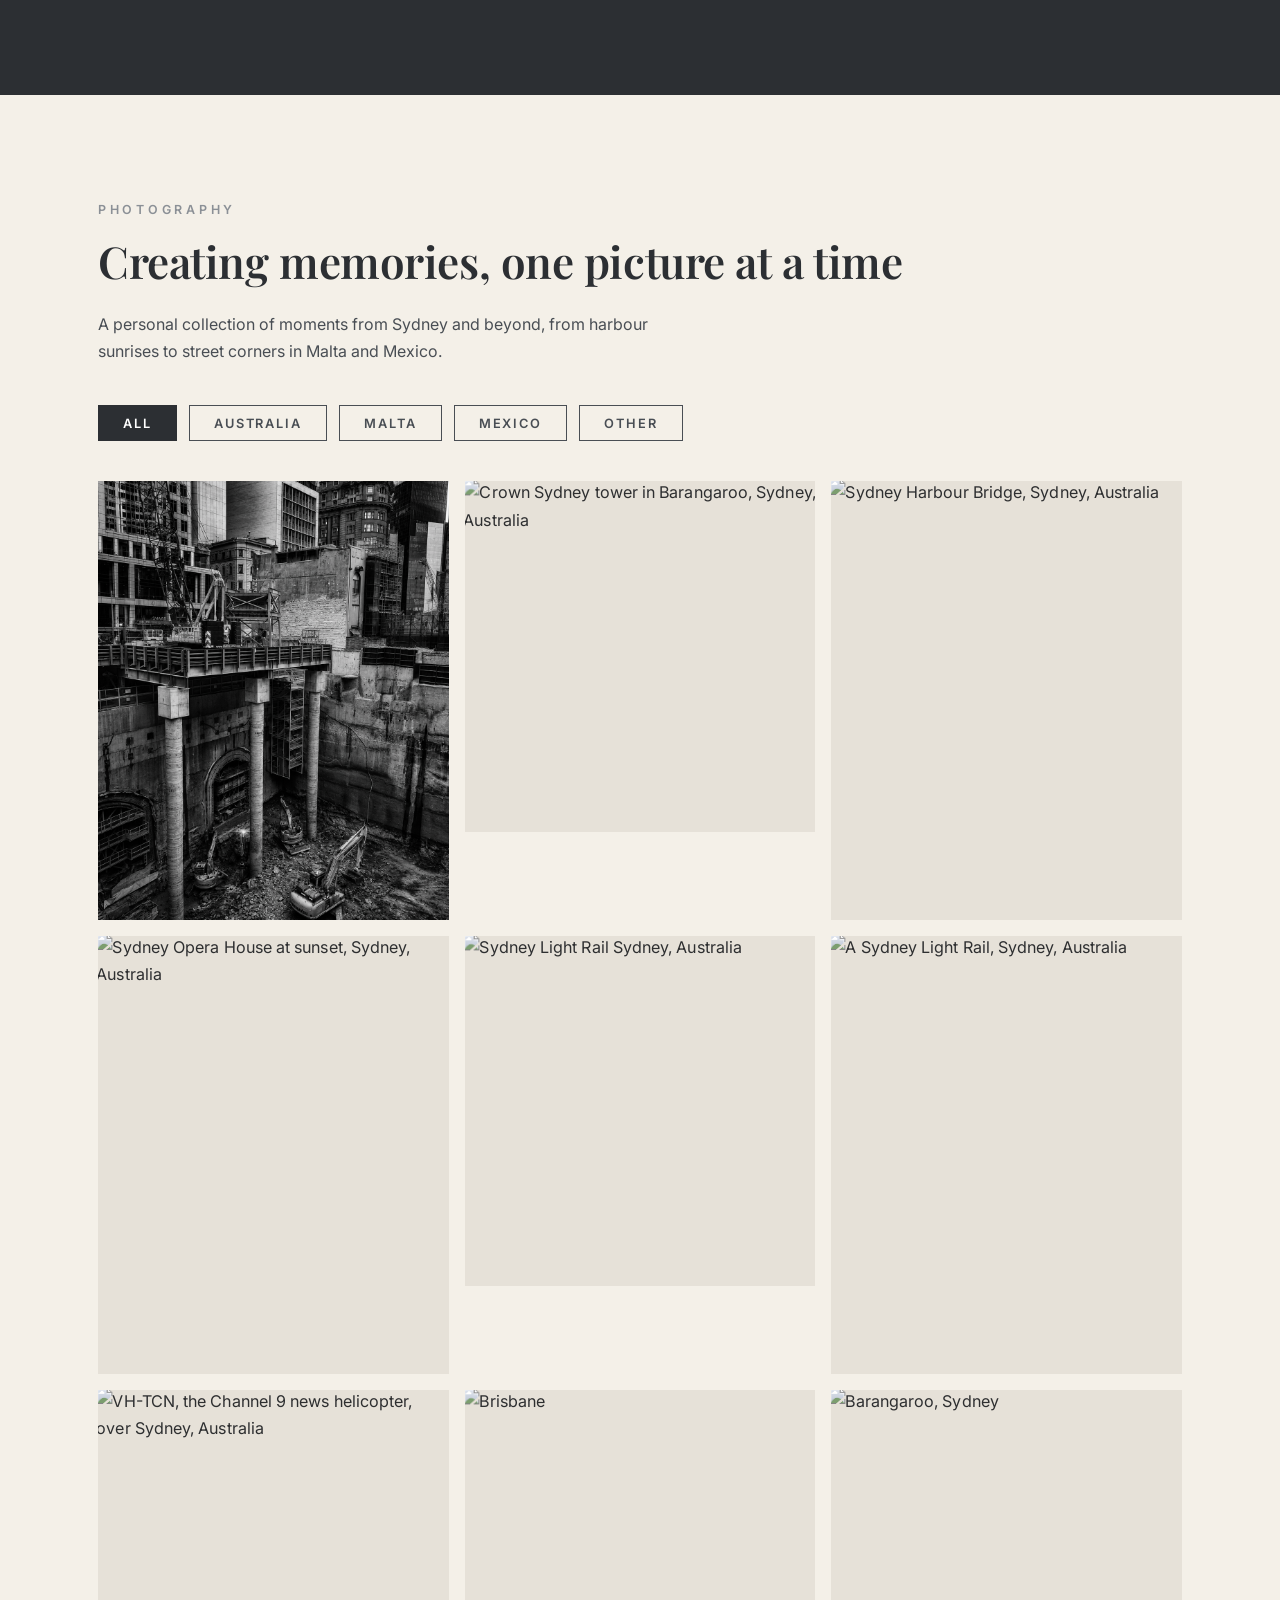
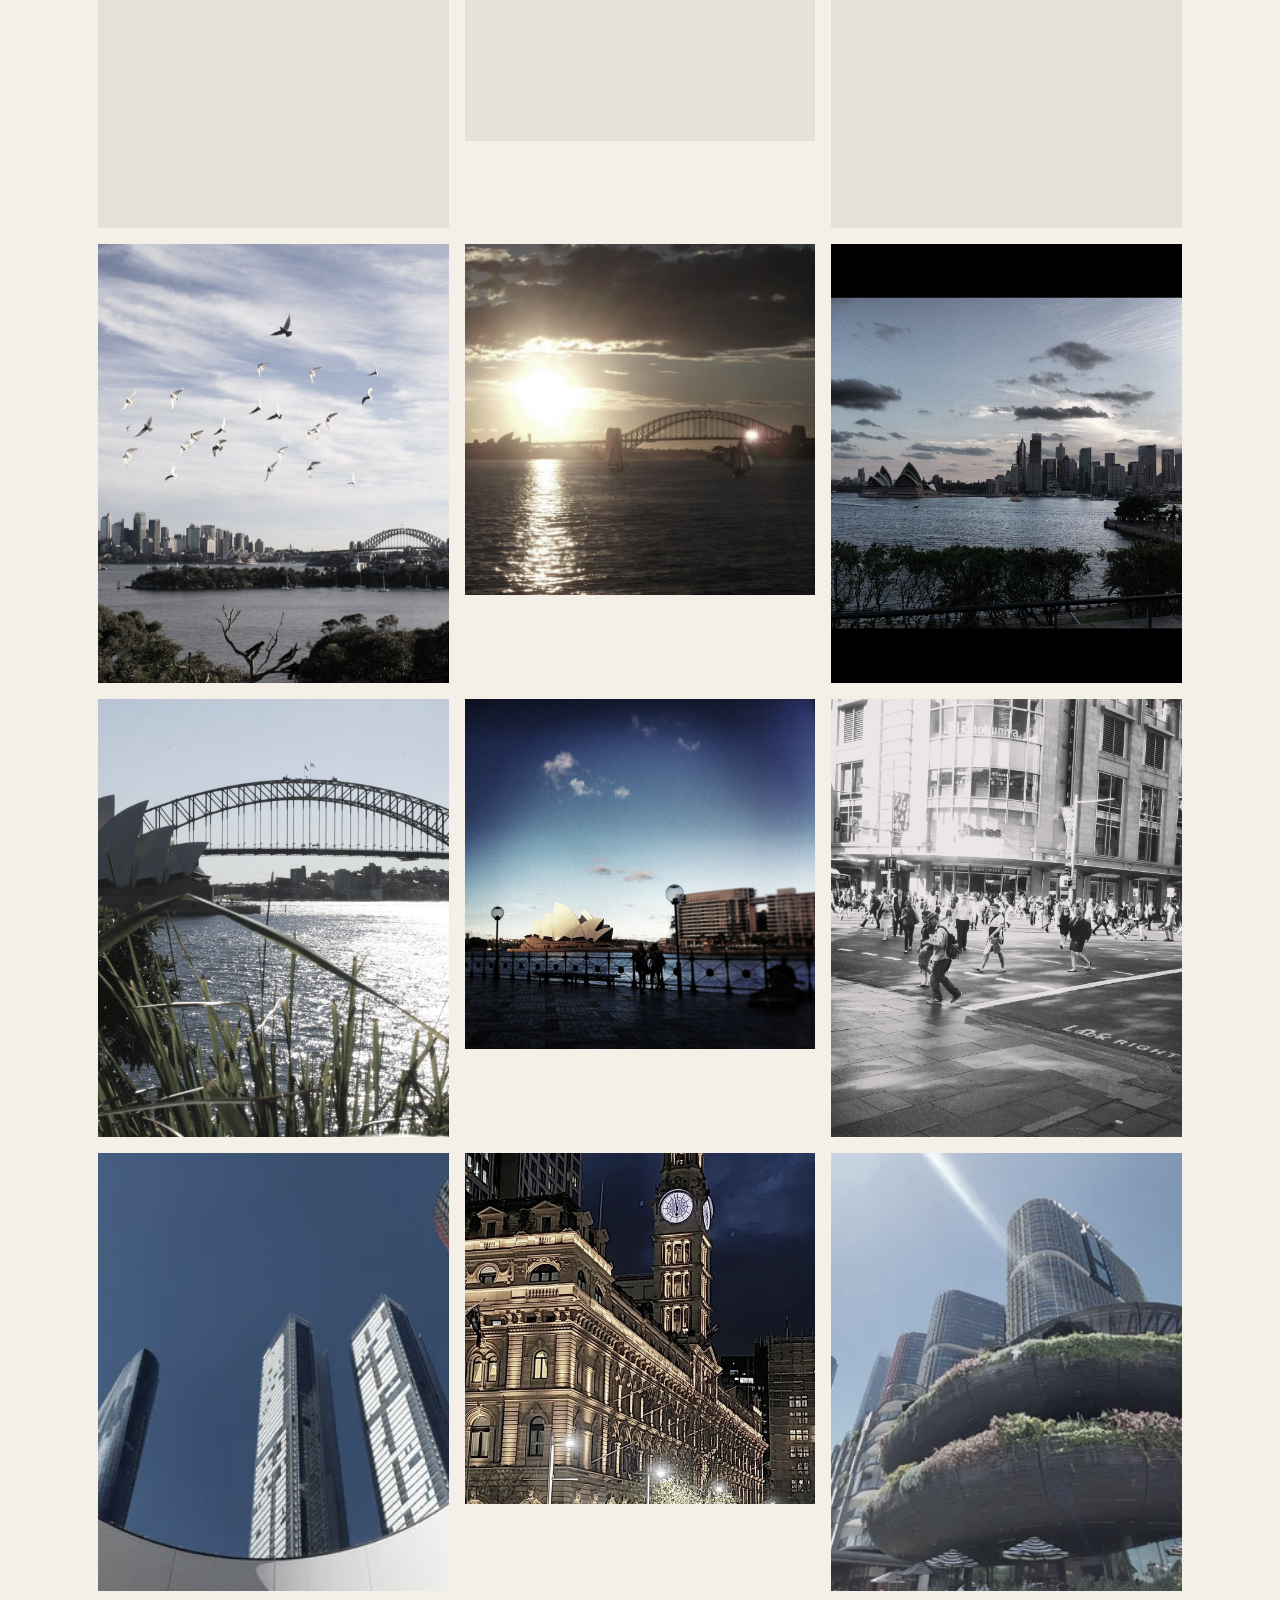
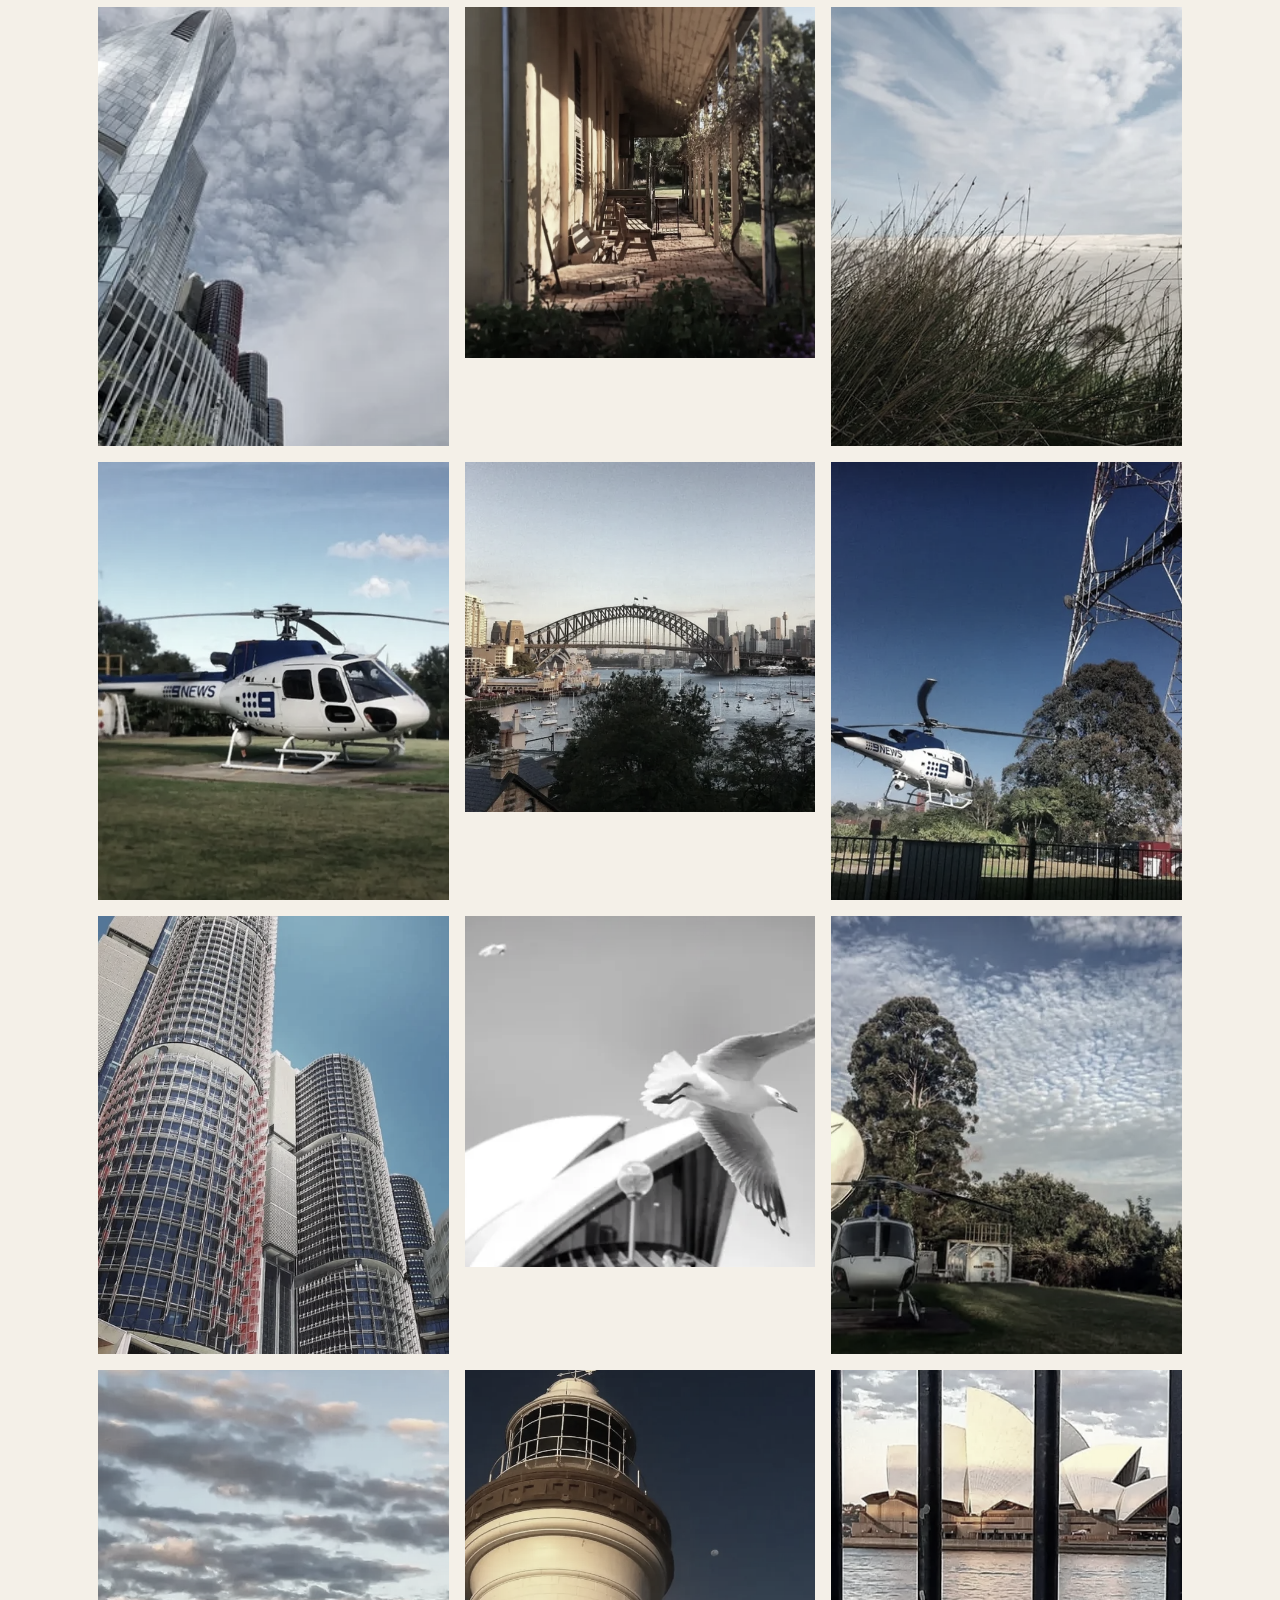
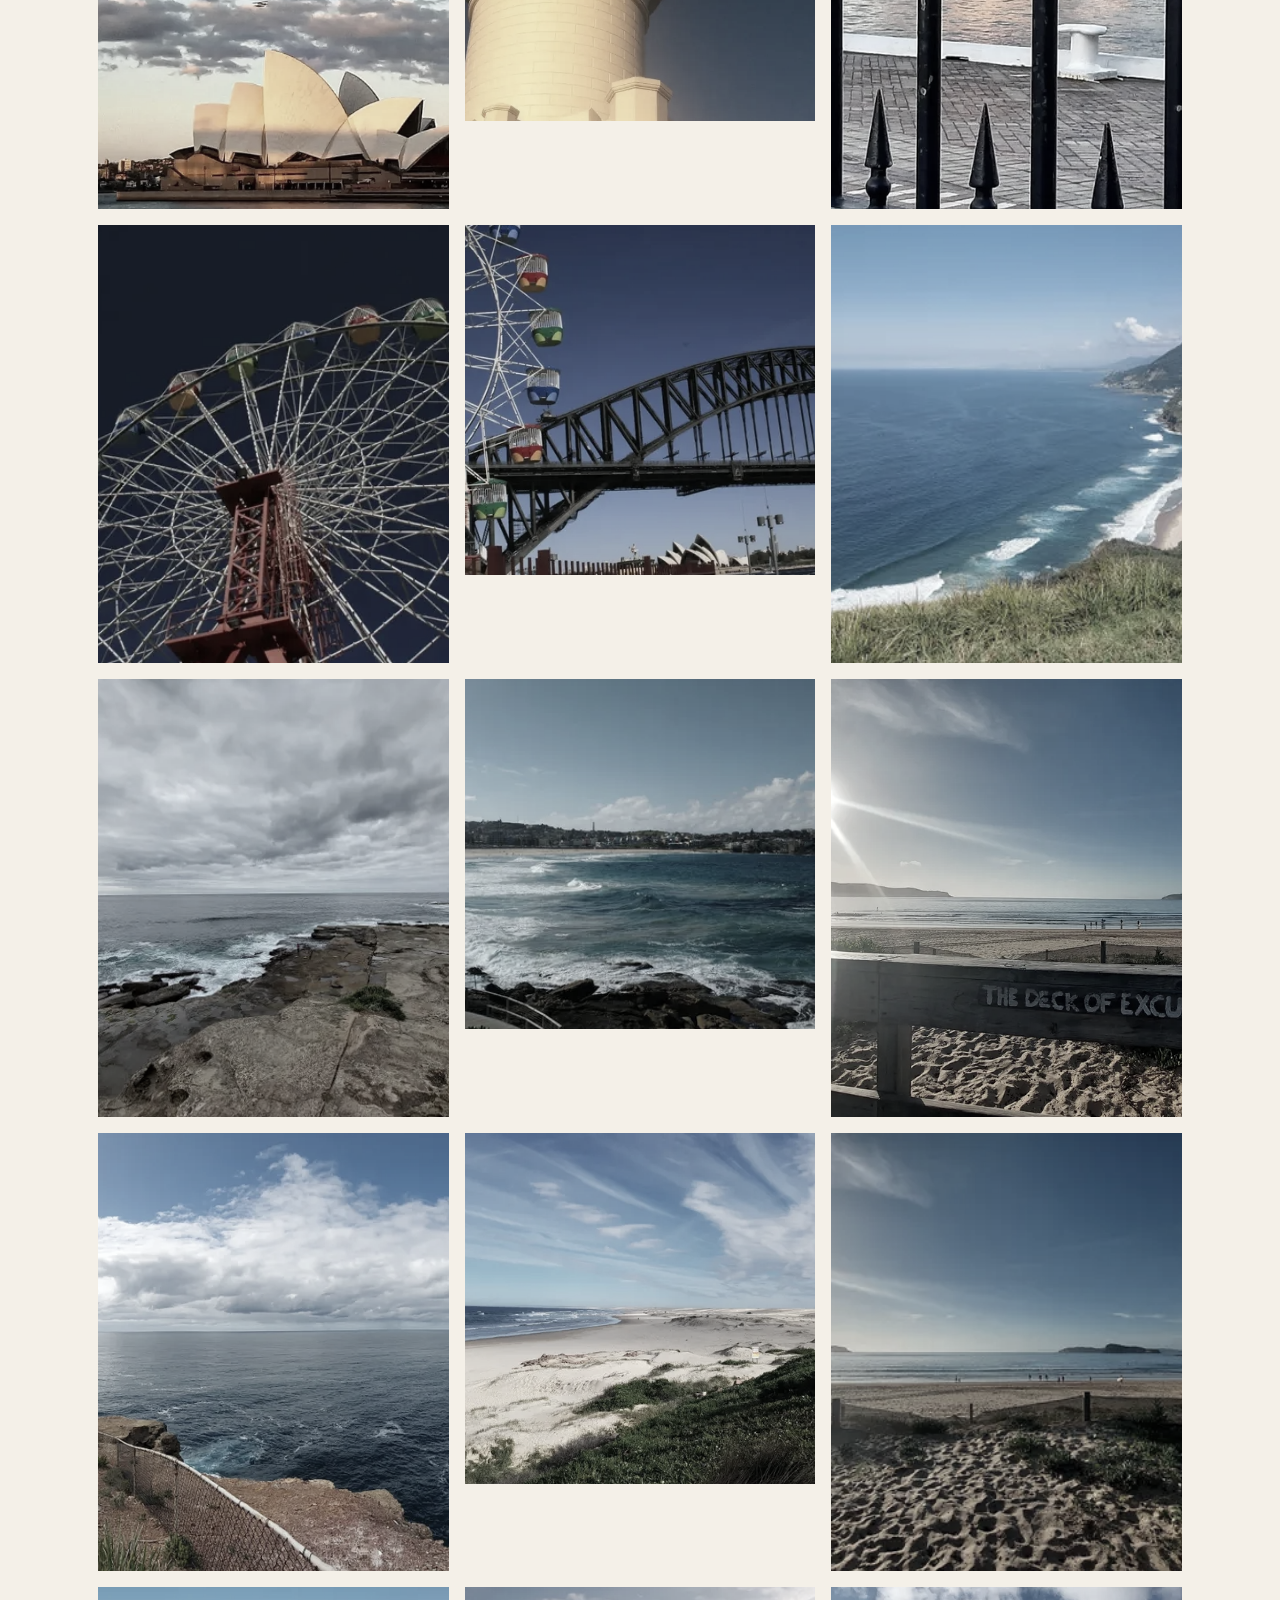
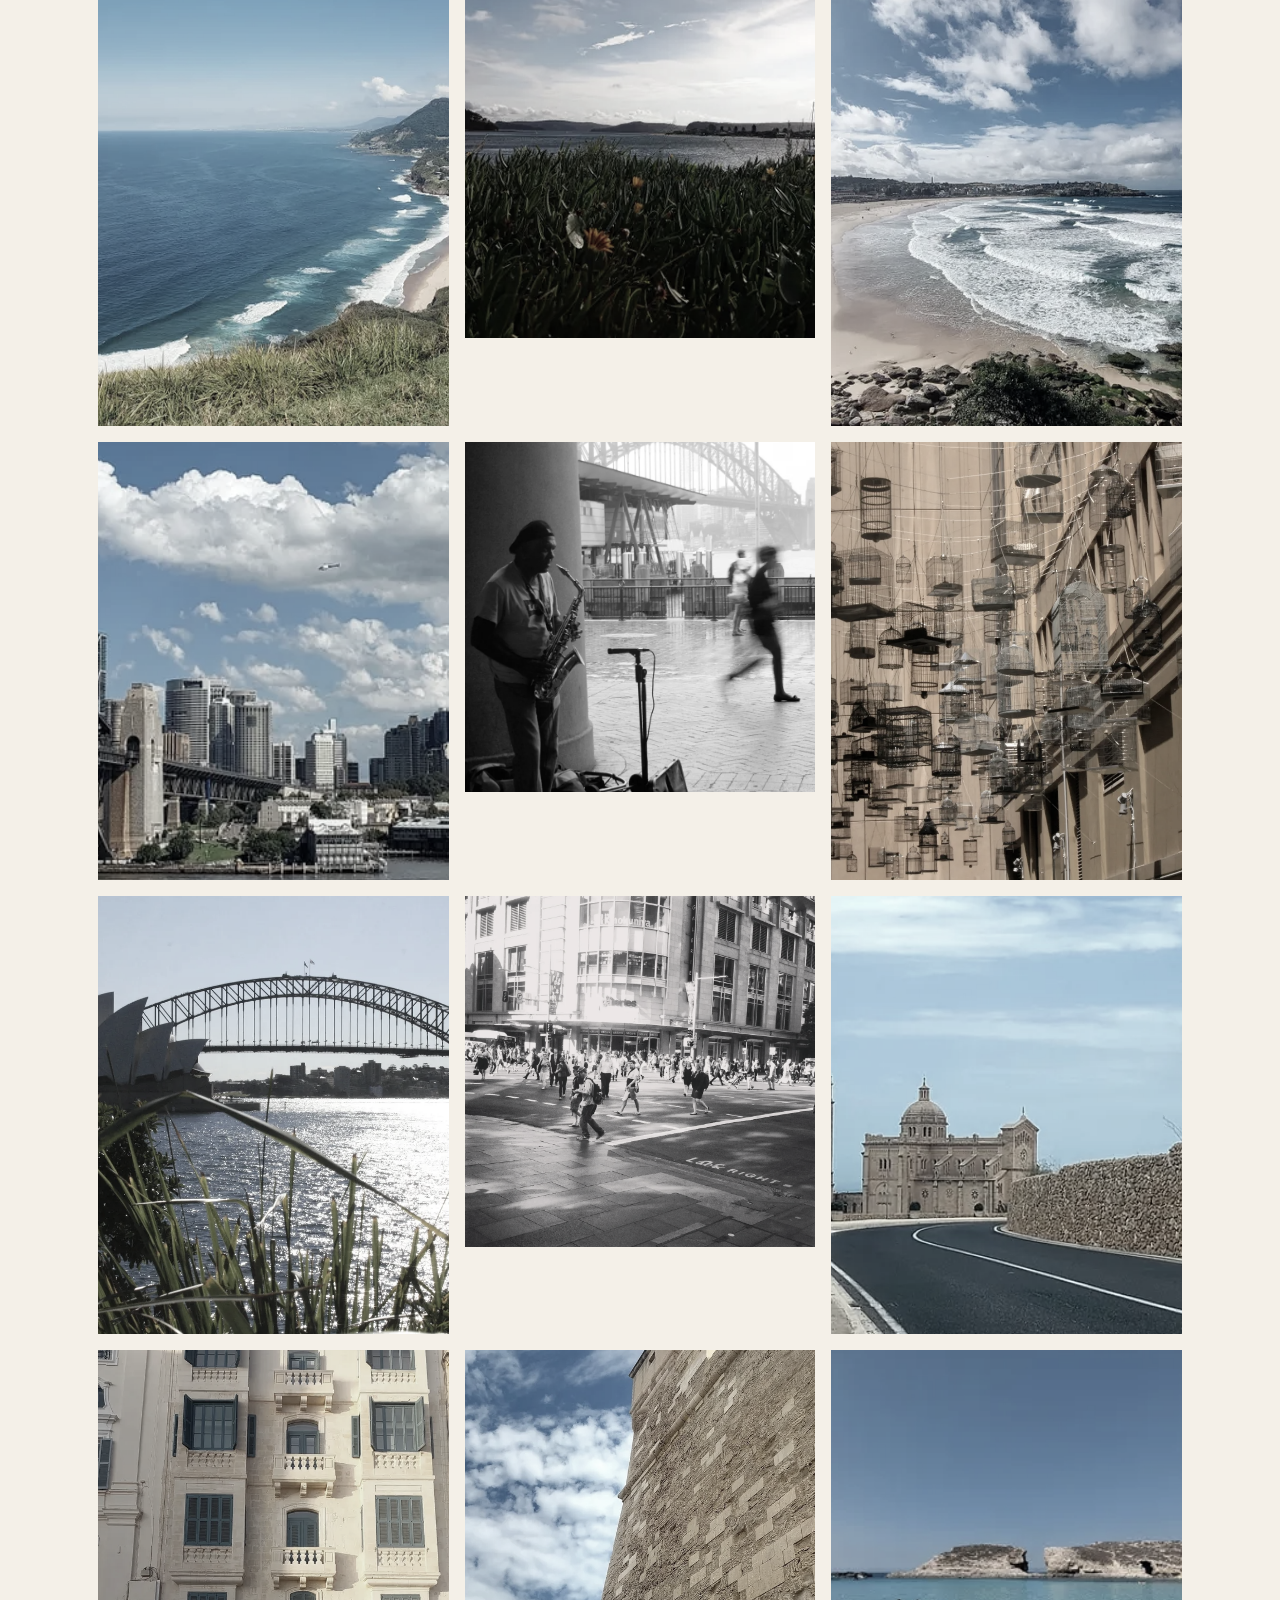
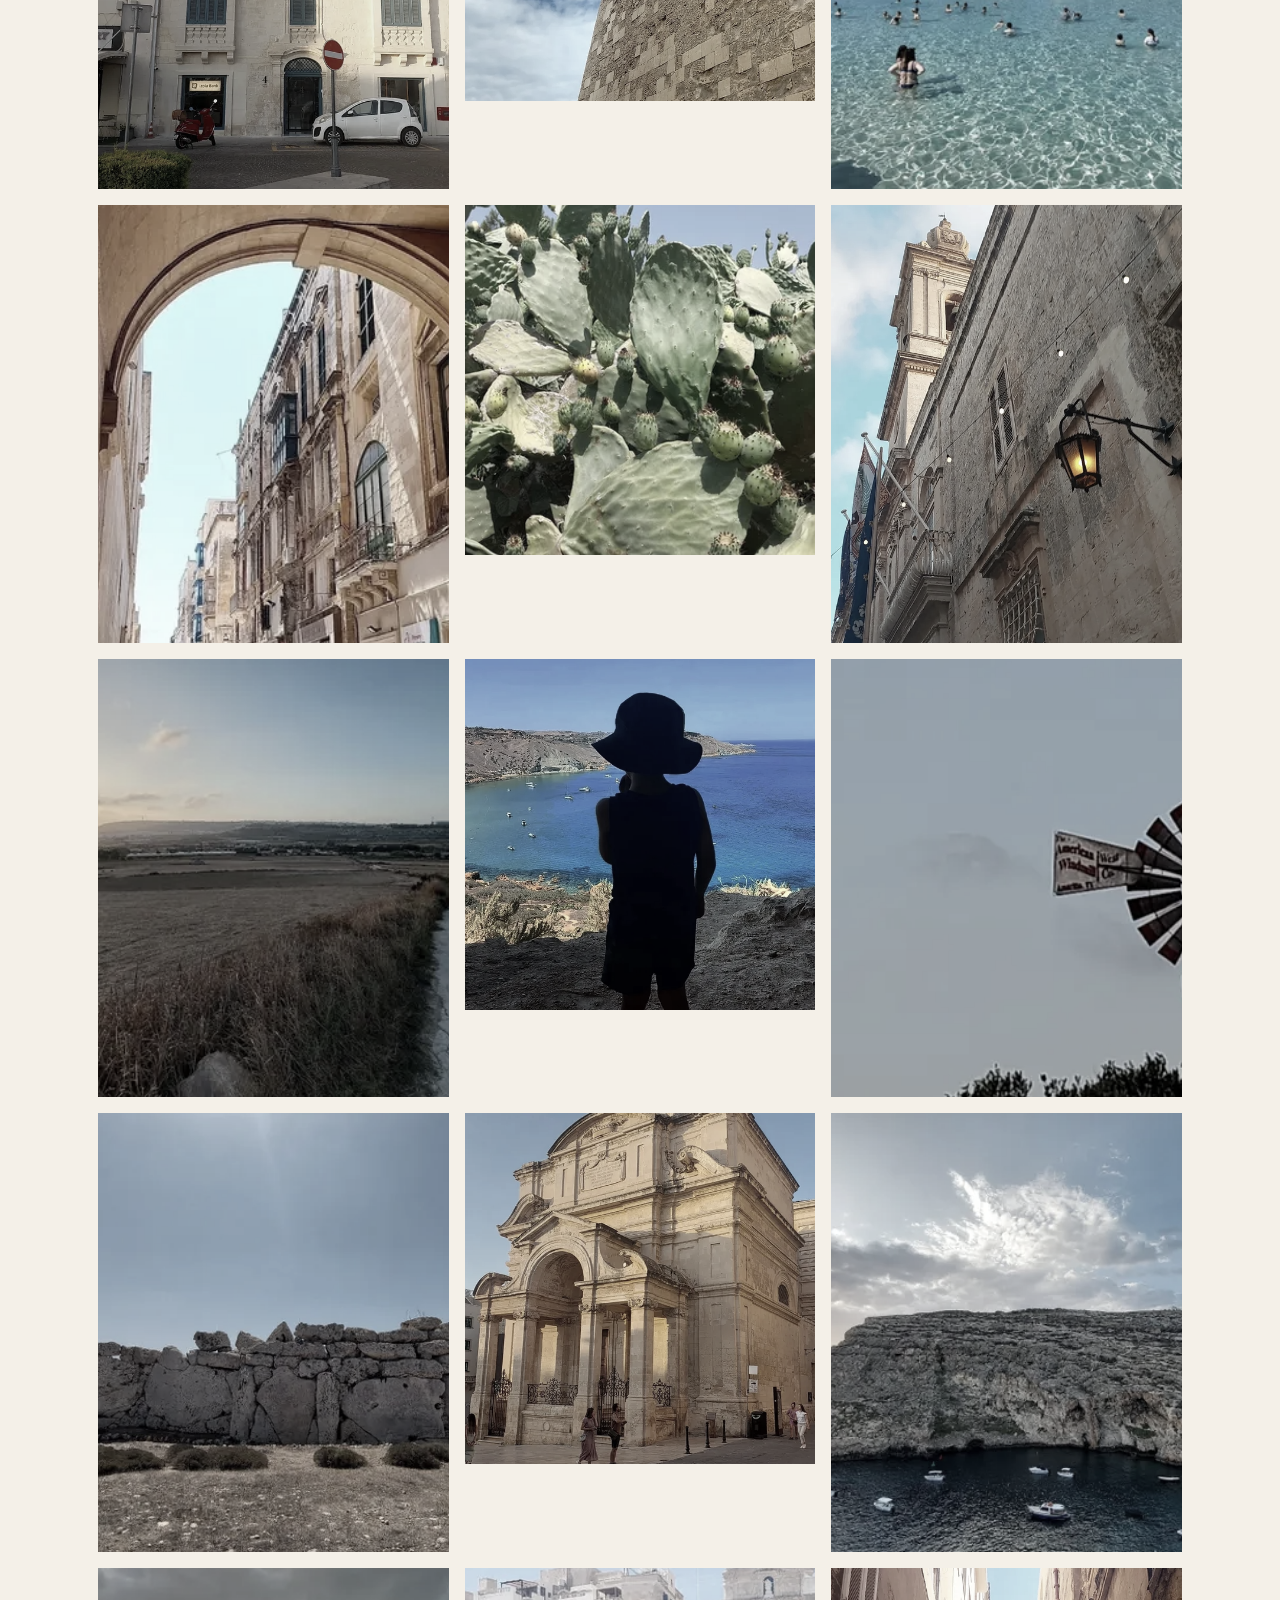
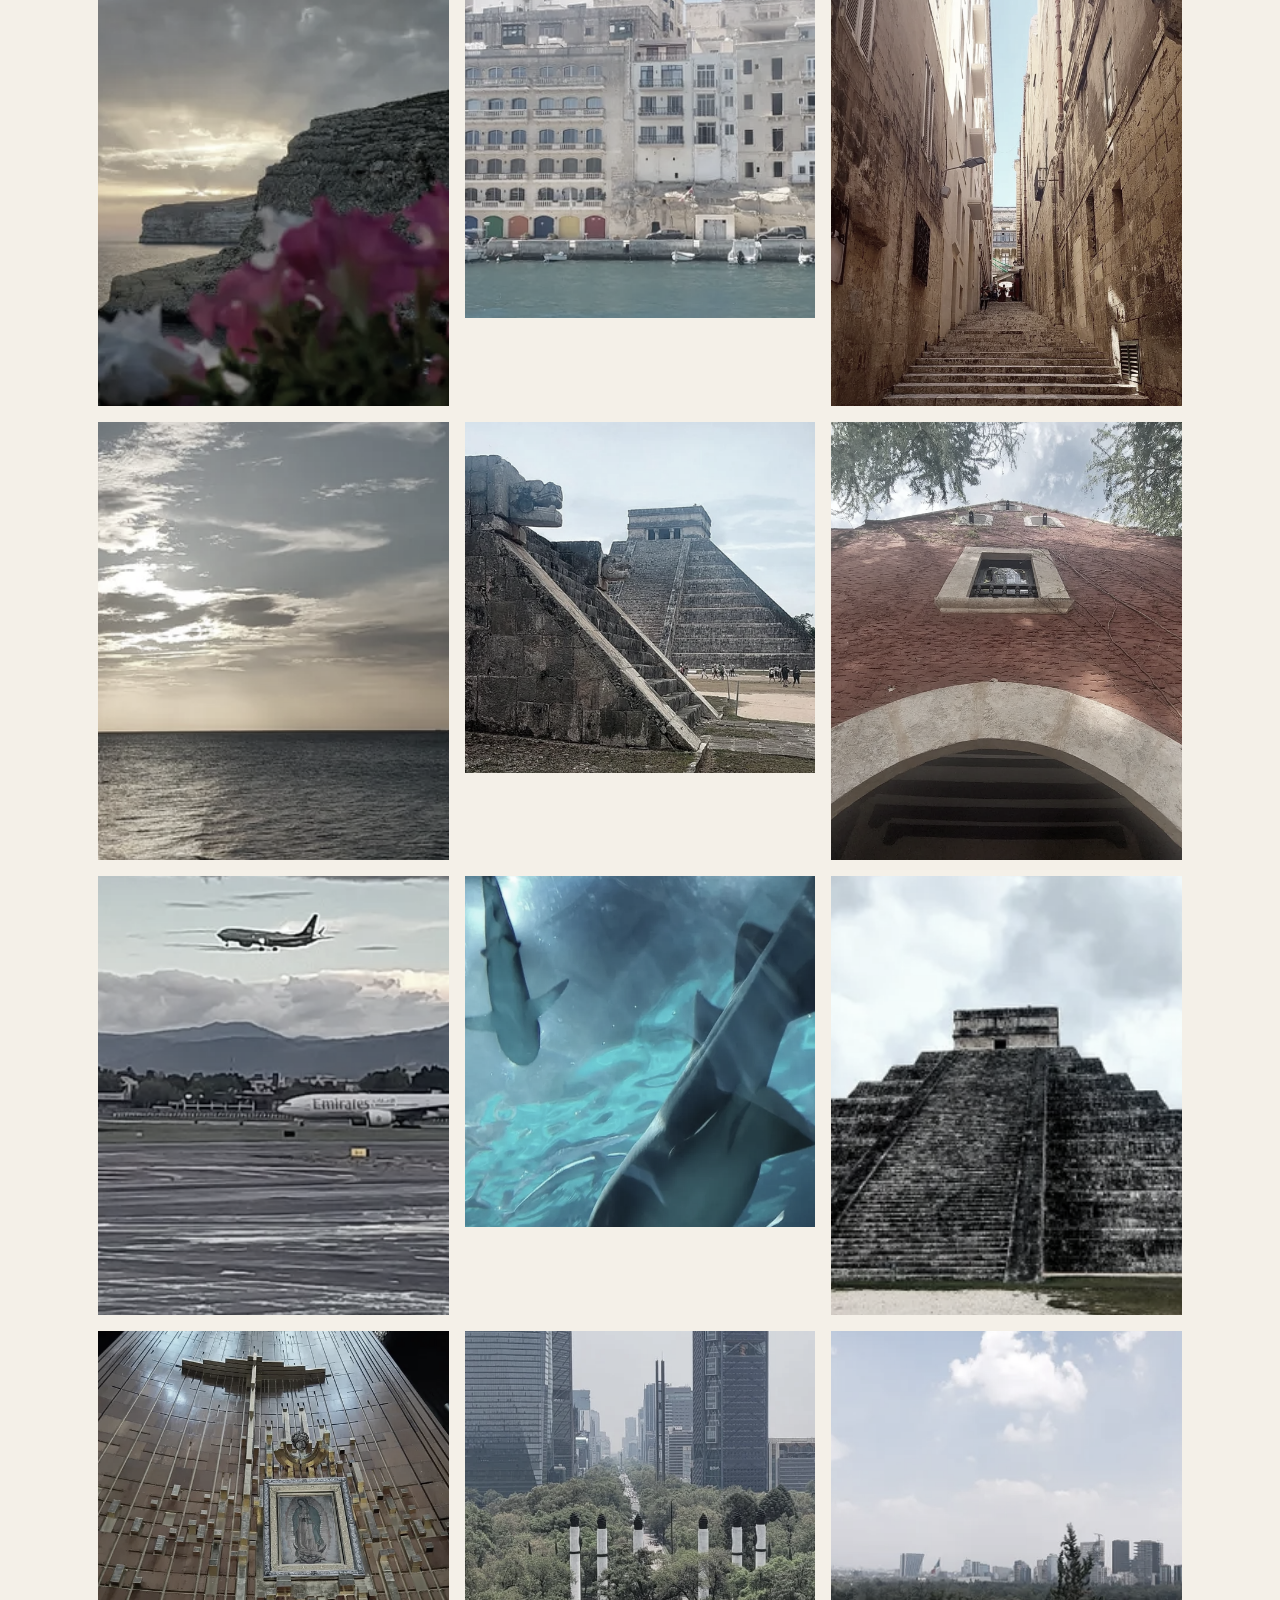
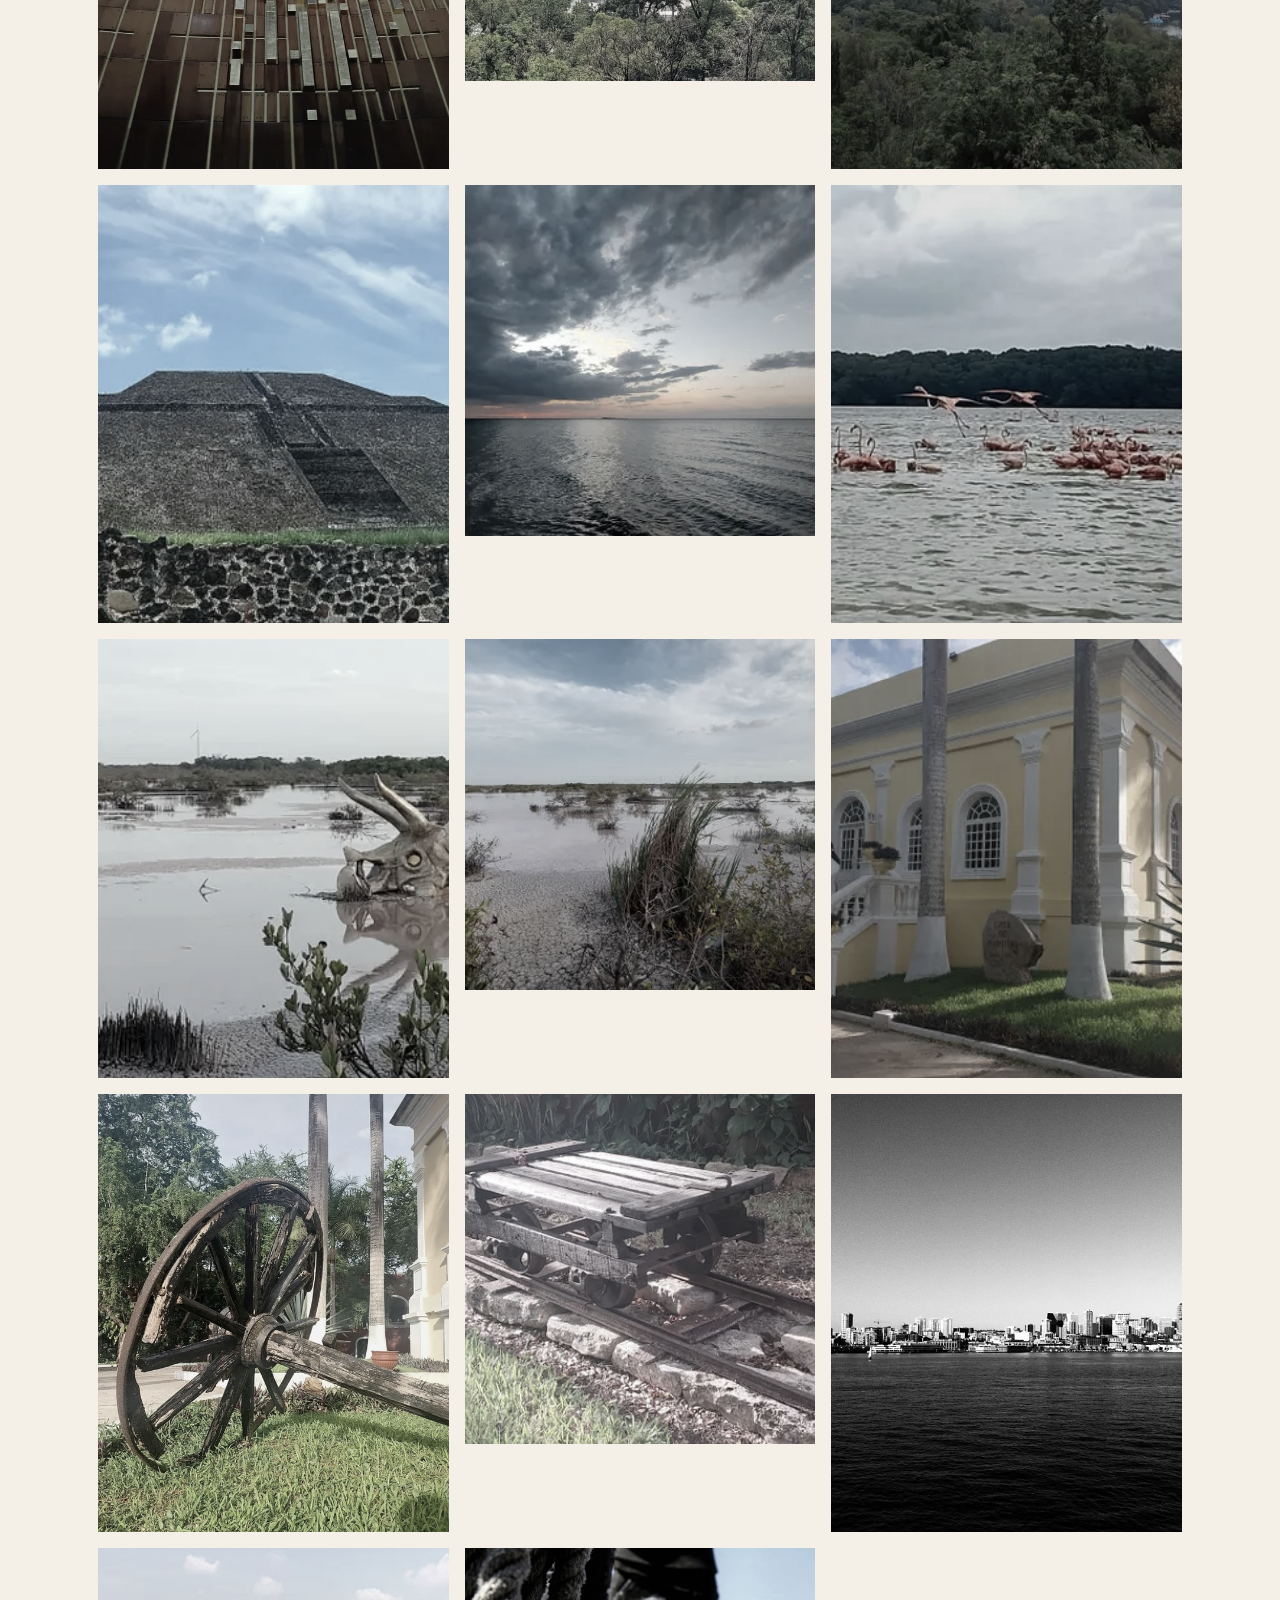
==== commit 2a92c28c: "Add aviation photo to Professional section" ====
--- a/index.html
+++ b/index.html
@@ -4,7 +4,7 @@
 <meta charset="UTF-8" />
 <meta name="viewport" content="width=device-width, initial-scale=1.0" />
 <title>Mauricio Castellanos | Business Analyst, AI Product Manager &amp; Photographer in Sydney</title>
-<meta name="description" content="Mauricio Castellanos: Business Analyst &amp; AI Product Manager based in Sydney, and photographer creating memories one picture at a time." />
+<meta name="description" content="Mauricio Castellanos: Business Analyst & AI Product Manager based in Sydney, and photographer creating memories one picture at a time." />
 <meta name="author" content="Mauricio Castellanos" />
 <meta name="robots" content="index, follow" />
 <meta name="theme-color" content="#232527" />
@@ -15,16 +15,16 @@
 <meta property="og:type" content="website" />
 <meta property="og:site_name" content="Mauricio Castellanos" />
 <meta property="og:url" content="https://mauriciocastellanos.com/" />
-<meta property="og:title" content="Mauricio Castellanos | Business Analyst, AI Product Manager &amp; Photographer in Sydney" />
-<meta property="og:description" content="Business Analyst &amp; AI Product Manager based in Sydney, and photographer creating memories one picture at a time." />
+<meta property="og:title" content="Mauricio Castellanos | Business Analyst, AI Product Manager & Photographer in Sydney" />
+<meta property="og:description" content="Business Analyst & AI Product Manager based in Sydney, and photographer creating memories one picture at a time." />
 <meta property="og:image" content="https://img1.wsimg.com/isteam/ip/79b6df4d-89a9-4ef1-acb4-21cdbae3923c/1000062877.jpg/:/cr=t:0%25,l:0%25,w:100%25,h:100%25/rs=w:1200,cg:true" />
 <meta property="og:image:alt" content="Sydney Harbour at dusk" />
 <meta property="og:locale" content="en_AU" />
 
 <!-- Twitter card -->
 <meta name="twitter:card" content="summary_large_image" />
-<meta name="twitter:title" content="Mauricio Castellanos | Business Analyst, AI Product Manager &amp; Photographer in Sydney" />
-<meta name="twitter:description" content="Business Analyst &amp; AI Product Manager based in Sydney, and photographer creating memories one picture at a time." />
+<meta name="twitter:title" content="Mauricio Castellanos | Business Analyst, AI Product Manager & Photographer in Sydney" />
+<meta name="twitter:description" content="Business Analyst & AI Product Manager based in Sydney, and photographer creating memories one picture at a time." />
 <meta name="twitter:image" content="https://img1.wsimg.com/isteam/ip/79b6df4d-89a9-4ef1-acb4-21cdbae3923c/1000062877.jpg/:/cr=t:0%25,l:0%25,w:100%25,h:100%25/rs=w:1200,cg:true" />
 
 <link rel="preconnect" href="https://fonts.googleapis.com" />
@@ -115,6 +115,11 @@
     <h2>Business Analysis, Product &amp; AI</h2>
     <p class="work-intro">By day, Mauricio works at the intersection of business analysis, product, and AI, helping organisations design and deliver high-profile initiatives. He holds a Master's in Project Management (MPM) and is currently part of the team at <a href="https://www.futuresecure.ai" target="_blank" rel="noopener noreferrer">Future Secure AI</a>.</p>
 
+    <figure class="work-photo">
+      <img src="Pictures/Australia/img_2_1781832417110.jpg" alt="Mauricio Castellanos standing beside a Cessna aircraft at an airfield" loading="lazy" />
+      <figcaption>Aviation enthusiast &mdash; always looking up when something flies overhead.</figcaption>
+    </figure>
+
     <div class="work-grid">
       <div class="work-card">
         <span class="work-icon">01</span>
--- a/styles.css
+++ b/styles.css
@@ -1,4 +1,3 @@
-/* styles.css — v2 */
 :root {
   --black: #232527;
   --near-black: #2c2f33;
@@ -310,6 +309,24 @@
 }
 
 .work-intro a:hover { text-decoration-color: var(--white); }
+
+.work-photo { margin-bottom: 3.5rem; }
+
+.work-photo img {
+  width: 100%;
+  aspect-ratio: 21 / 9;
+  object-fit: cover;
+  filter: grayscale(100%);
+  border-radius: 4px;
+}
+
+.work-photo figcaption {
+  margin-top: 0.9rem;
+  font-family: 'Playfair Display', serif;
+  font-style: italic;
+  color: var(--accent2);
+  font-size: 0.98rem;
+}
 
 .work-grid {
   display: flex;
@@ -574,7 +591,7 @@
     pointer-events: auto;
   }
 
-  /* Hamburger to X animation */
+  /* Hamburger → X animation */
   .nav-open .nav-toggle span:nth-child(1) { transform: translateY(7px) rotate(45deg); }
   .nav-open .nav-toggle span:nth-child(2) { opacity: 0; transform: scaleX(0); }
   .nav-open .nav-toggle span:nth-child(3) { transform: translateY(-7px) rotate(-45deg); }
@@ -585,6 +602,8 @@
   }
 
   .about-image { max-width: 360px; margin: 0 auto; width: 100%; }
+
+  .work-photo img { aspect-ratio: 4 / 3; }
 
   .gallery-grid { grid-template-columns: repeat(2, 1fr); }
 
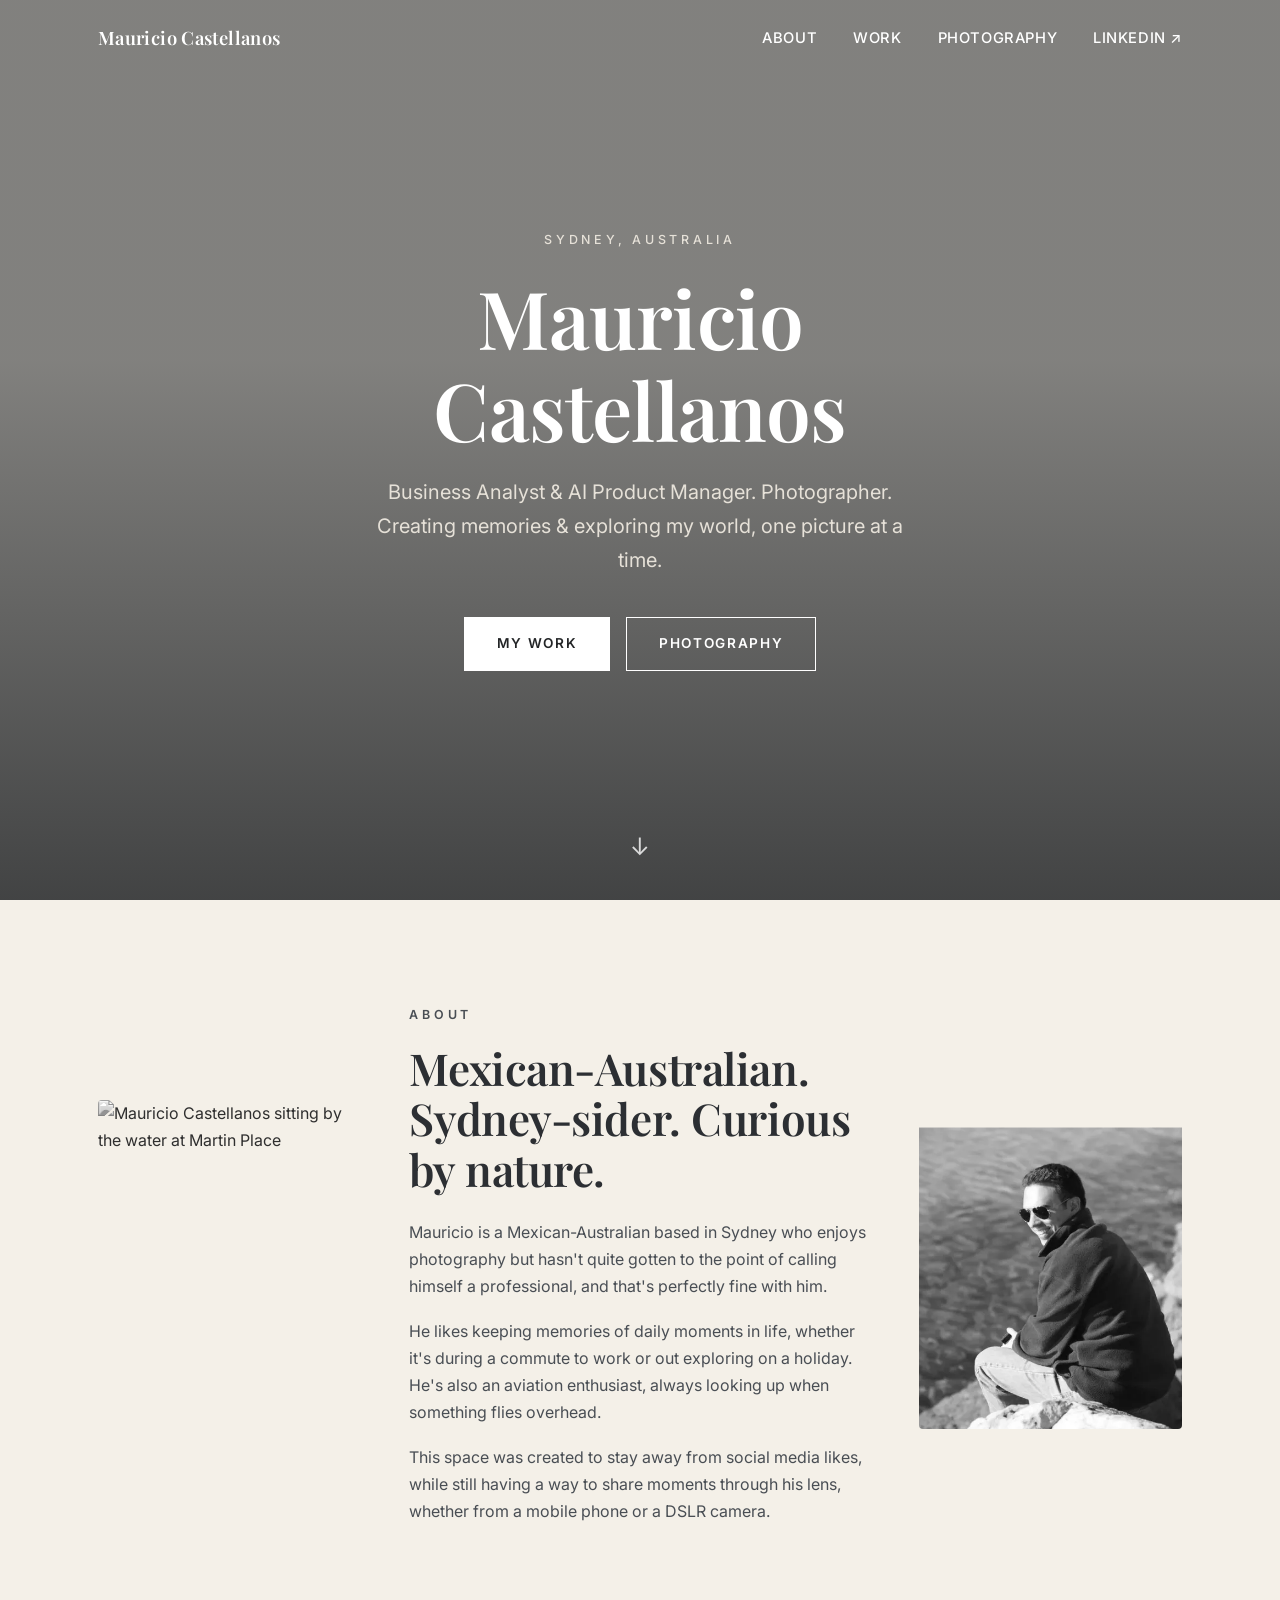
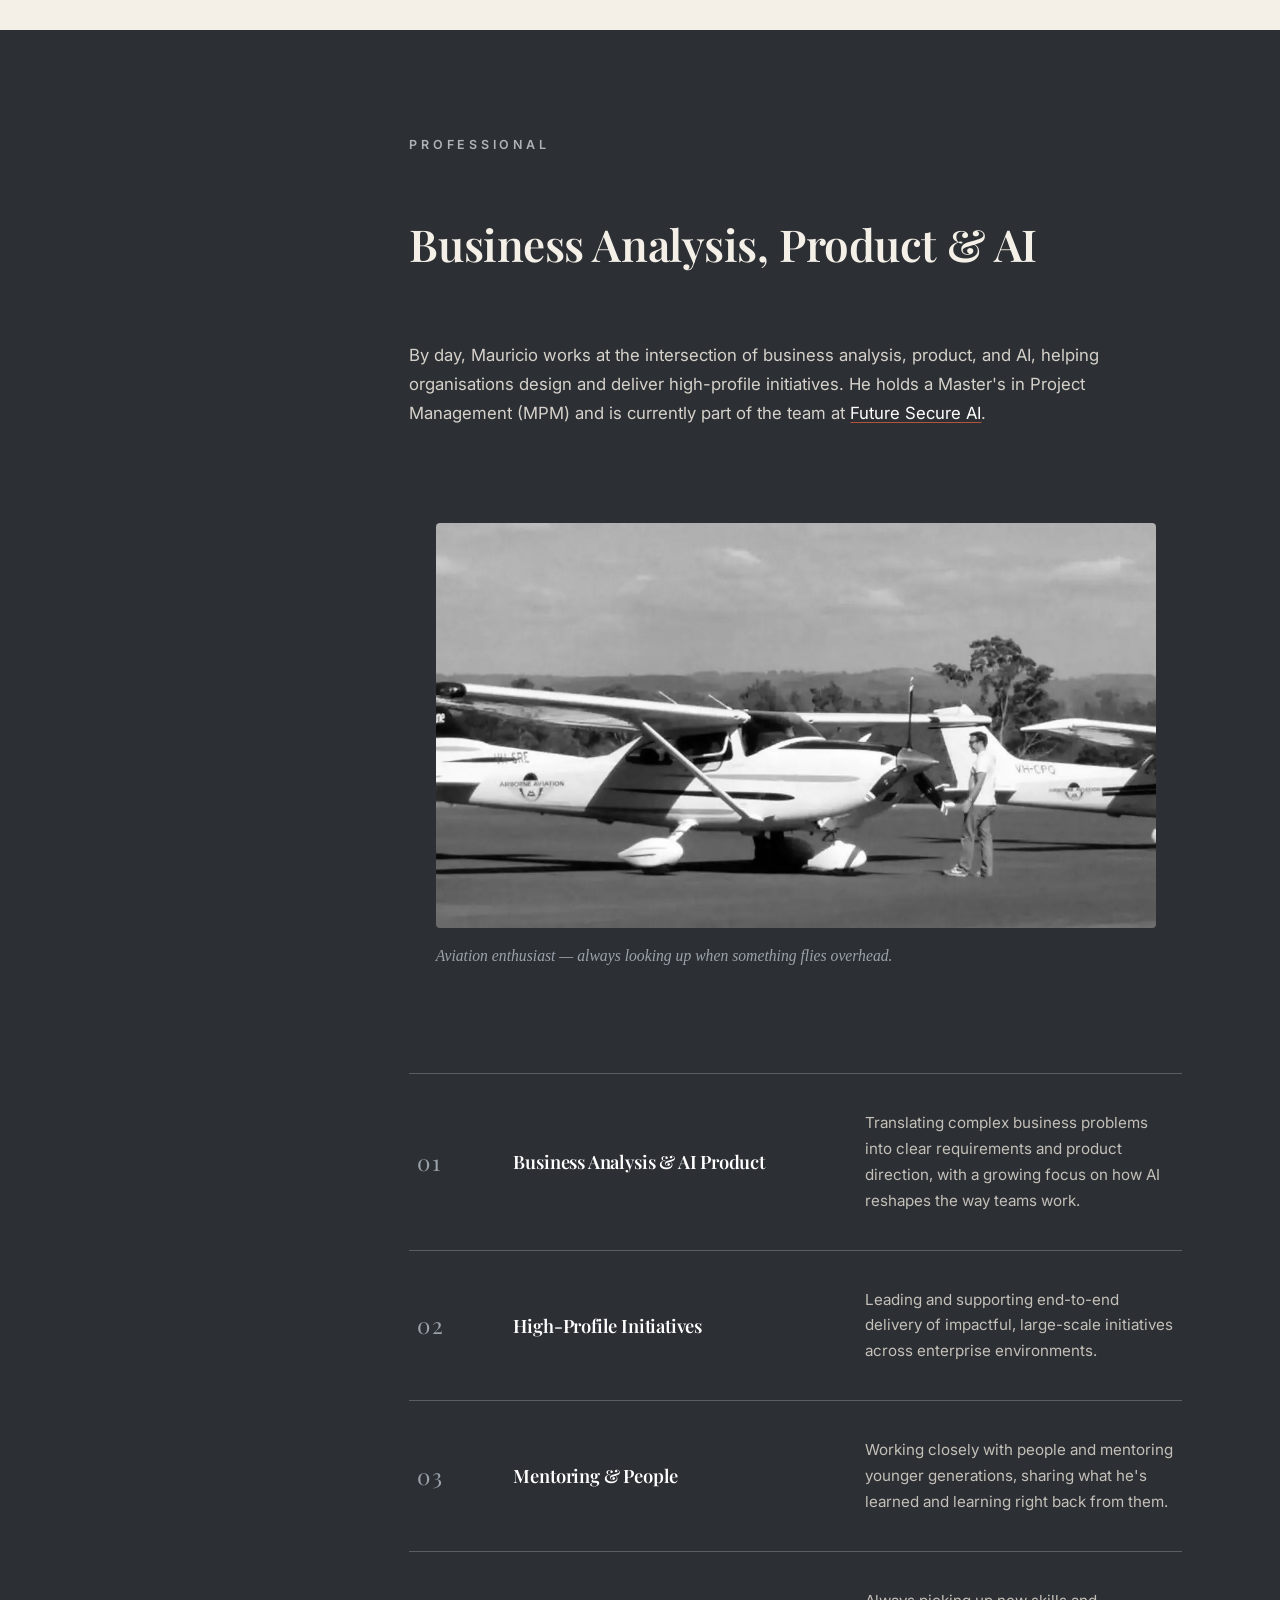
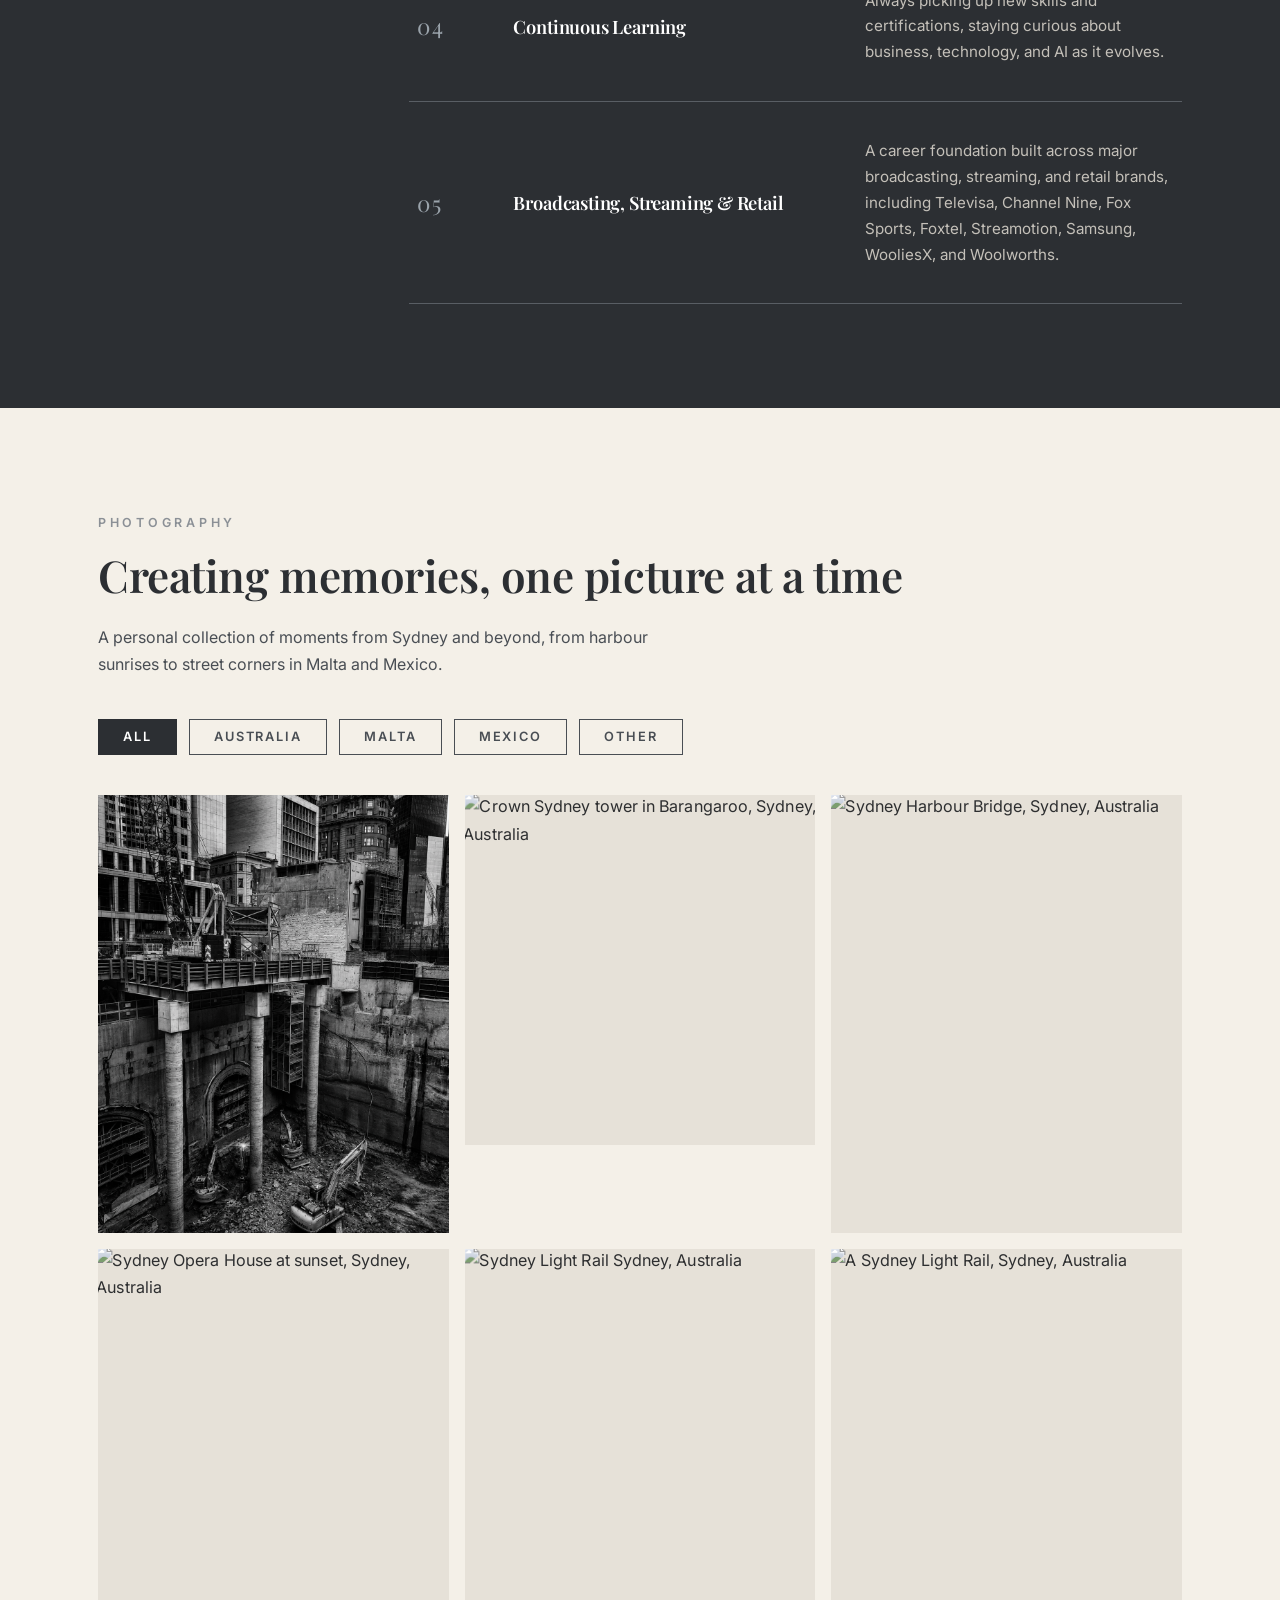
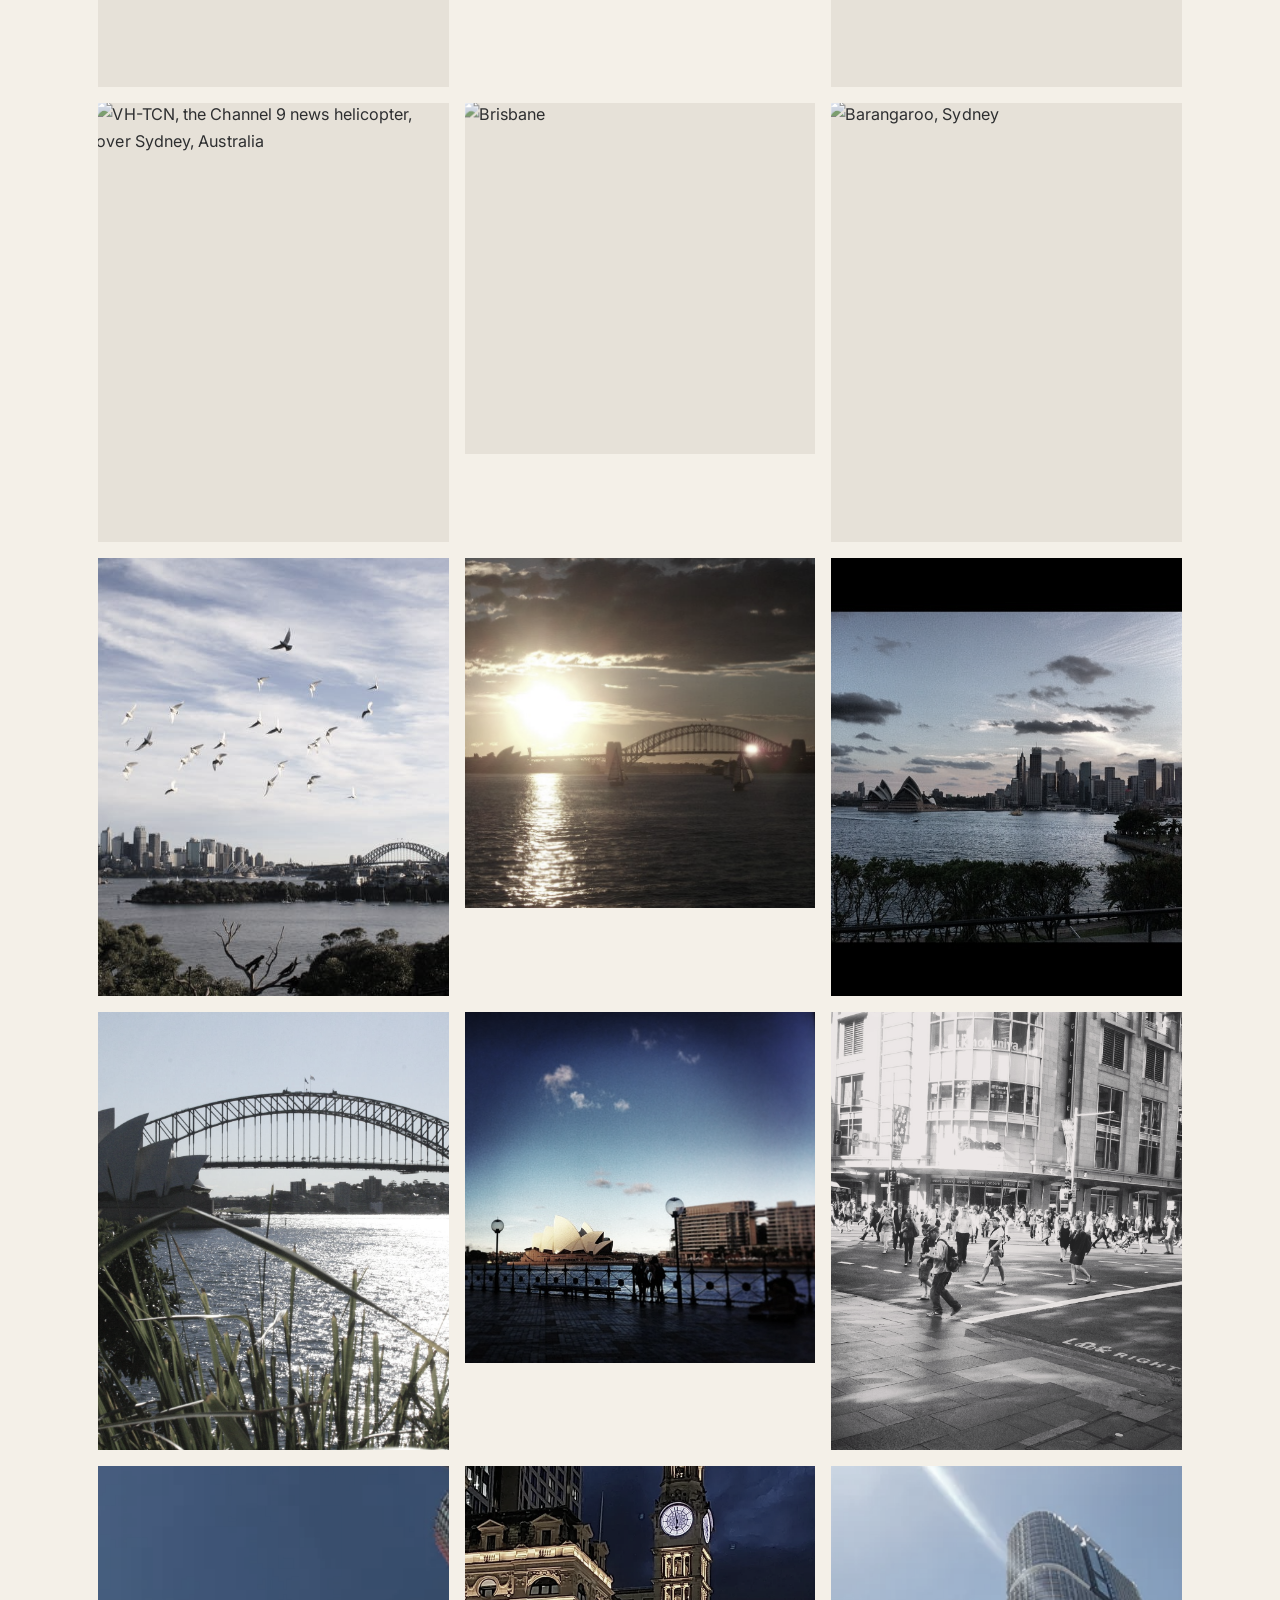
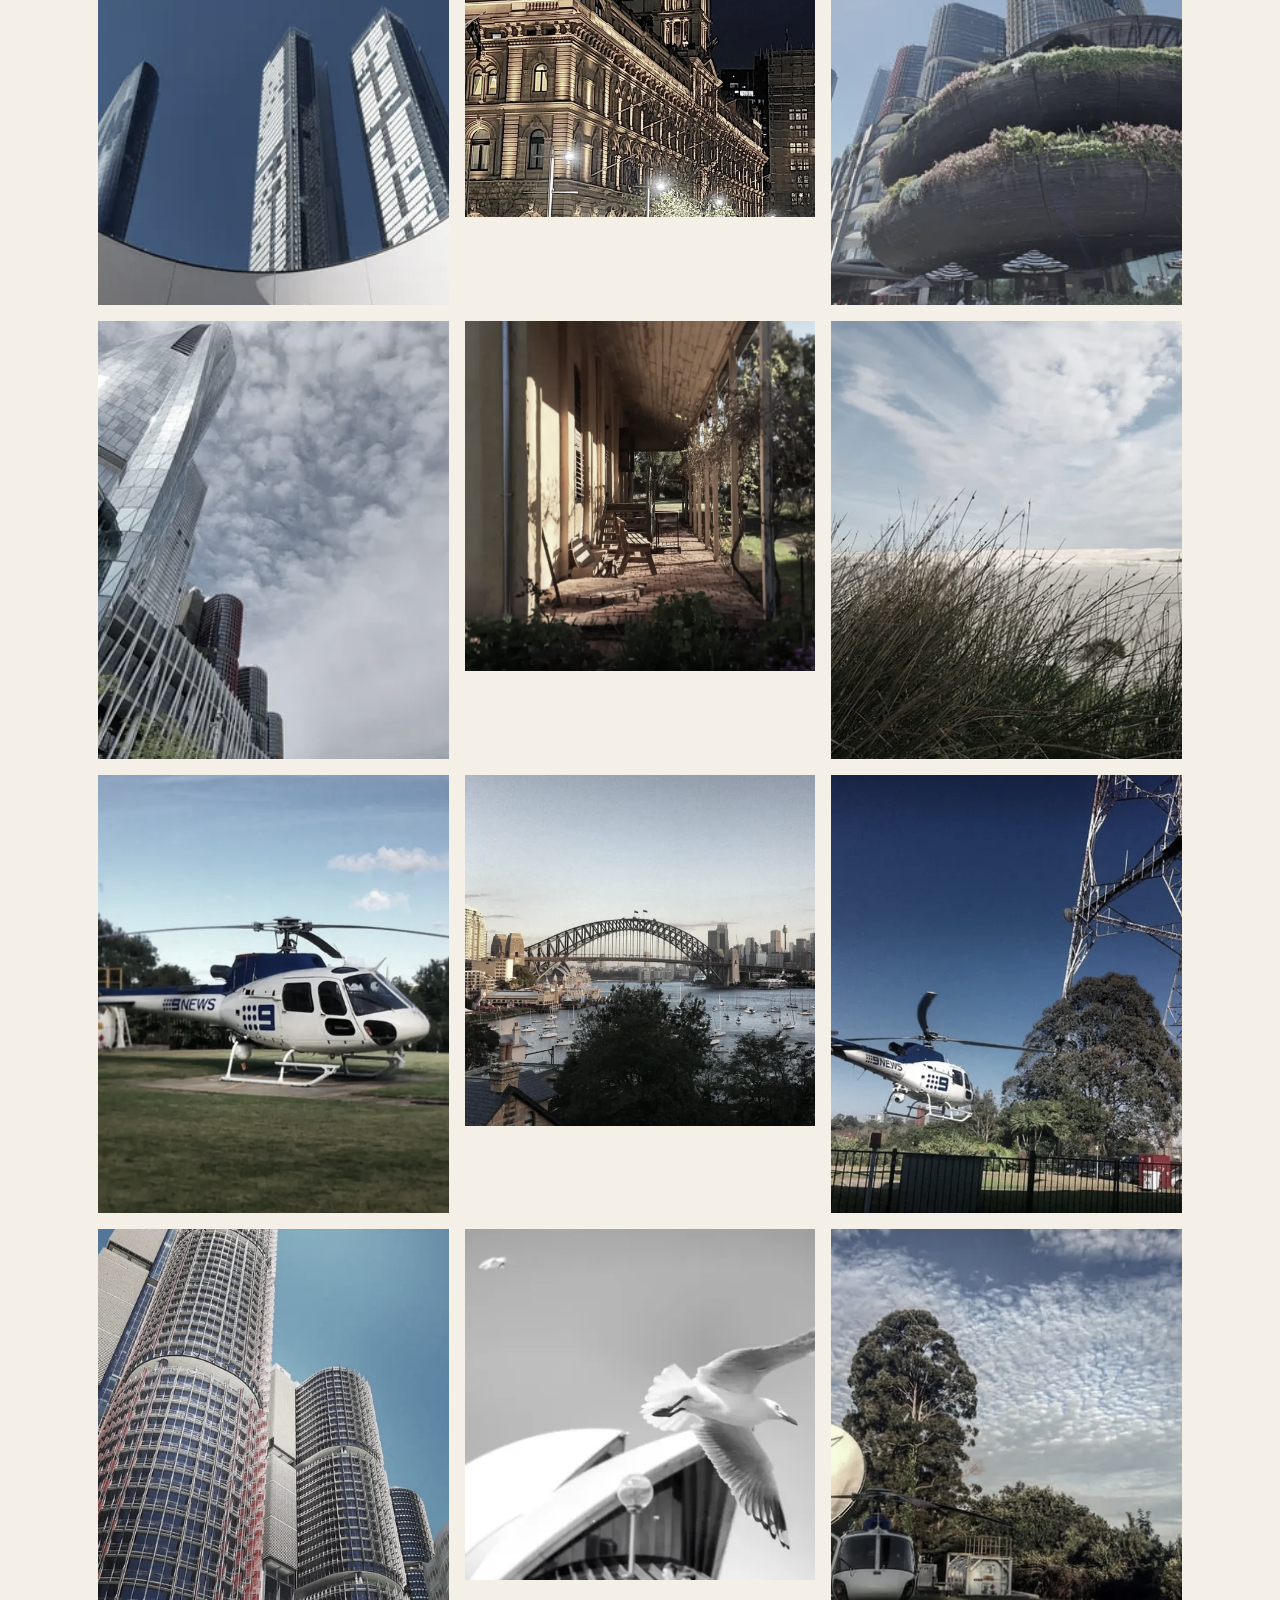
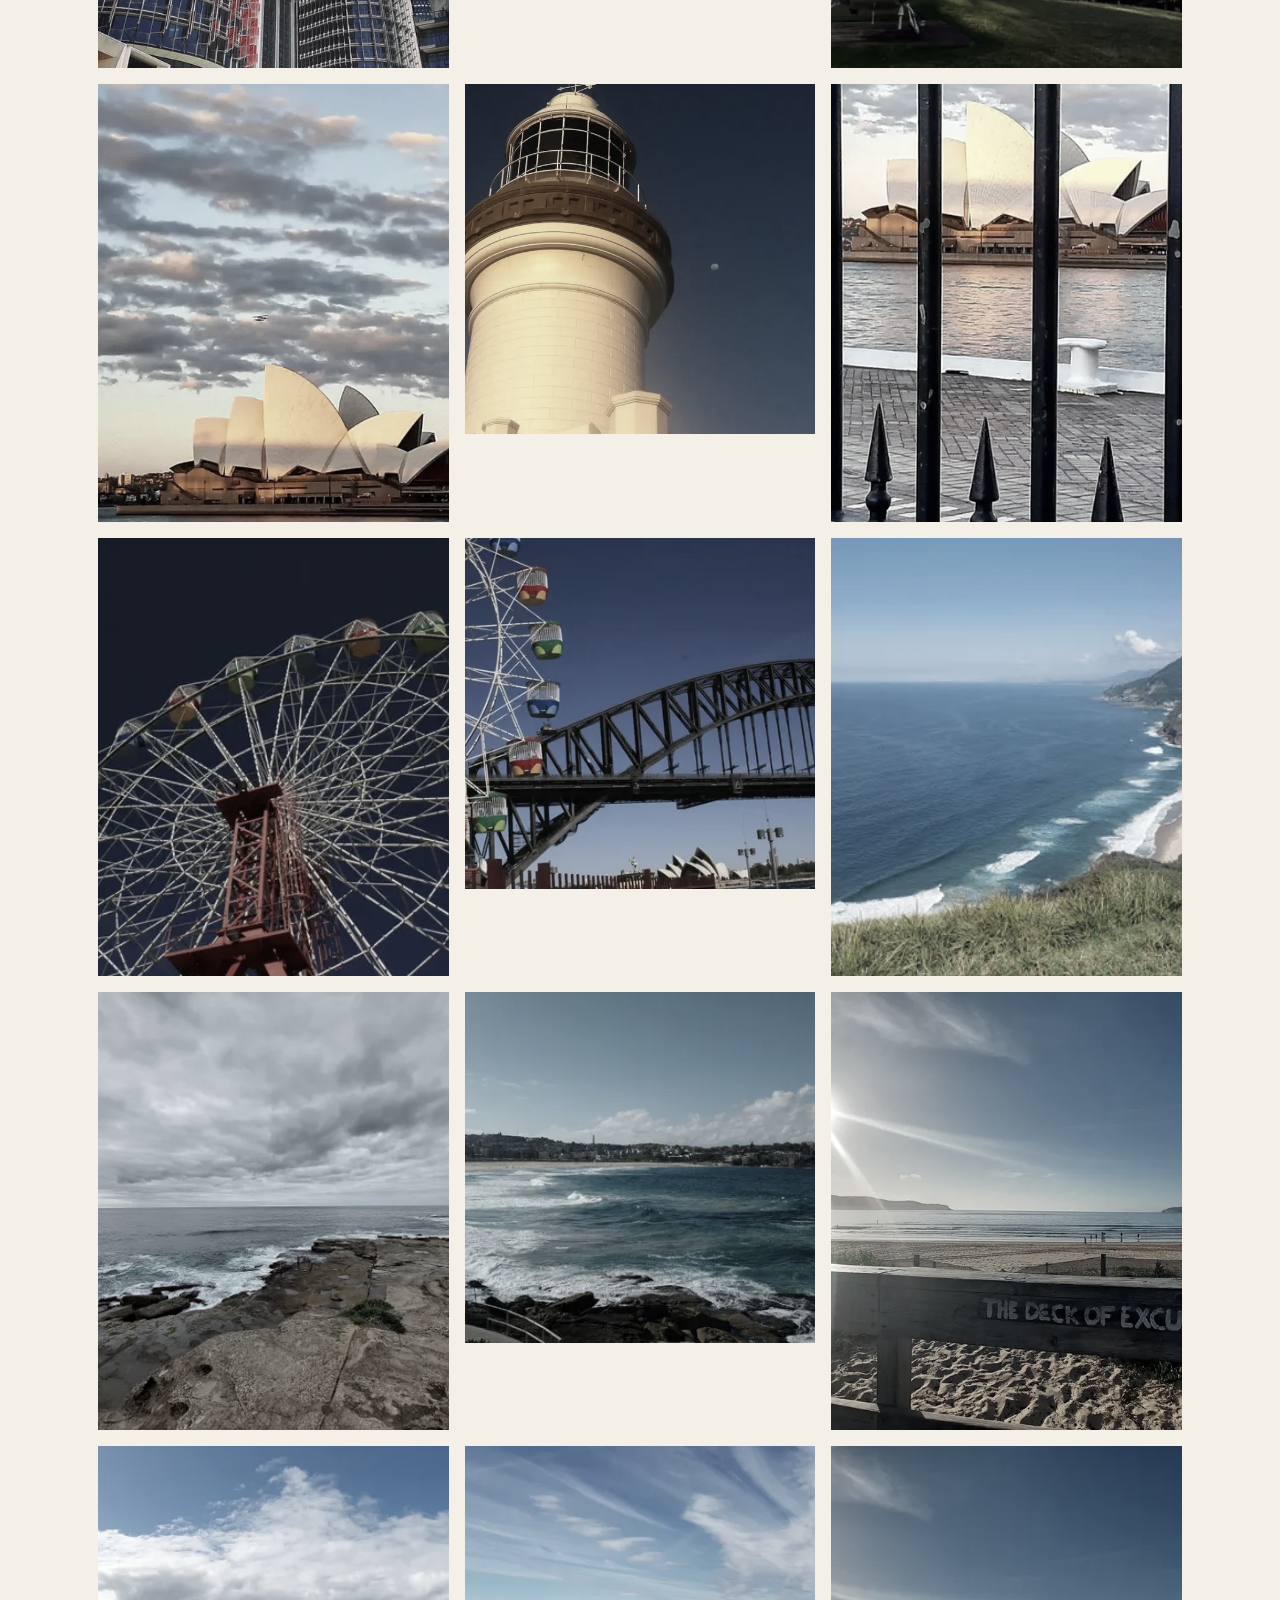
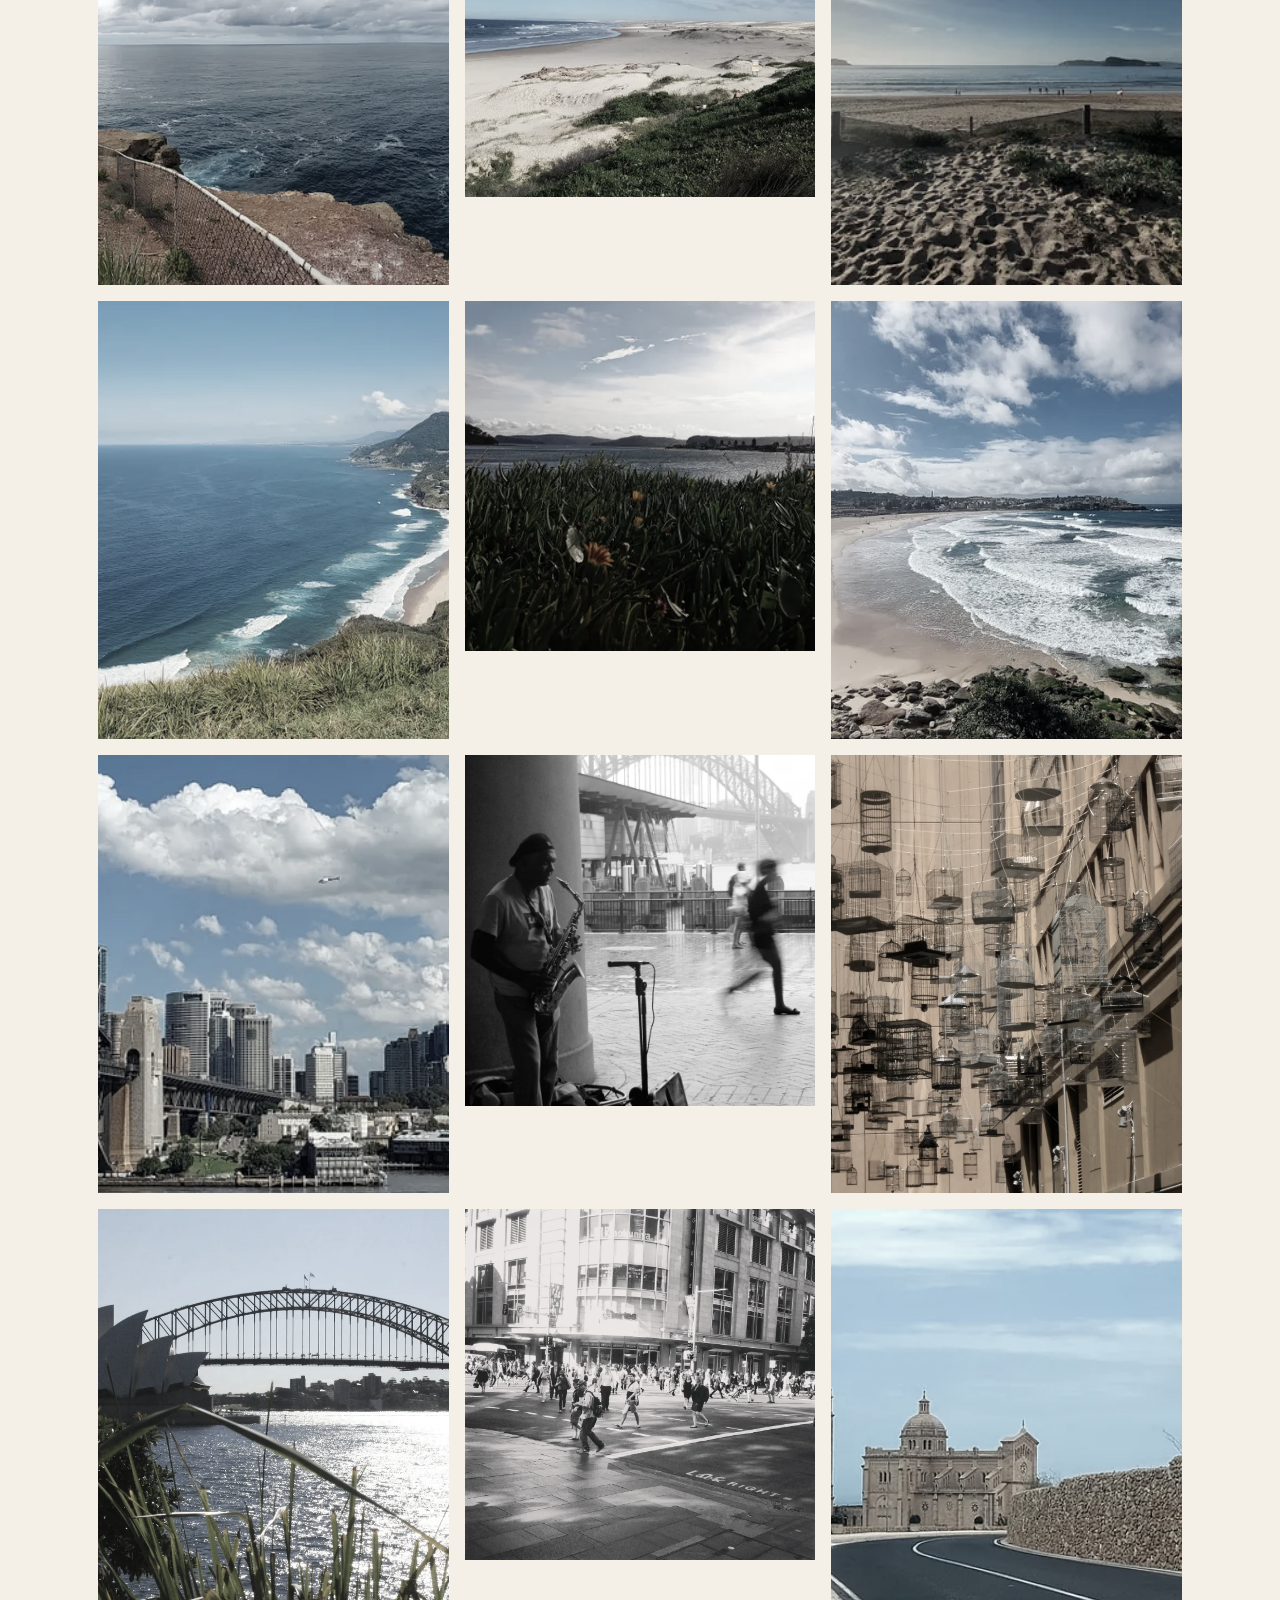
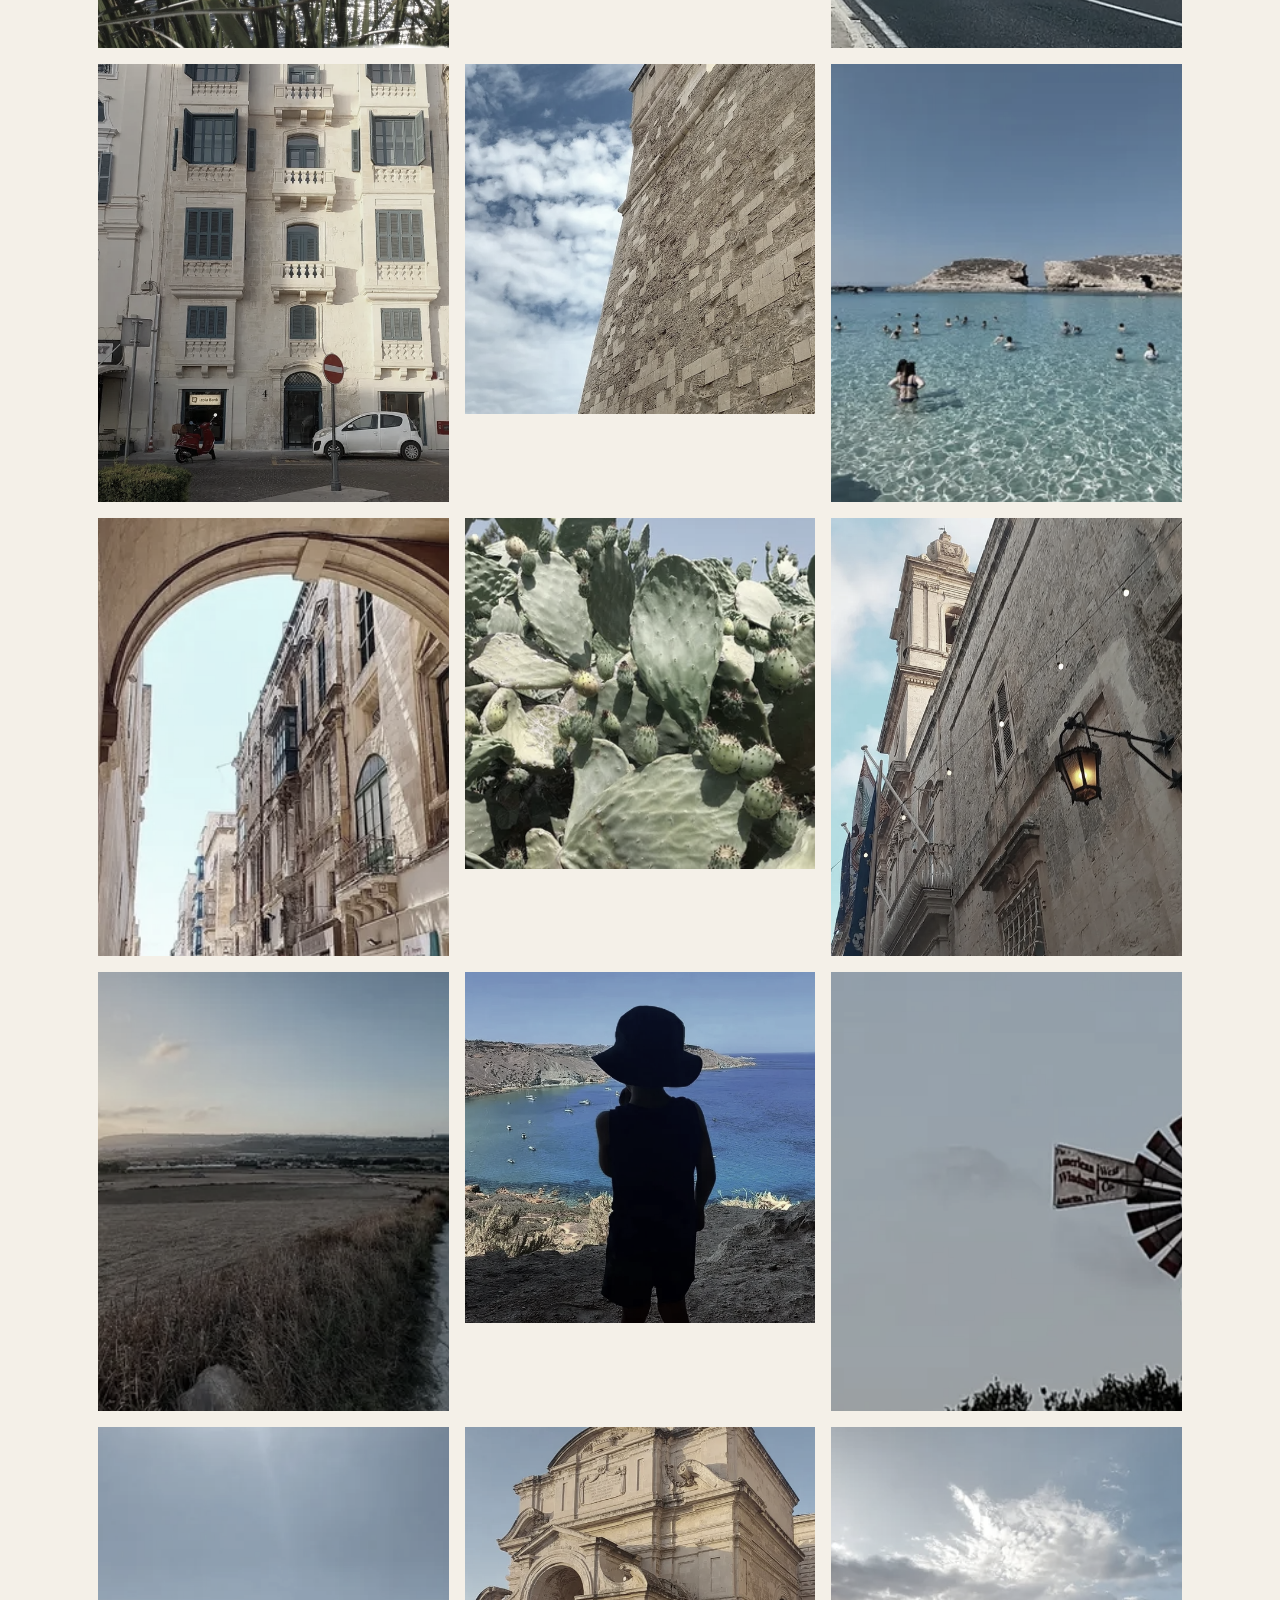
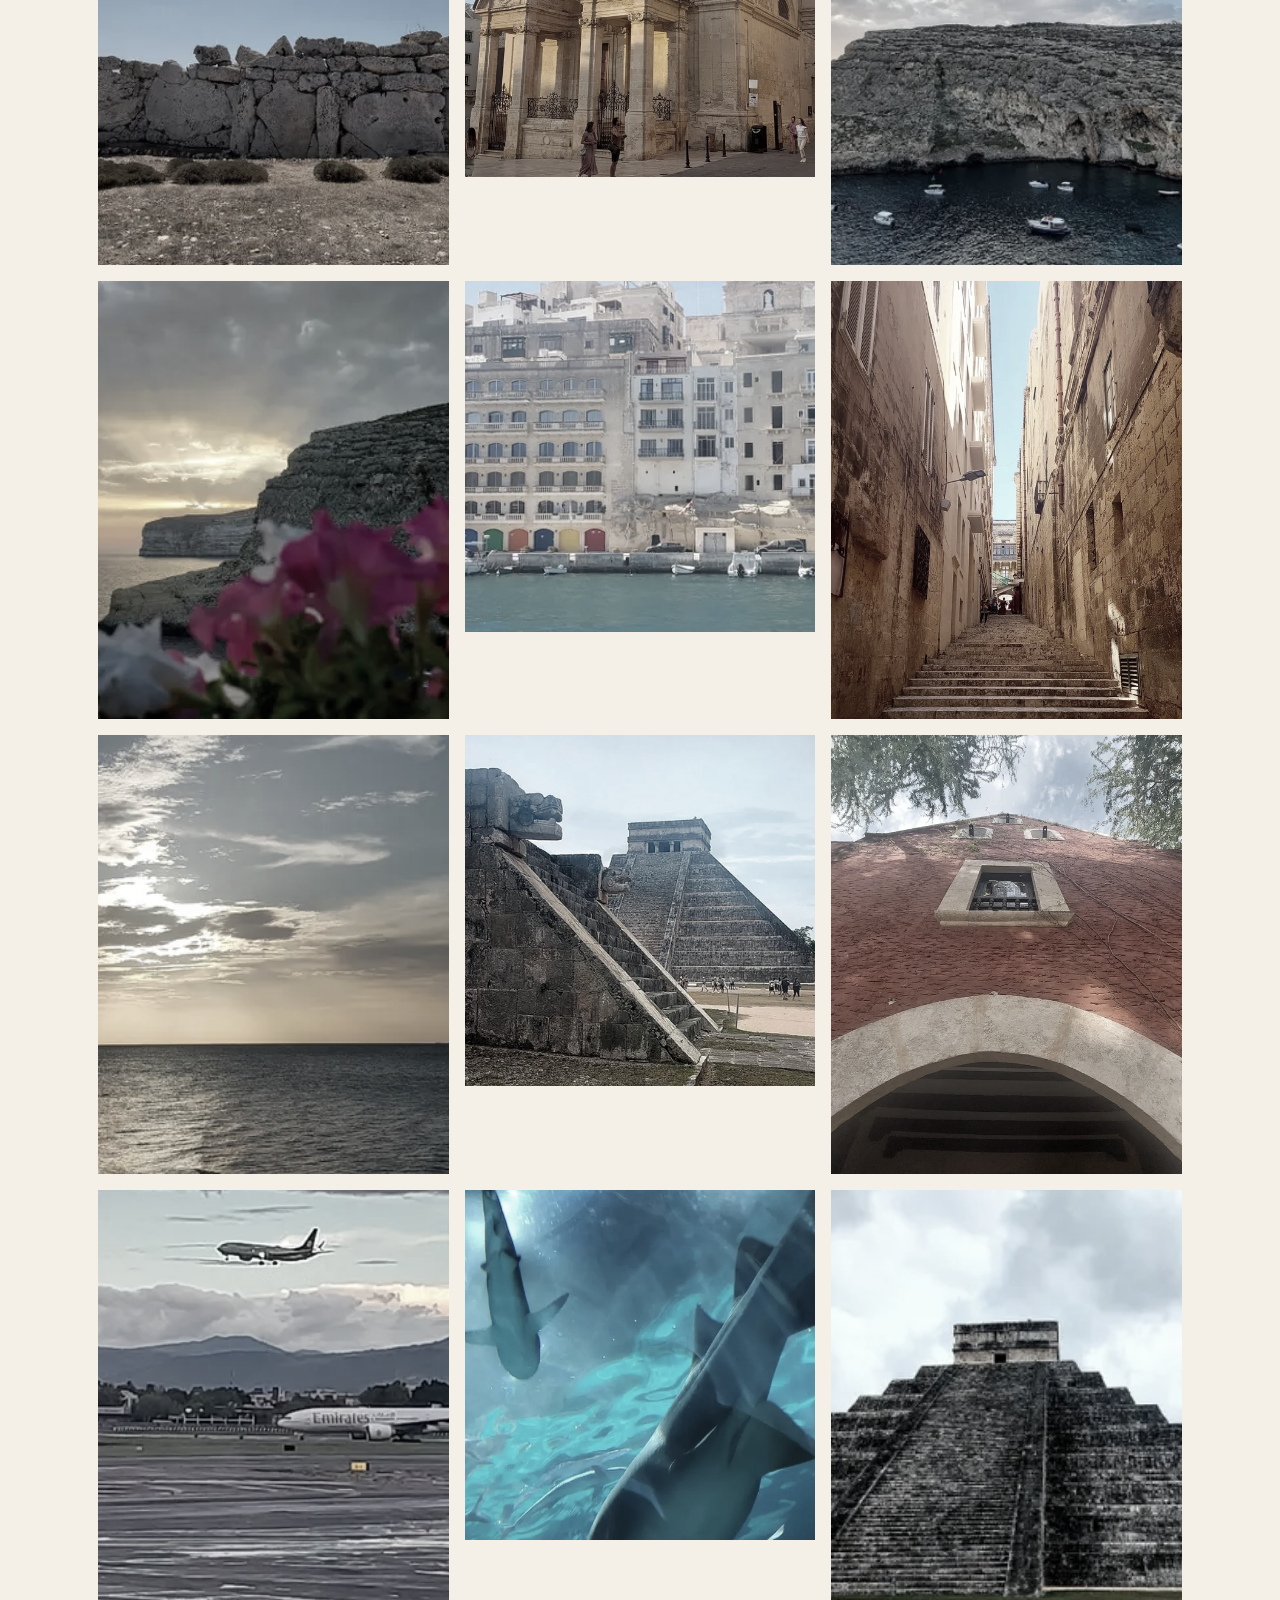
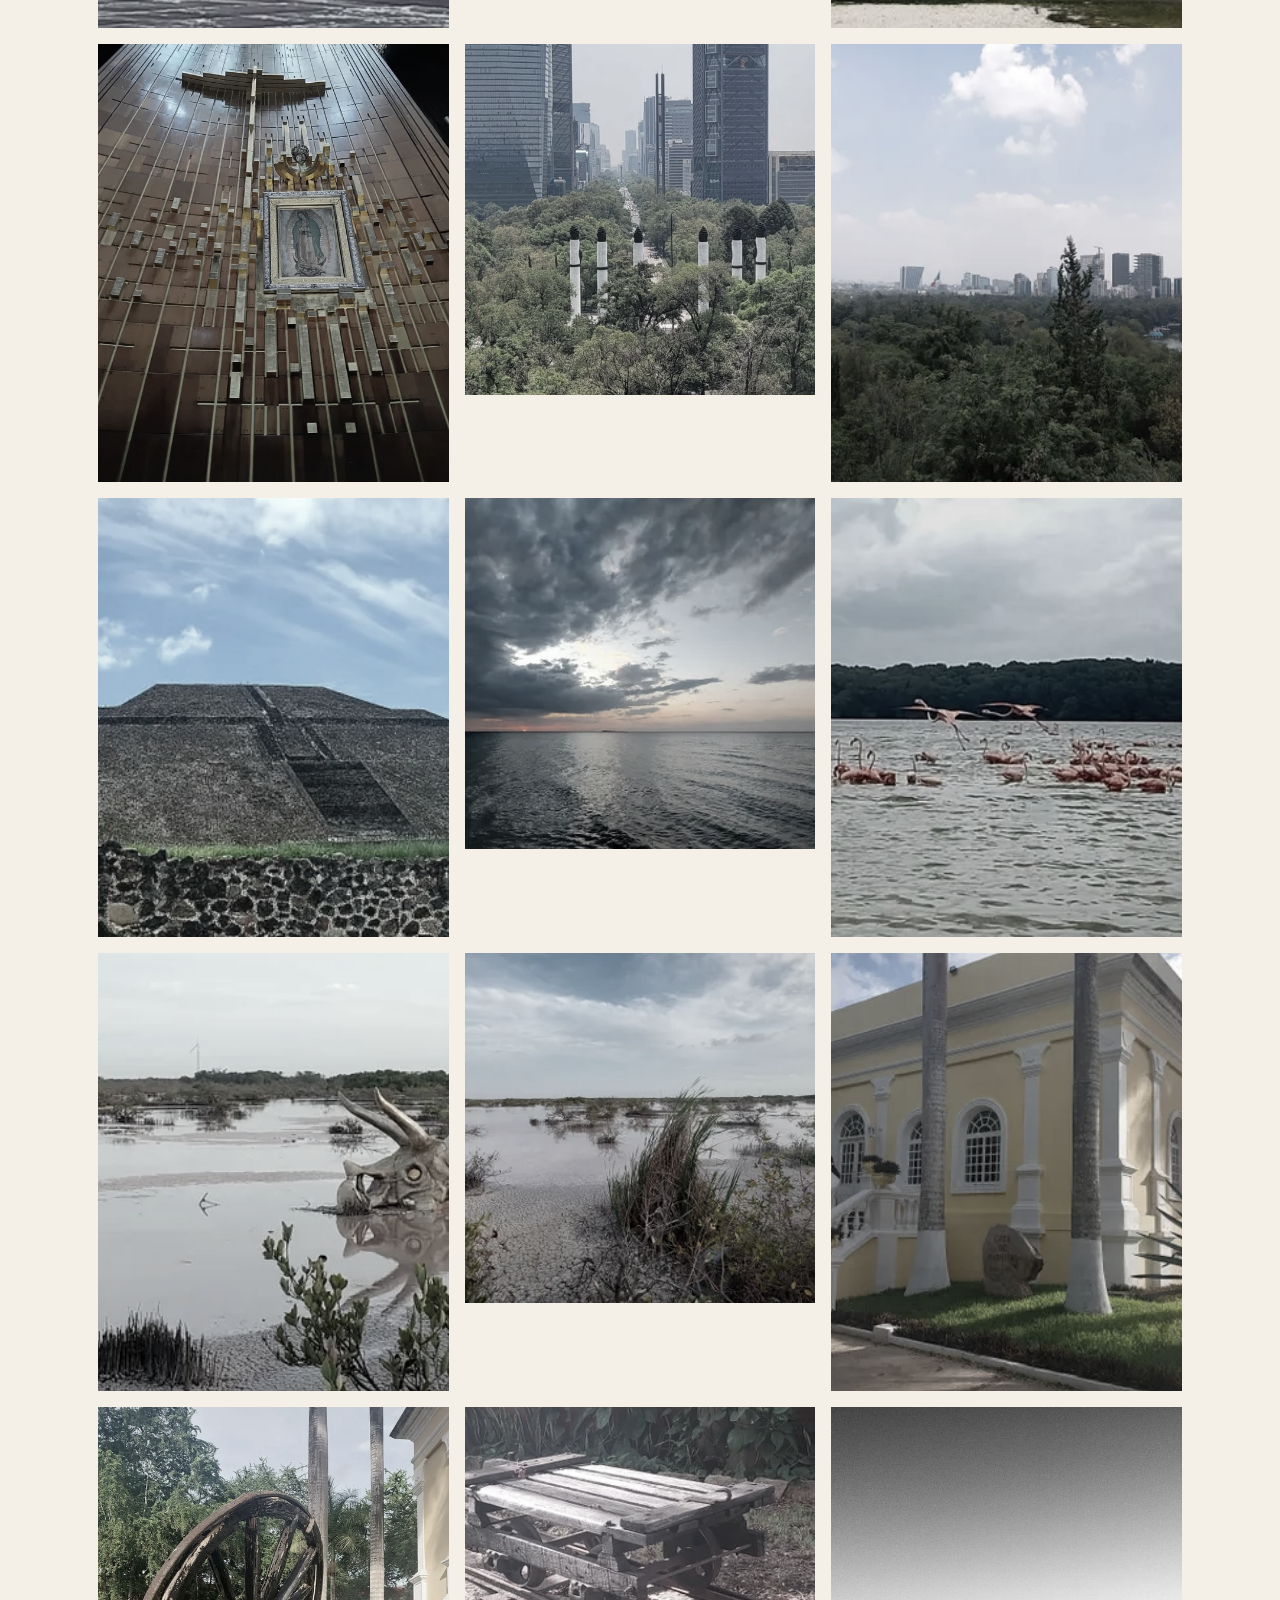
==== commit 422fef9c: "Add files via upload" ====
--- a/index.html
+++ b/index.html
@@ -111,40 +111,42 @@
 
 <section id="work" class="section work">
   <div class="container">
-    <p class="section-label">Professional</p>
-    <h2>Business Analysis, Product &amp; AI</h2>
-    <p class="work-intro">By day, Mauricio works at the intersection of business analysis, product, and AI, helping organisations design and deliver high-profile initiatives. He holds a Master's in Project Management (MPM) and is currently part of the team at <a href="https://www.futuresecure.ai" target="_blank" rel="noopener noreferrer">Future Secure AI</a>.</p>
+    <div class="work-align">
+      <p class="section-label">Professional</p>
+      <h2>Business Analysis, Product &amp; AI</h2>
+      <p class="work-intro">By day, Mauricio works at the intersection of business analysis, product, and AI, helping organisations design and deliver high-profile initiatives. He holds a Master's in Project Management (MPM) and is currently part of the team at <a href="https://www.futuresecure.ai" target="_blank" rel="noopener noreferrer">Future Secure AI</a>.</p>
 
-    <figure class="work-photo">
-      <img src="Pictures/Australia/img_2_1781832417110.jpg" alt="Mauricio Castellanos standing beside a Cessna aircraft at an airfield" loading="lazy" />
-      <figcaption>Aviation enthusiast &mdash; always looking up when something flies overhead.</figcaption>
-    </figure>
+      <figure class="work-photo">
+        <img src="Pictures/Australia/img_2_1781832417110.jpg" alt="Mauricio Castellanos standing beside a Cessna aircraft at an airfield" loading="lazy" />
+        <figcaption>Aviation enthusiast &mdash; always looking up when something flies overhead.</figcaption>
+      </figure>
 
-    <div class="work-grid">
-      <div class="work-card">
-        <span class="work-icon">01</span>
-        <h3>Business Analysis &amp; AI Product</h3>
-        <p>Translating complex business problems into clear requirements and product direction, with a growing focus on how AI reshapes the way teams work.</p>
-      </div>
-      <div class="work-card">
-        <span class="work-icon">02</span>
-        <h3>High-Profile Initiatives</h3>
-        <p>Leading and supporting end-to-end delivery of impactful, large-scale initiatives across enterprise environments.</p>
-      </div>
-      <div class="work-card">
-        <span class="work-icon">03</span>
-        <h3>Mentoring &amp; People</h3>
-        <p>Working closely with people and mentoring younger generations, sharing what he's learned and learning right back from them.</p>
-      </div>
-      <div class="work-card">
-        <span class="work-icon">04</span>
-        <h3>Continuous Learning</h3>
-        <p>Always picking up new skills and certifications, staying curious about business, technology, and AI as it evolves.</p>
-      </div>
-      <div class="work-card">
-        <span class="work-icon">05</span>
-        <h3>Broadcasting, Streaming &amp; Retail</h3>
-        <p>A career foundation built across major broadcasting, streaming, and retail brands, including Televisa, Channel Nine, Fox Sports, Foxtel, Streamotion, Samsung, WooliesX, and Woolworths.</p>
+      <div class="work-grid">
+        <div class="work-card">
+          <span class="work-icon">01</span>
+          <h3>Business Analysis &amp; AI Product</h3>
+          <p>Translating complex business problems into clear requirements and product direction, with a growing focus on how AI reshapes the way teams work.</p>
+        </div>
+        <div class="work-card">
+          <span class="work-icon">02</span>
+          <h3>High-Profile Initiatives</h3>
+          <p>Leading and supporting end-to-end delivery of impactful, large-scale initiatives across enterprise environments.</p>
+        </div>
+        <div class="work-card">
+          <span class="work-icon">03</span>
+          <h3>Mentoring &amp; People</h3>
+          <p>Working closely with people and mentoring younger generations, sharing what he's learned and learning right back from them.</p>
+        </div>
+        <div class="work-card">
+          <span class="work-icon">04</span>
+          <h3>Continuous Learning</h3>
+          <p>Always picking up new skills and certifications, staying curious about business, technology, and AI as it evolves.</p>
+        </div>
+        <div class="work-card">
+          <span class="work-icon">05</span>
+          <h3>Broadcasting, Streaming &amp; Retail</h3>
+          <p>A career foundation built across major broadcasting, streaming, and retail brands, including Televisa, Channel Nine, Fox Sports, Foxtel, Streamotion, Samsung, WooliesX, and Woolworths.</p>
+        </div>
       </div>
     </div>
   </div>
--- a/styles.css
+++ b/styles.css
@@ -310,11 +310,19 @@
 
 .work-intro a:hover { text-decoration-color: var(--white); }
 
-.work-photo { margin-bottom: 3.5rem; }
+.work-align {
+  display: grid;
+  grid-template-columns: 0.8fr 1.4fr 0.8fr;
+  gap: 3rem;
+}
+
+.work-align > * { grid-column: 2 / -1; }
+
+.work-photo { max-width: 720px; margin: 0 auto 3.5rem; }
 
 .work-photo img {
   width: 100%;
-  aspect-ratio: 21 / 9;
+  aspect-ratio: 16 / 9;
   object-fit: cover;
   filter: grayscale(100%);
   border-radius: 4px;
@@ -603,6 +611,10 @@
 
   .about-image { max-width: 360px; margin: 0 auto; width: 100%; }
 
+  .work-align {
+    display: block;
+  }
+
   .work-photo img { aspect-ratio: 4 / 3; }
 
   .gallery-grid { grid-template-columns: repeat(2, 1fr); }
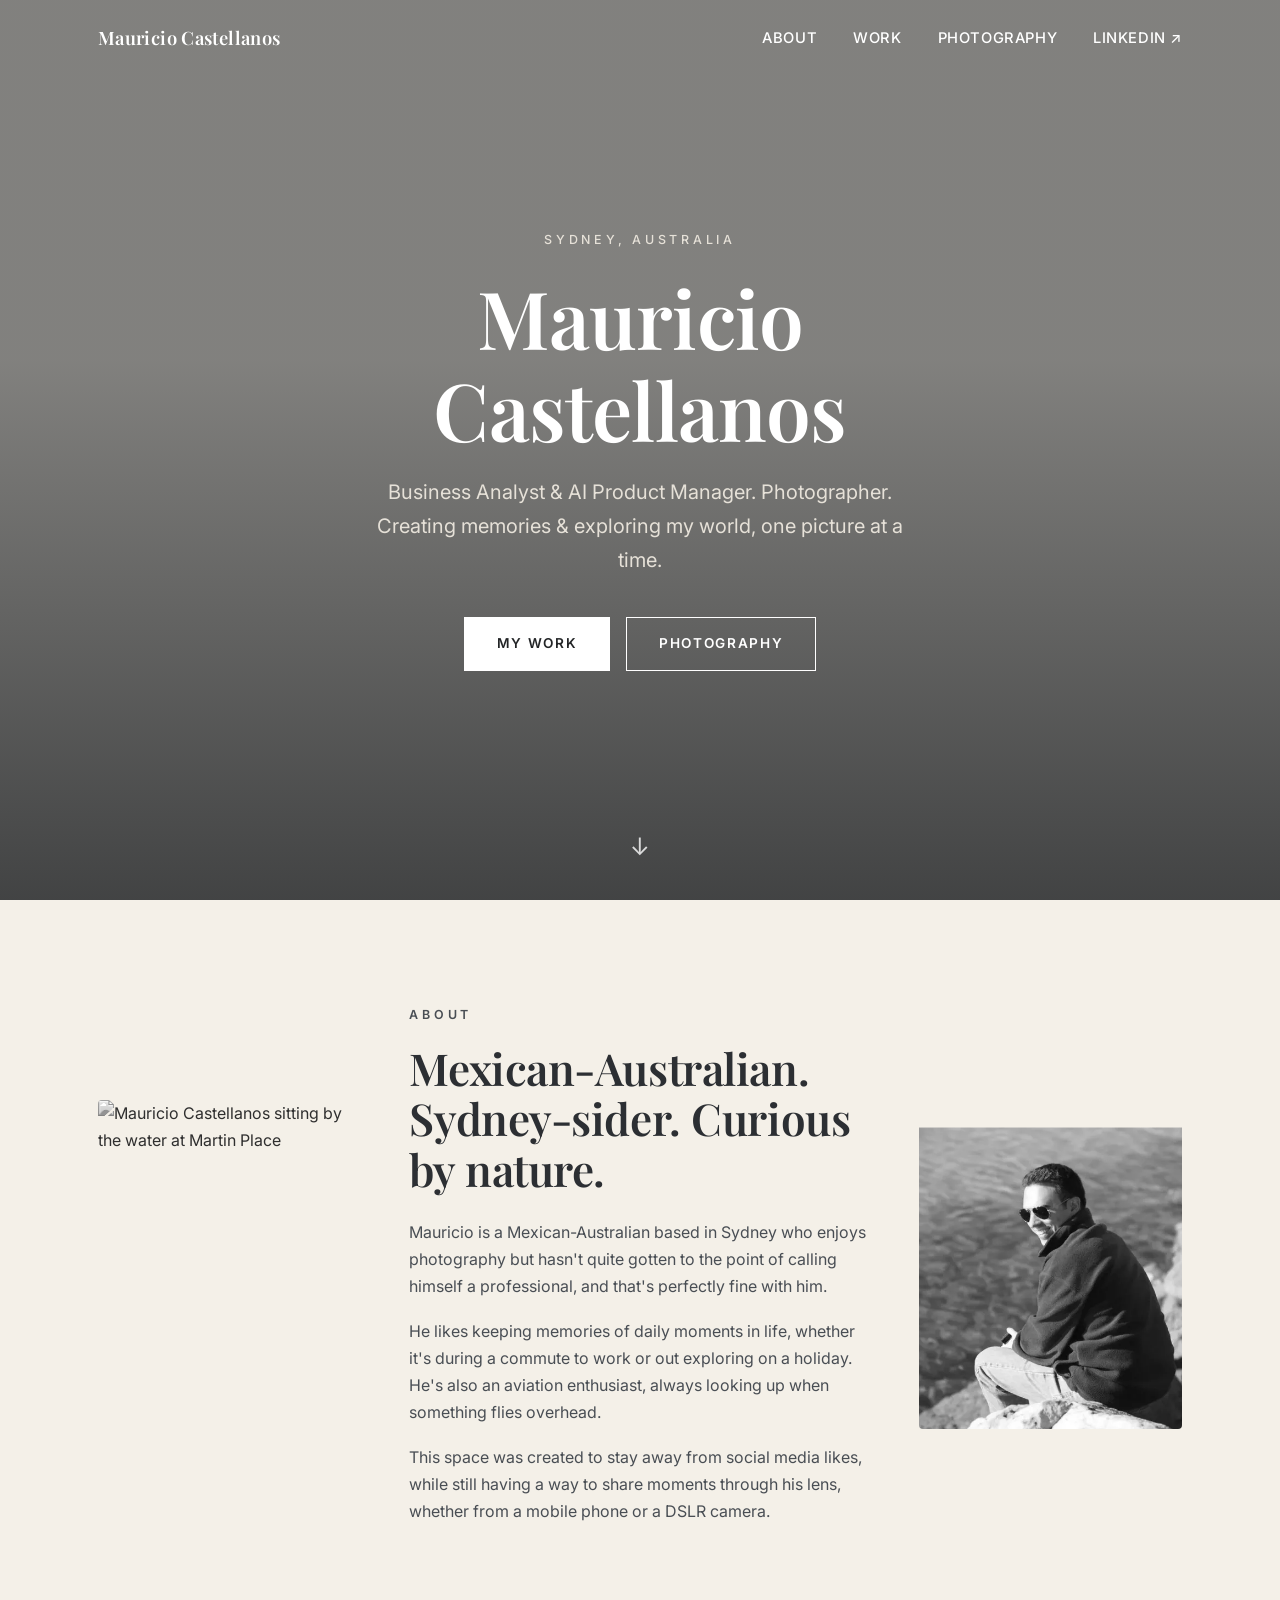
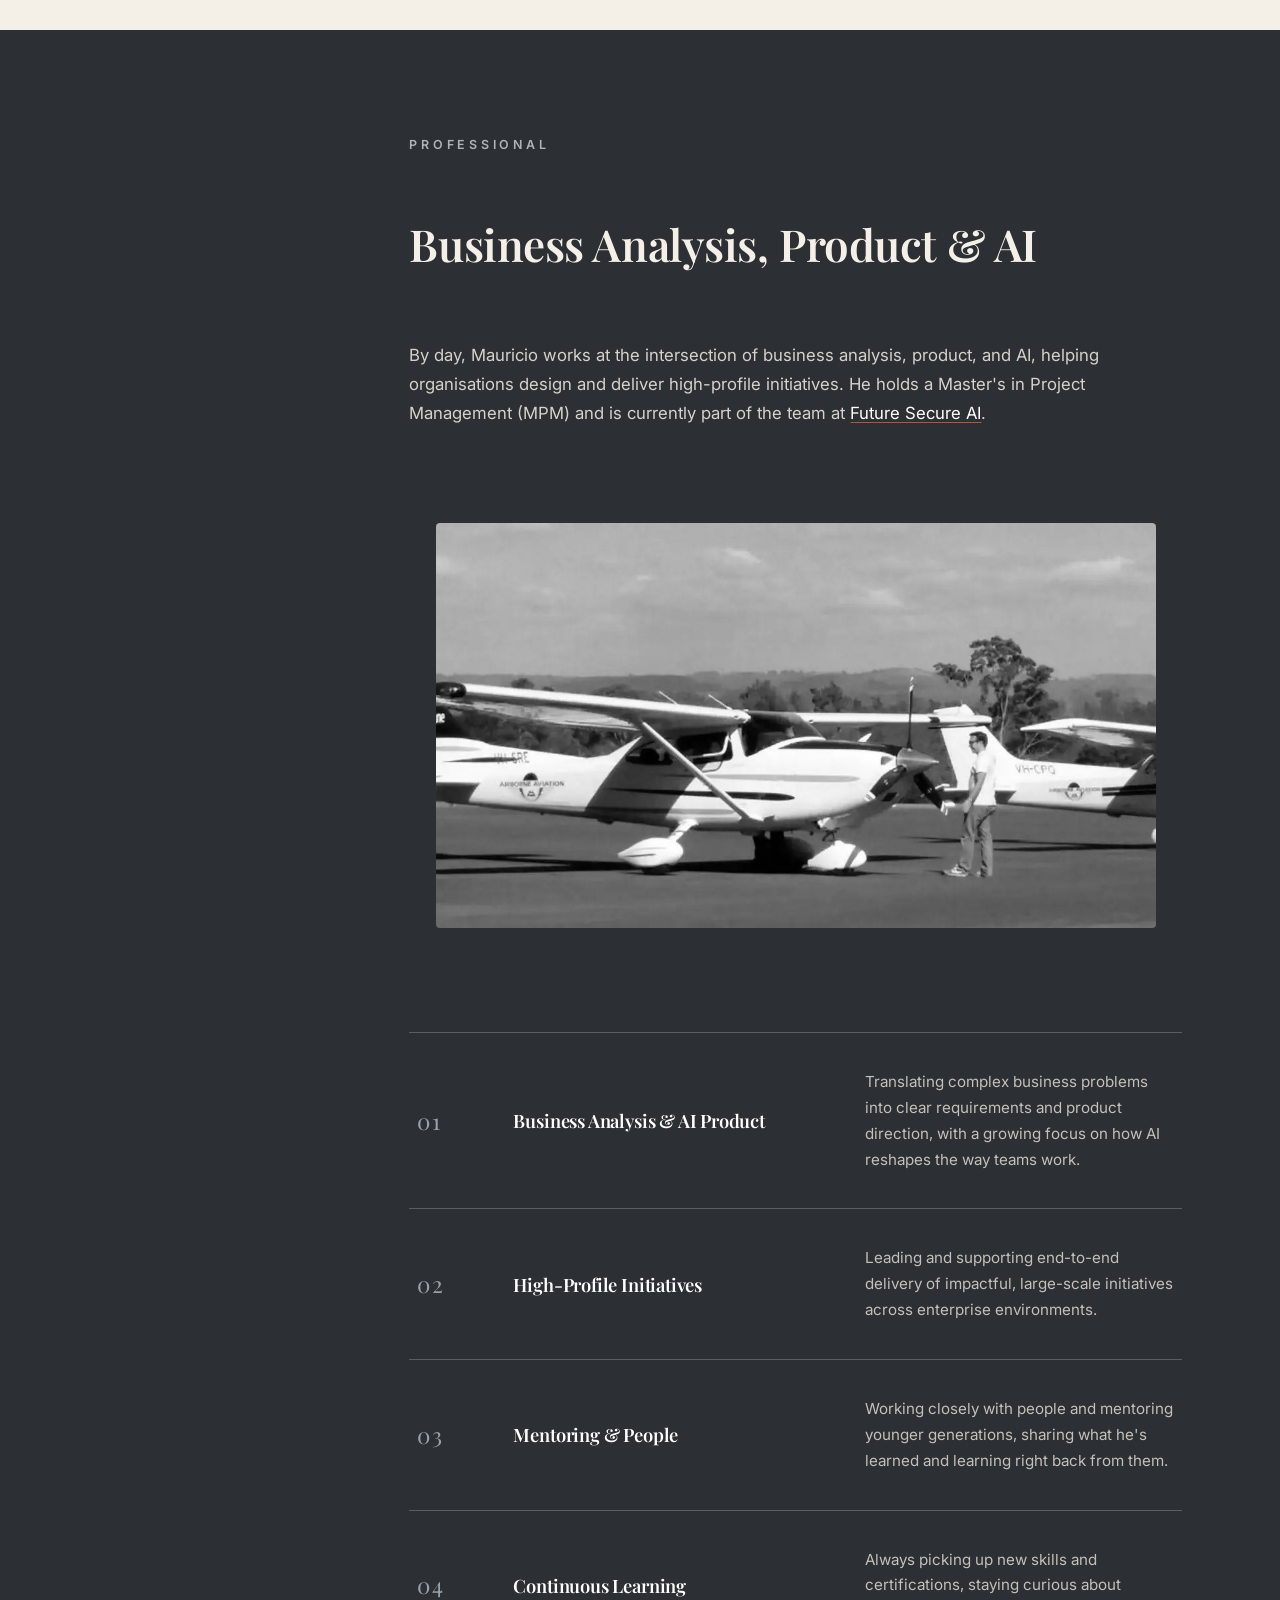
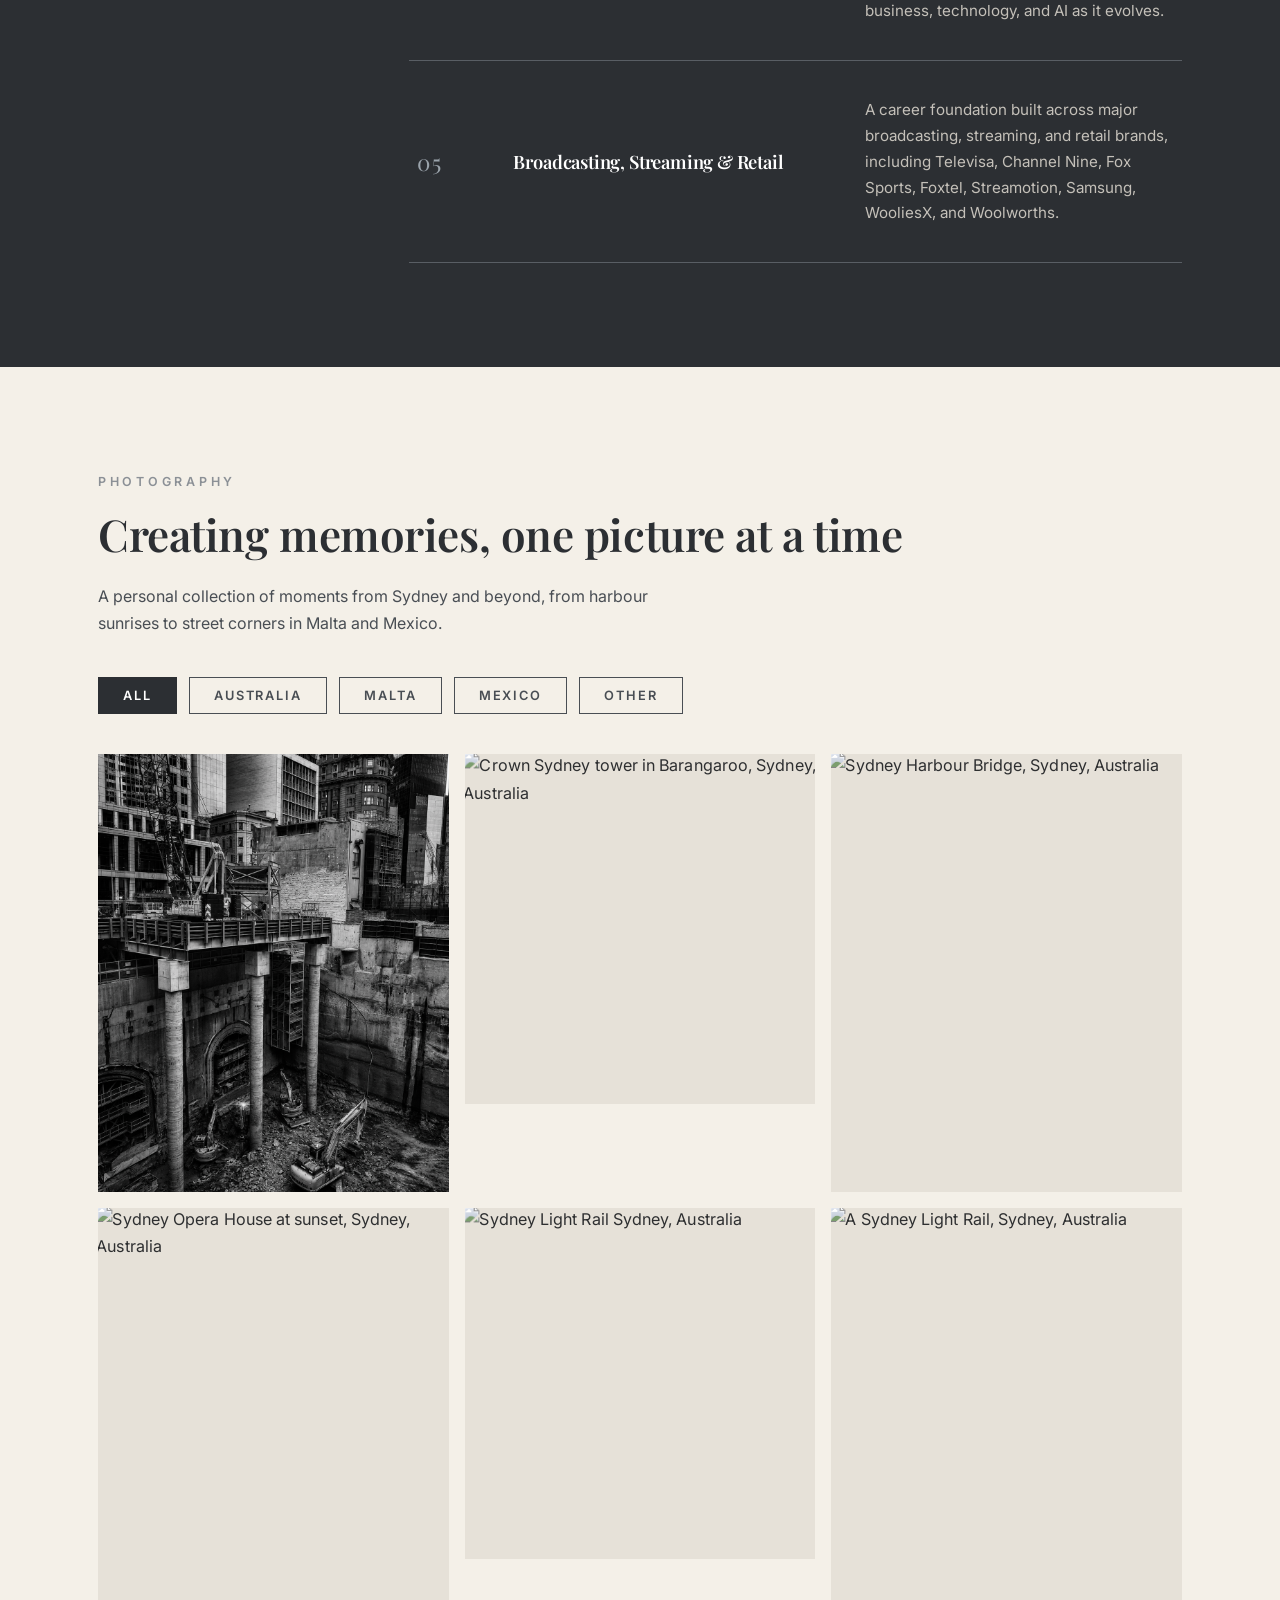
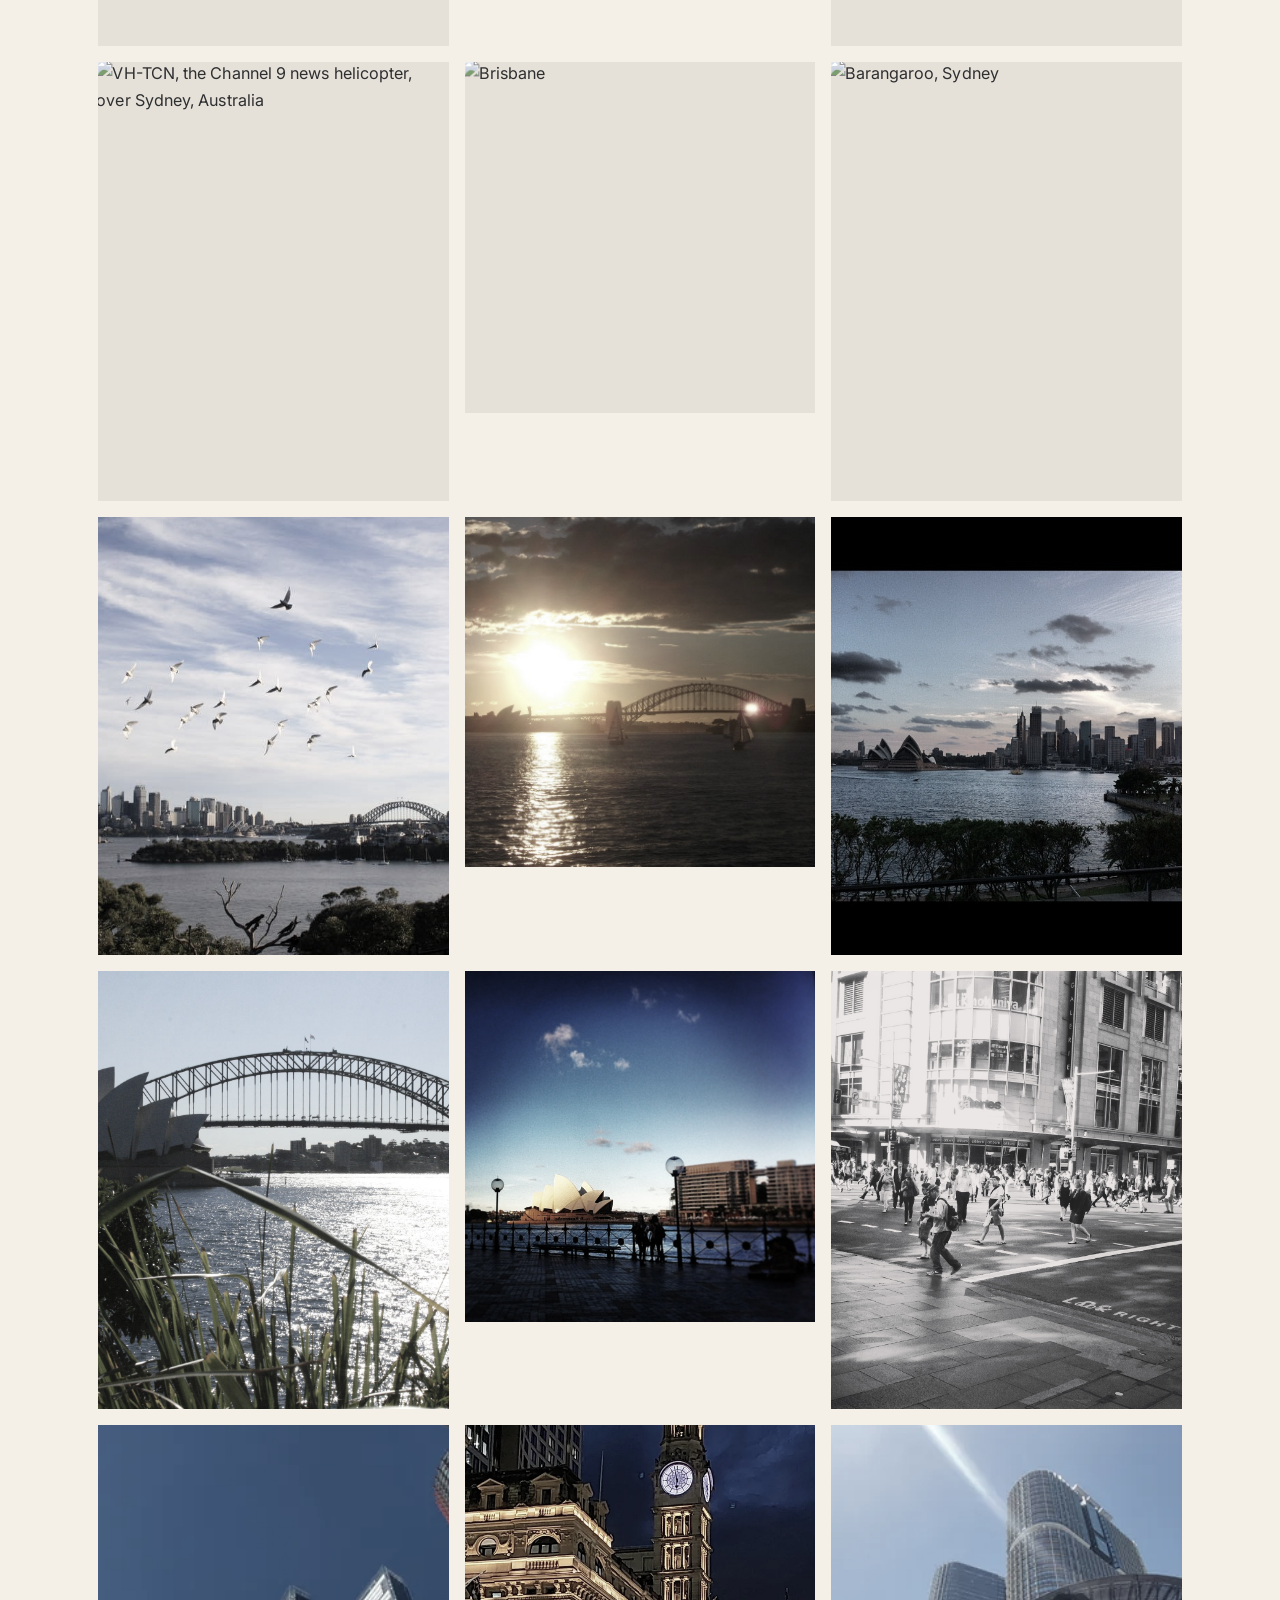
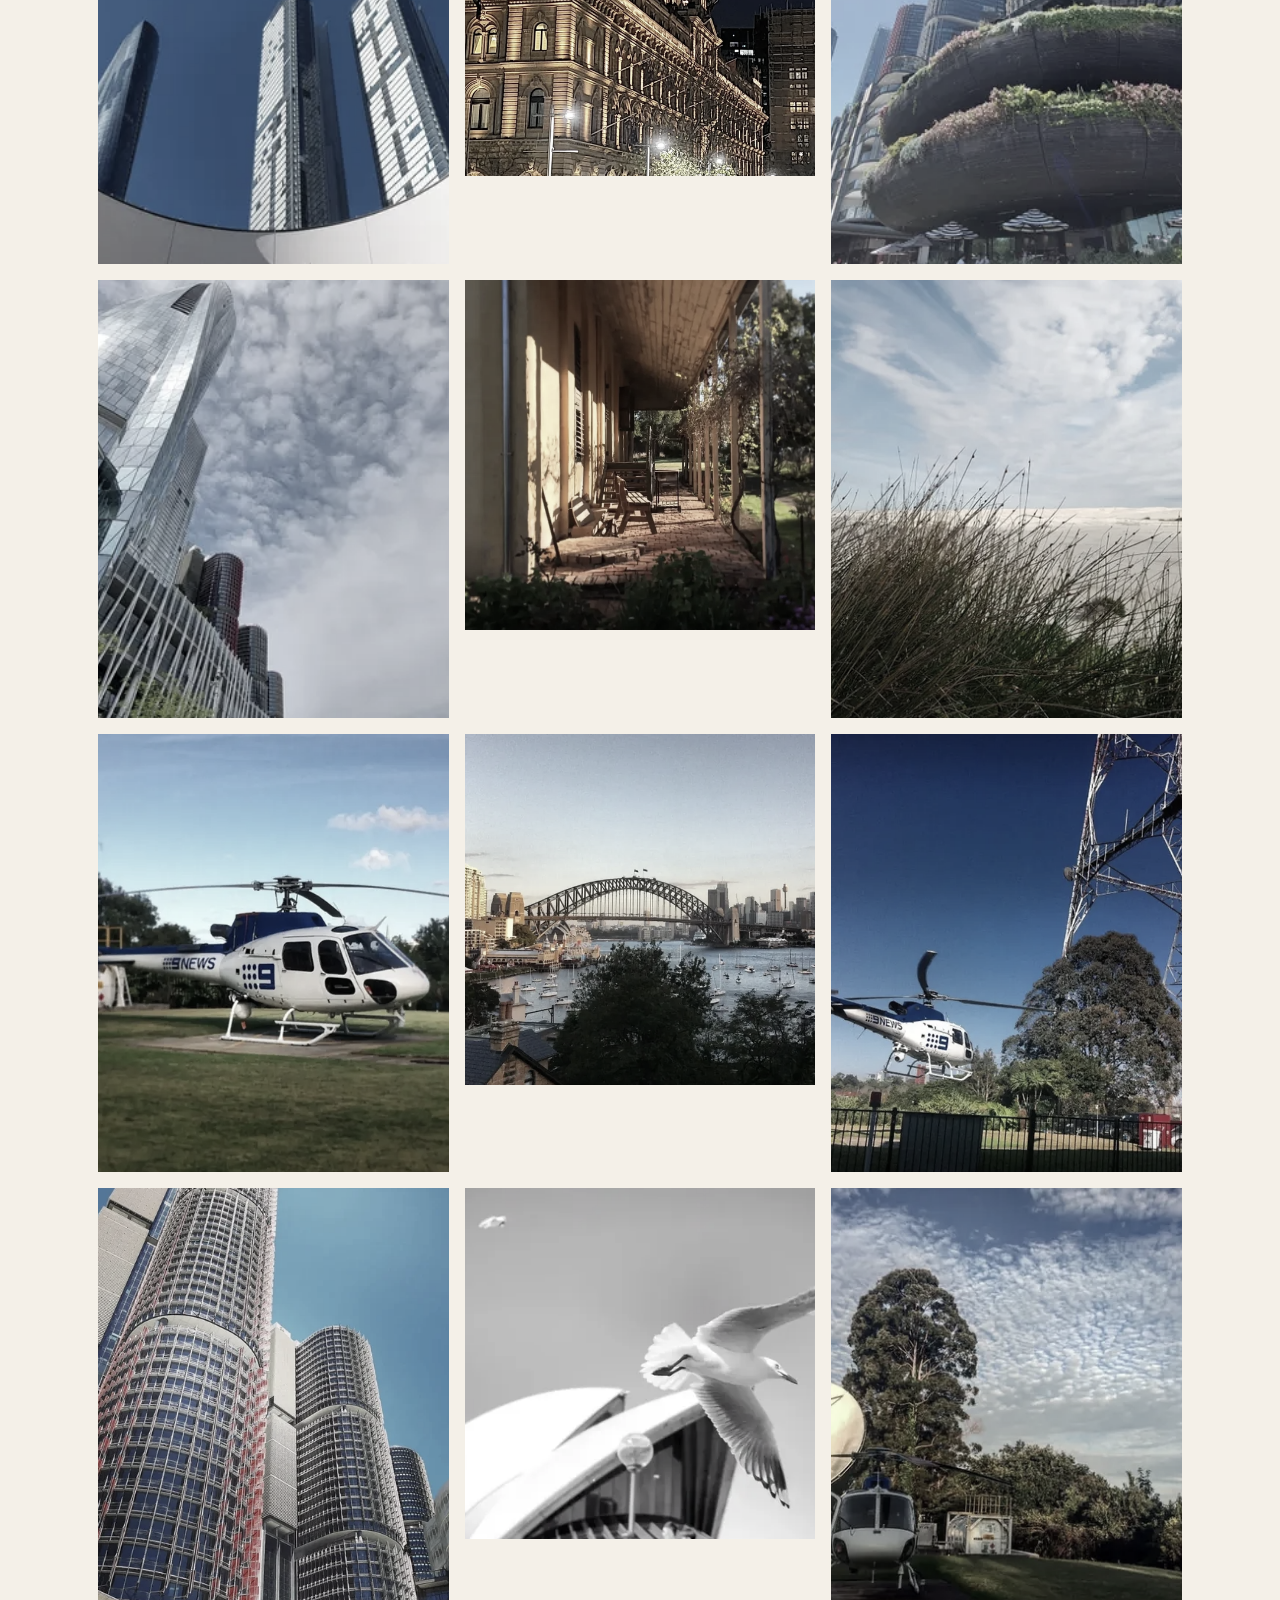
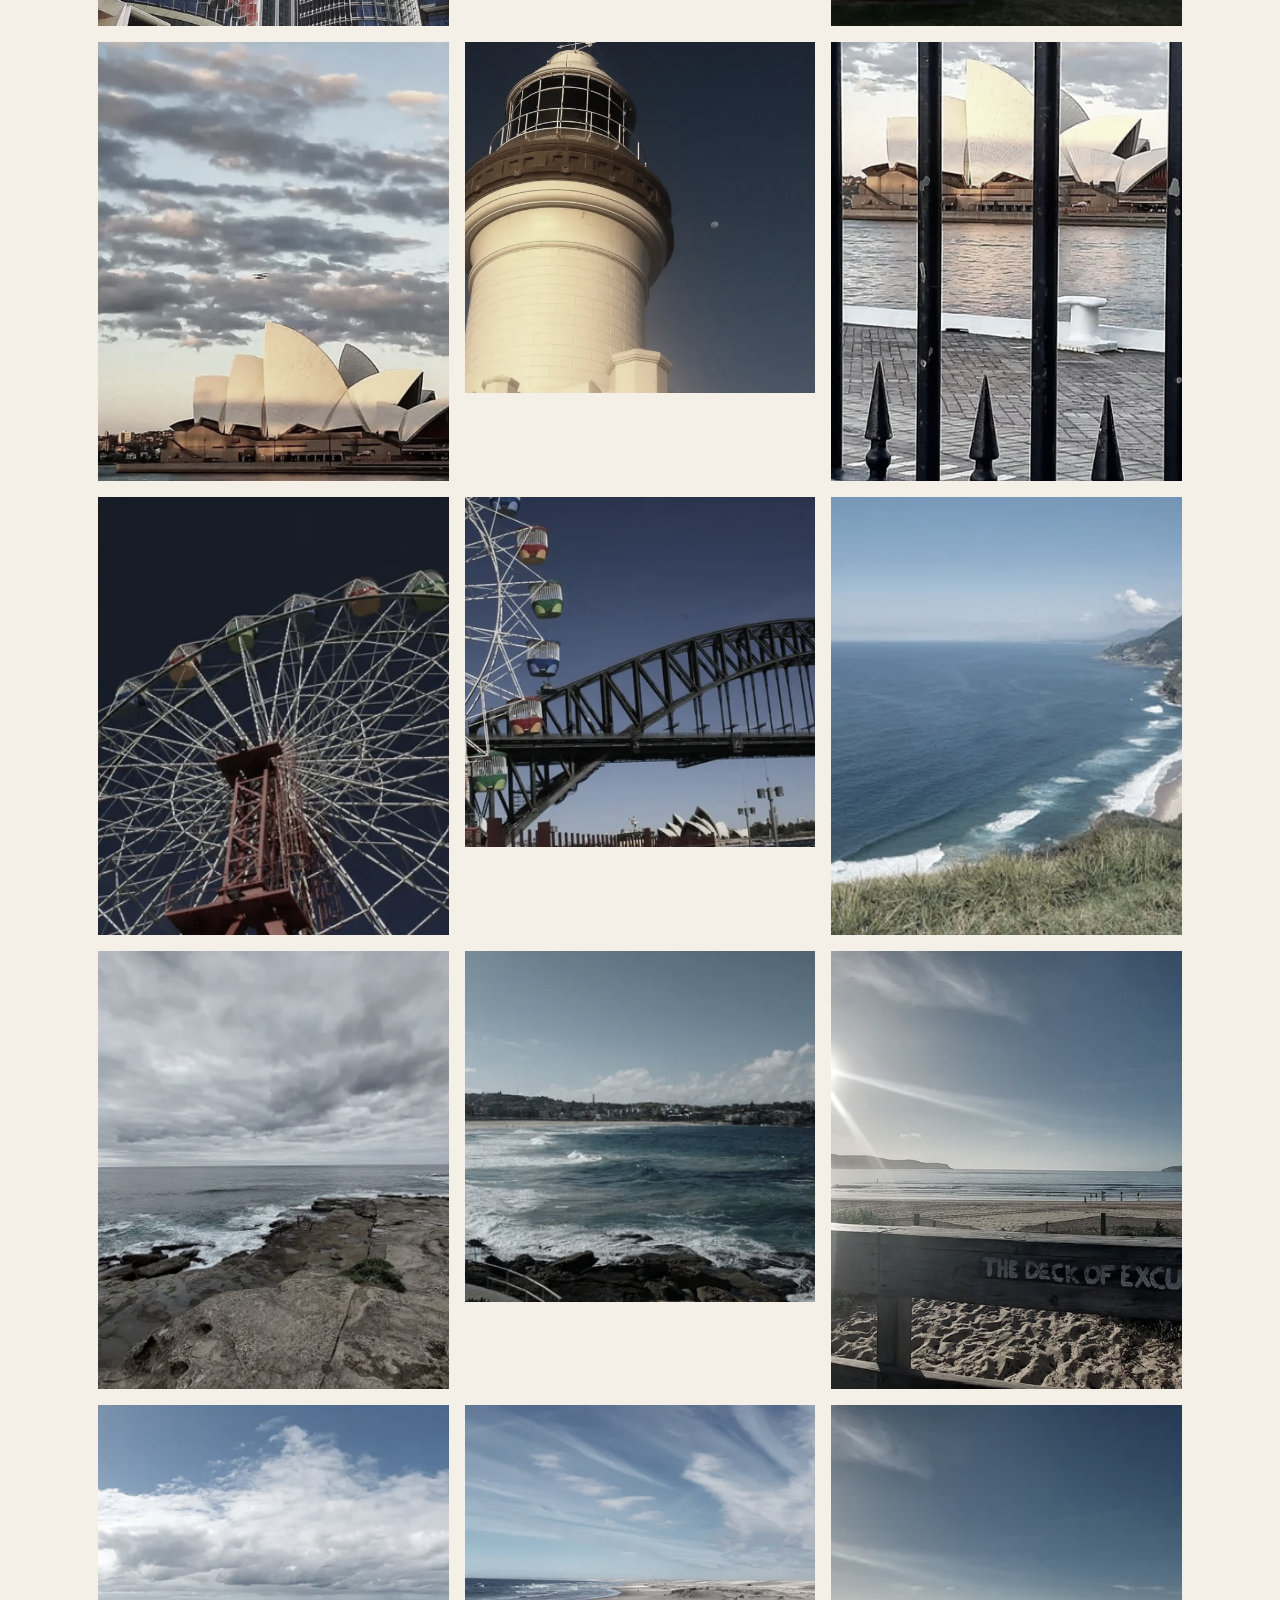
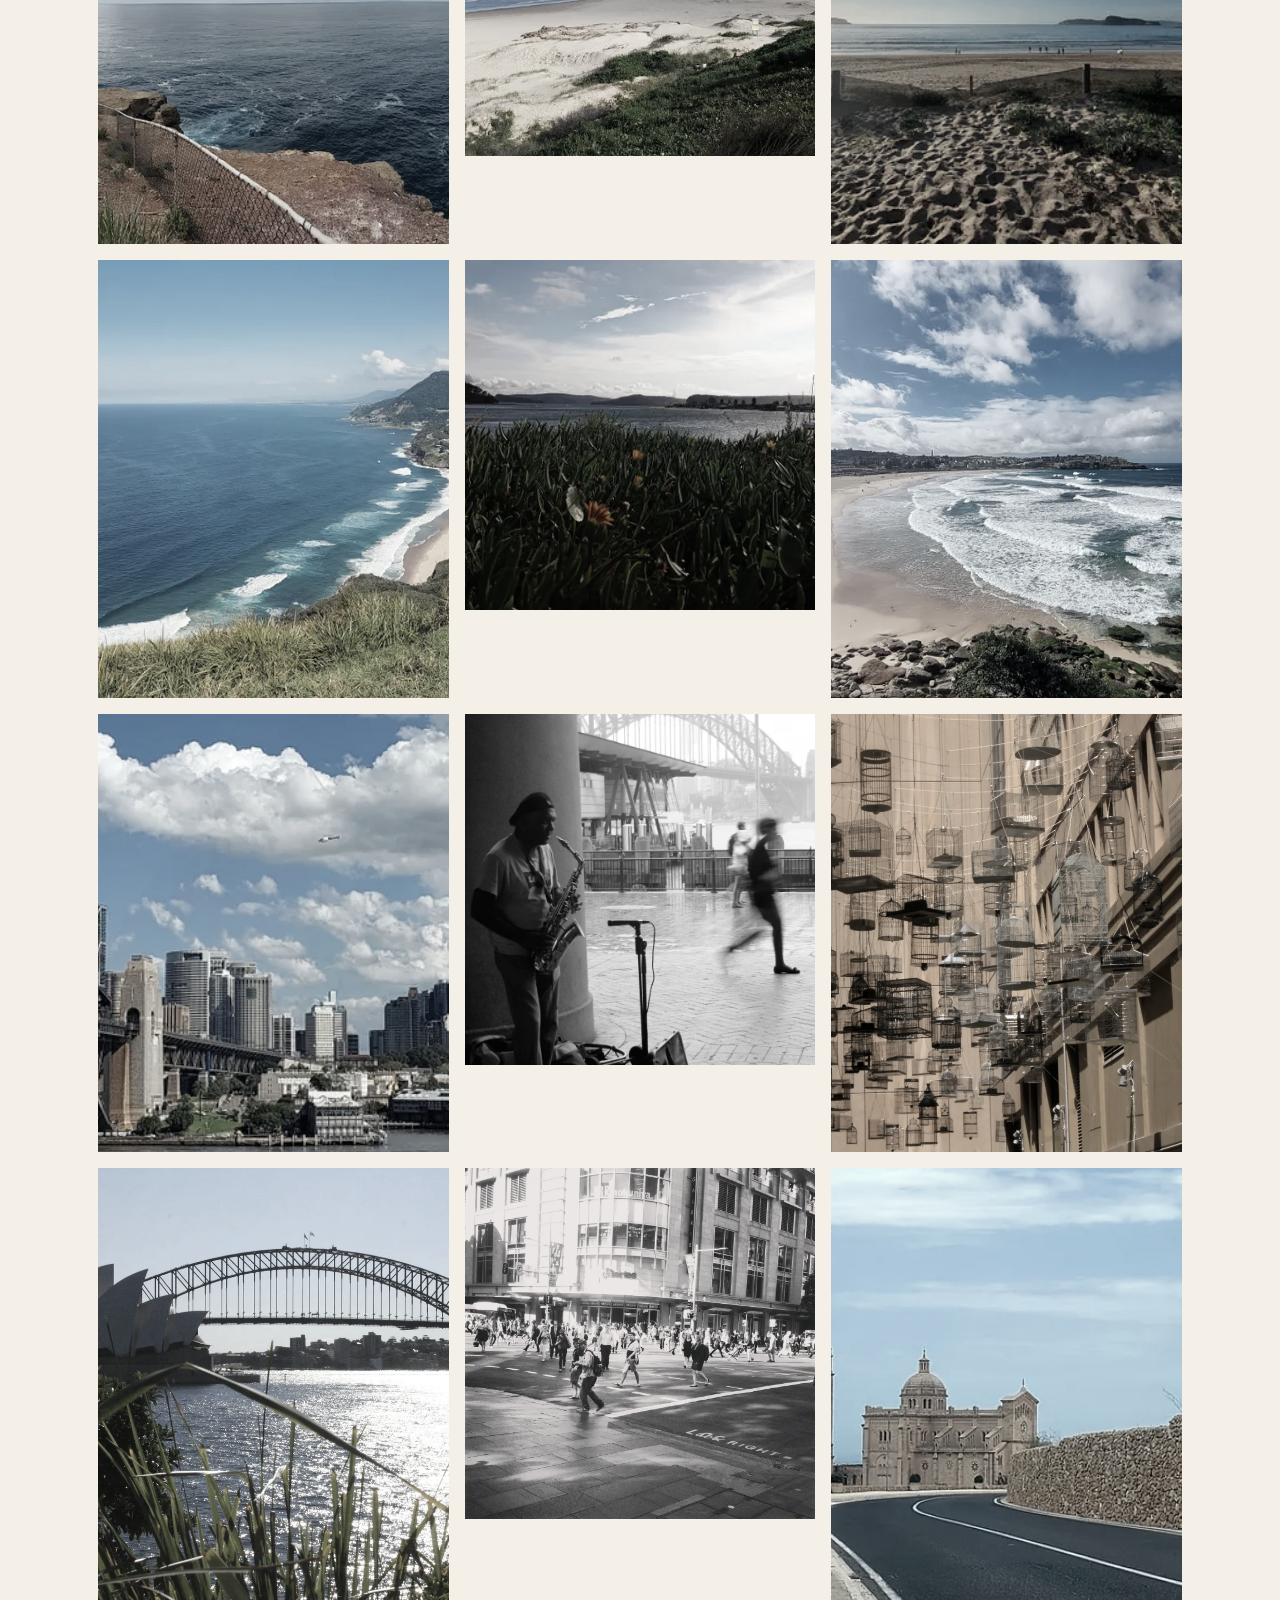
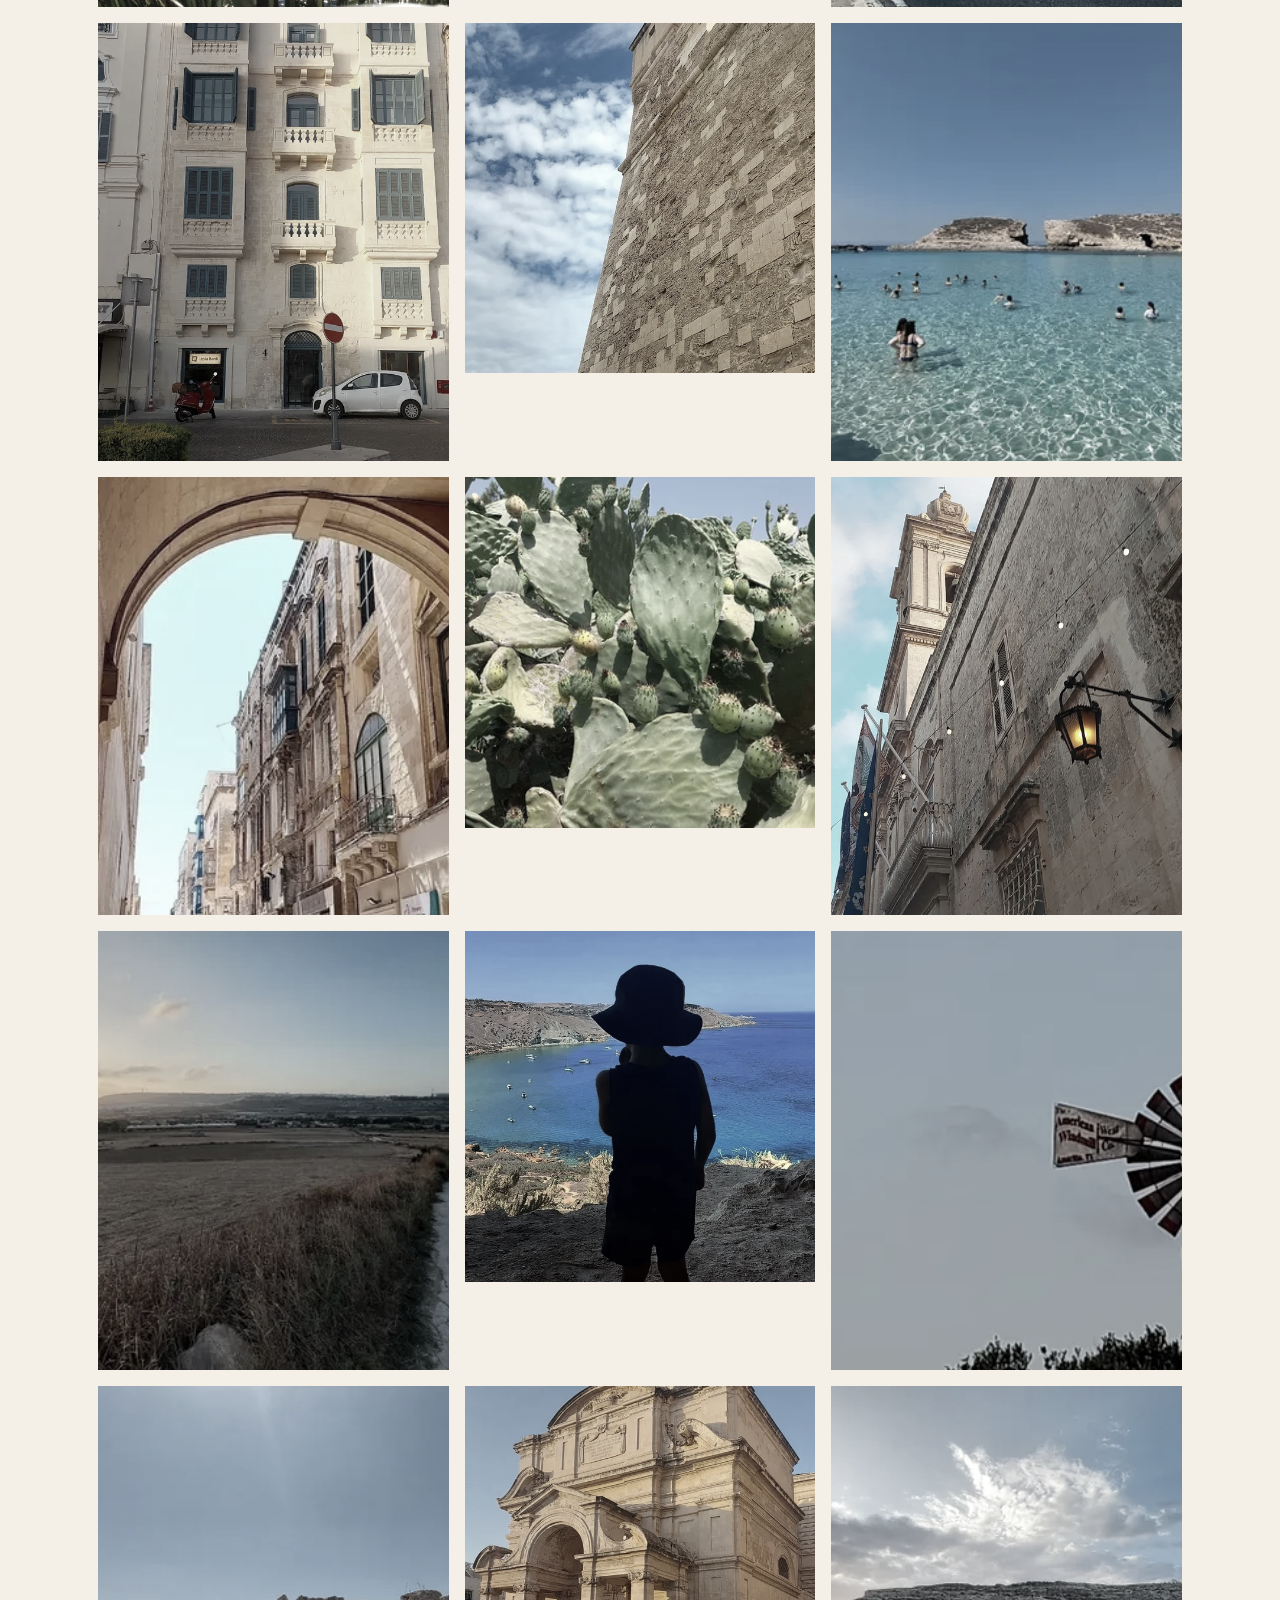
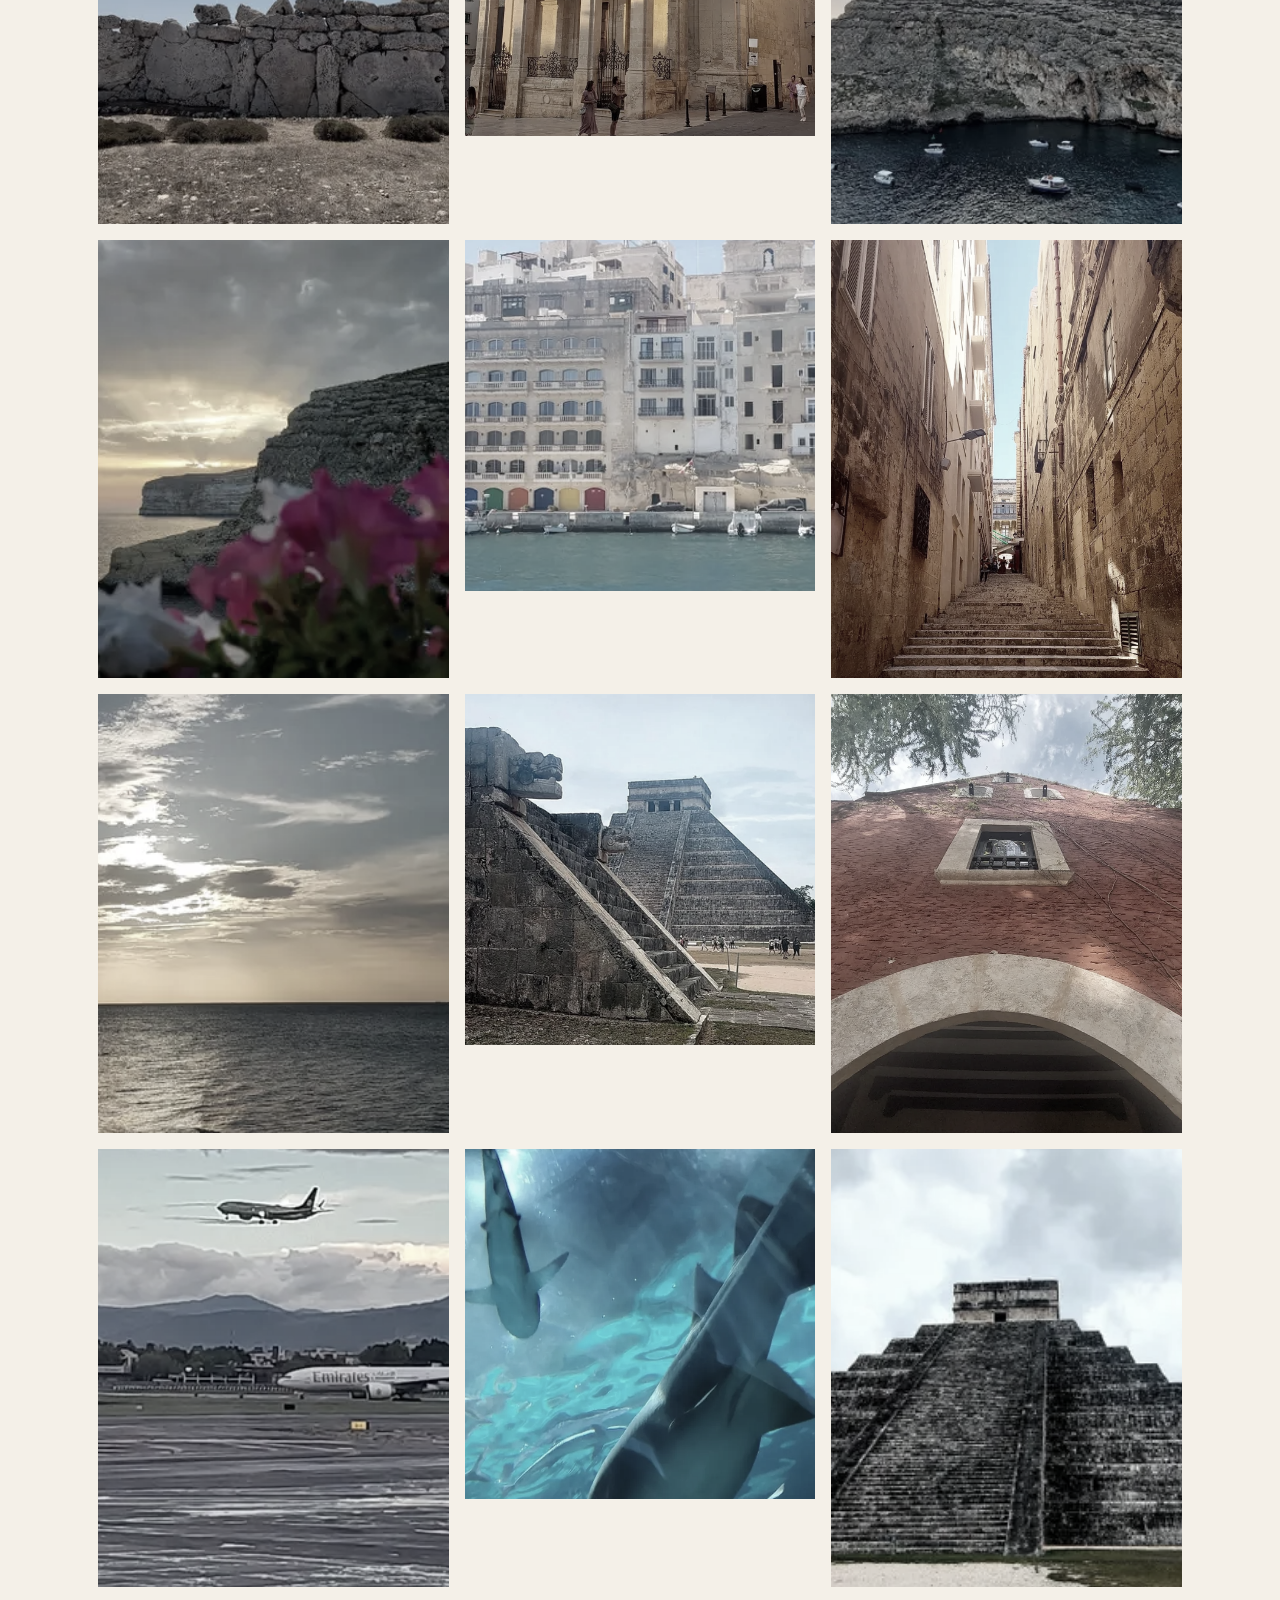
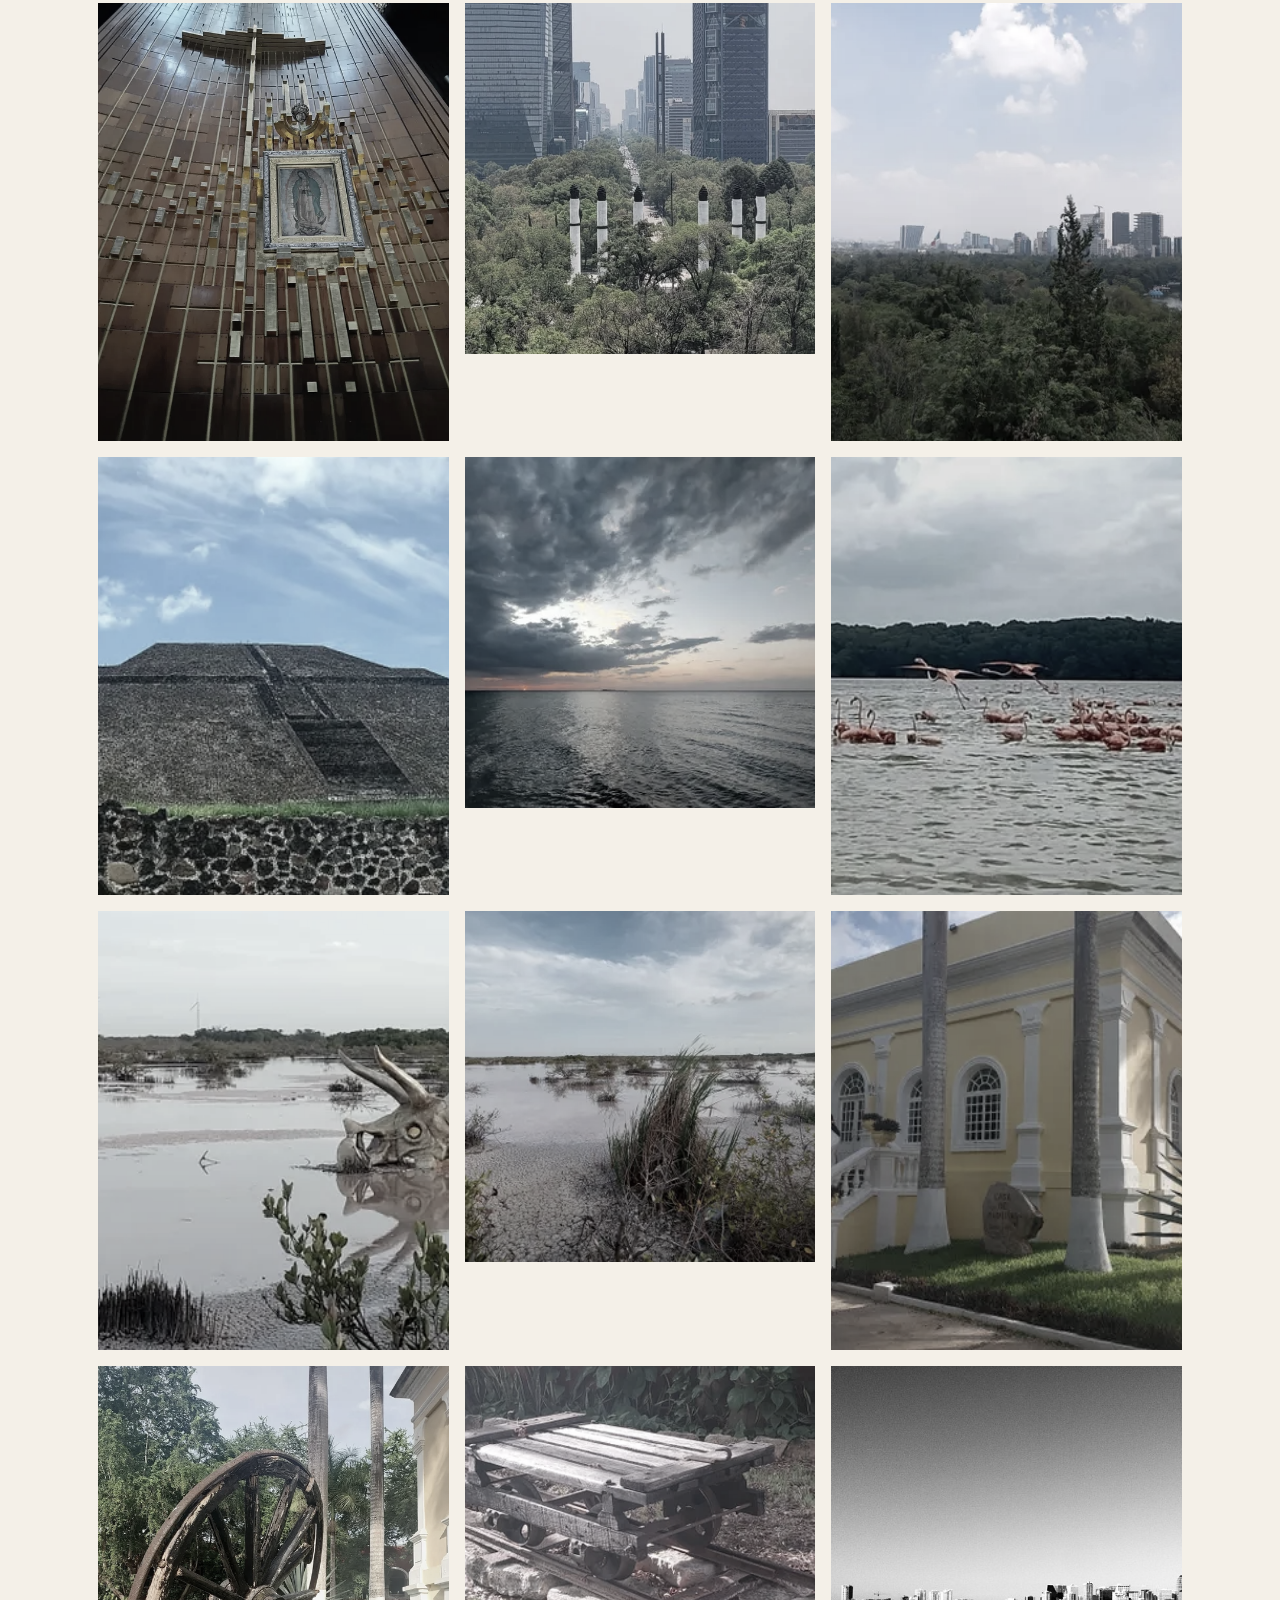
==== commit 77c8de23: "Add files via upload" ====
--- a/index.html
+++ b/index.html
@@ -118,7 +118,6 @@
 
       <figure class="work-photo">
         <img src="Pictures/Australia/img_2_1781832417110.jpg" alt="Mauricio Castellanos standing beside a Cessna aircraft at an airfield" loading="lazy" />
-        <figcaption>Aviation enthusiast &mdash; always looking up when something flies overhead.</figcaption>
       </figure>
 
       <div class="work-grid">
--- a/styles.css
+++ b/styles.css
@@ -326,14 +326,6 @@
   object-fit: cover;
   filter: grayscale(100%);
   border-radius: 4px;
-}
-
-.work-photo figcaption {
-  margin-top: 0.9rem;
-  font-family: 'Playfair Display', serif;
-  font-style: italic;
-  color: var(--accent2);
-  font-size: 0.98rem;
 }
 
 .work-grid {
